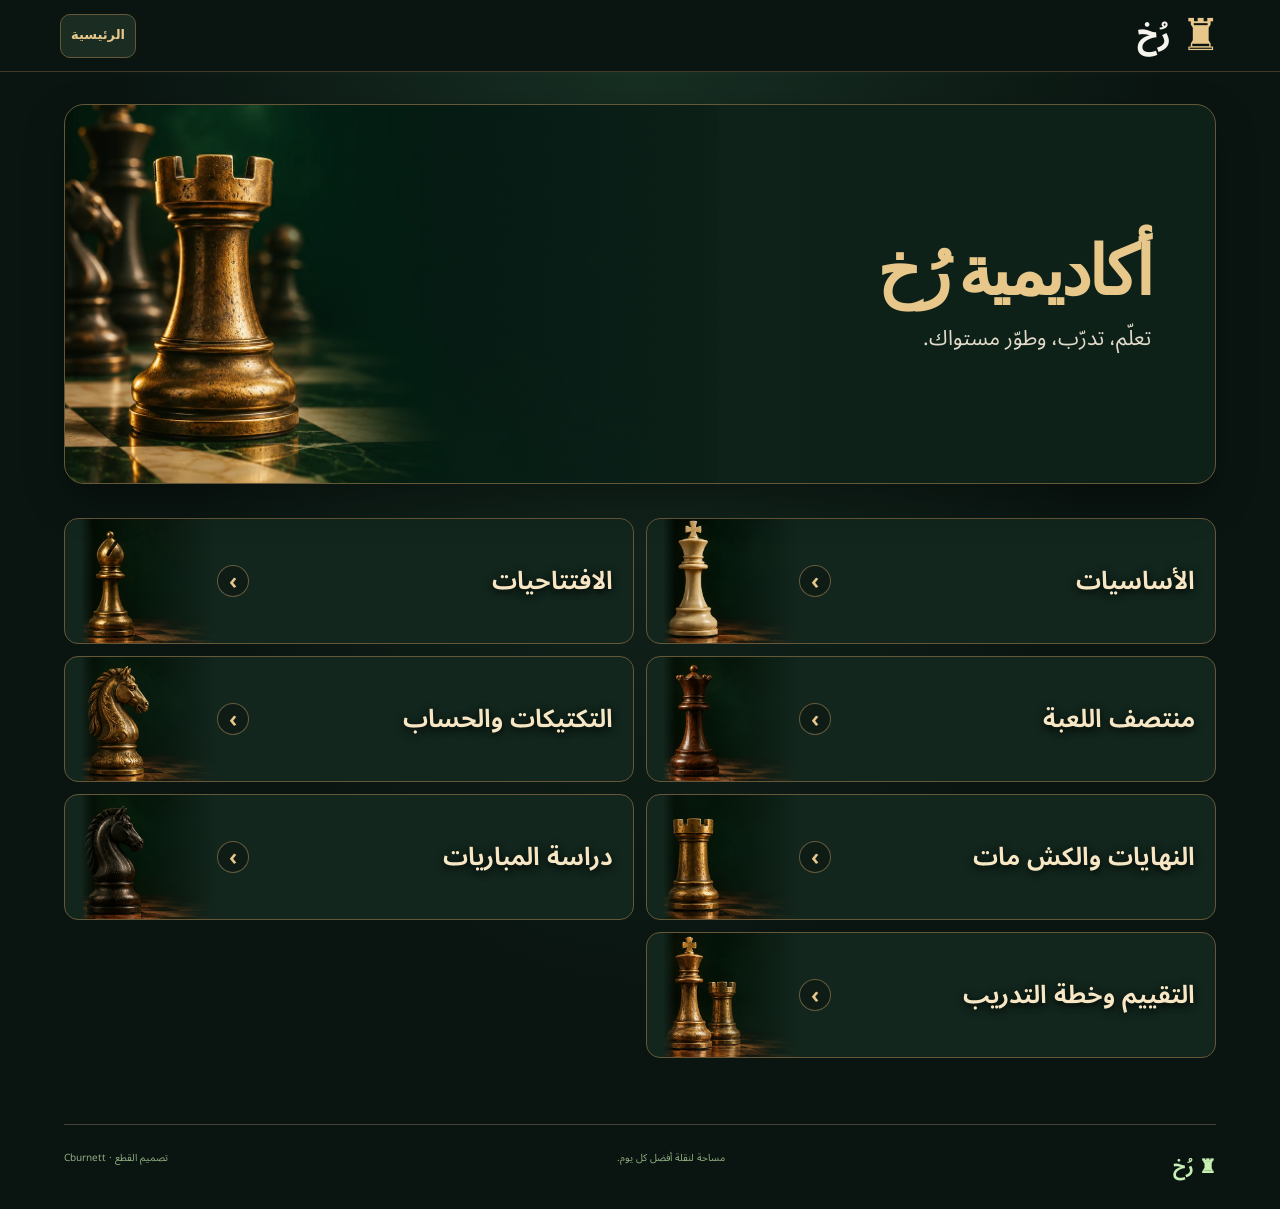
==== index.html @ 94047968 "Remove duplicate home controls and refine check tone" ====
<!DOCTYPE html><html lang="ar" dir="rtl"><head><meta charset="UTF-8"><meta name="viewport" content="width=device-width,initial-scale=1"><meta name="theme-color" content="#20211e"><title>رُخ | تعلّم فن الشطرنج</title><link rel="preconnect" href="https://fonts.googleapis.com"><link rel="preconnect" href="https://fonts.gstatic.com" crossorigin><link rel="stylesheet" href="style.css?v=329"><link rel="stylesheet" href="club.css?v=61"><style id="home-cleanup-guard">#homeDashboard #homeStats,#homeCards > [data-learning-card="openings"],#homeCards > [data-learning-card="opening-traps"]{display:none!important}</style><style>body:not(.training-view) .intro{min-height:0!important;padding-block:16px!important}body:not(.training-view) .hero-position{display:none!important}body:not(.training-view) .stage-jumps{display:none!important}#homeCards{display:grid!important;gap:10px!important;grid-template-columns:1fr!important}#homeCards details.learning-stage{margin:0!important;padding:0!important;border:1px solid #464a40;border-radius:12px;background:#292c25;overflow:hidden}#homeCards details>summary{display:flex;align-items:center;justify-content:space-between;cursor:pointer;padding:16px;margin:0!important;font-size:17px;list-style:none}#homeCards summary::-webkit-details-marker{display:none}#homeCards details[open] .group-chevron{transform:rotate(180deg)}#homeCards details .learning-grid{padding:0 10px 10px;display:grid!important;grid-template-columns:1fr!important;gap:6px!important}#homeCards .topic-preview{display:none!important}#homeCards .home-card{min-height:0!important}#homeCards .illustrated{display:flex!important;flex-direction:column!important;align-items:flex-start!important}#homeCards details:not([open])>.learning-grid{display:none!important}</style><style>#homeCards .unified-unit{border:1px solid #464a40;border-radius:9px;background:#242720}#homeCards .unified-unit>summary{display:flex;flex-direction:column;align-items:flex-start;gap:4px;padding:12px;font-size:15px}#homeCards .unified-unit>summary small{color:#b9c2af;font-weight:400;font-size:12px}#homeCards .unified-unit>summary strong::after{content:"  +";color:#b6ce91}#homeCards .unified-unit[open]>summary strong::after{content:"  −"}#homeCards .unified-unit-content{display:grid;gap:5px;padding:0 8px 8px}#homeCards .unified-unit:not([open])>.unified-unit-content{display:none}</style><style>
#homeCards details.learning-stage>summary{justify-content:flex-start;gap:12px;padding:14px 16px!important;font-weight:650}
#homeCards .group-chevron{margin-inline-start:auto;color:#aebba0}
#homeCards .stage-icon{display:grid;place-items:center;width:42px;height:42px;flex:none;border-radius:10px;background:#394432;color:#d1e3b7;font-size:28px}
#homeCards .home-card,#homeCards .illustrated{display:flex!important;flex-direction:row!important;align-items:center!important;flex-wrap:wrap;gap:6px 10px;padding:12px!important;border-radius:9px;text-align:start}
#homeCards .home-card h3{font-size:15px;margin:0!important;flex:1}
#homeCards .home-card small{font-size:12px;line-height:1.5;flex-basis:100%;color:#b9c2af}
#homeCards .home-card-top{margin:0!important;flex:none}
#homeCards .home-card-top b{width:28px;height:28px;display:grid;place-items:center}
#homeCards .home-card-top svg{width:22px;height:22px}
#homeCards .home-card:focus-visible,#homeCards summary:focus-visible{outline:2px solid #b6ce91;outline-offset:-3px}
@media(min-width:900px){#homeCards{grid-template-columns:repeat(2,minmax(0,1fr))!important;align-items:start}}
</style><style>#homeCards .learning-stage>summary::after{display:none!important}#homeCards .learning-grid .home-card{min-width:0;min-height:44px!important;position:relative;padding-inline-end:24px!important}#homeCards .home-card h3{min-width:0;overflow-wrap:anywhere}#homeCards .home-card small{white-space:normal}body:not(.training-view) header #nav{display:none!important}#homeDashboard[hidden]{display:none!important}#homeDashboard .club-cta,#homeDashboard [aria-labelledby=resumeTitle]{display:none!important}#homeCards details.learning-stage{min-width:0}#homeCards details:not([open])>.learning-grid{display:none!important}</style><style id="v240-responsive">
#homeCards .learning-stage>summary{min-height:60px;touch-action:manipulation}
#homeCards .learning-grid .home-card{transition:background-color .15s,border-color .15s}
#homeCards .learning-grid .home-card:focus-visible{outline:2px solid #b6ce91;outline-offset:-3px}
#homeDashboard .home-summary .training-links a{display:inline-flex;align-items:center;justify-content:center;min-height:44px;white-space:normal;text-align:center}
#homeDashboard .home-summary-content{min-width:0;overflow-wrap:anywhere}
@media(max-width:650px){body:not(.training-view) main{padding-inline:12px}body:not(.training-view) .intro .hero-copy h1{font-size:clamp(25px,7vw,34px);line-height:1.4}#homeCards .home-card small{flex-basis:100%;padding-inline-start:38px}#homeDashboard .home-summary{flex-wrap:wrap}#homeDashboard .home-summary .training-links{width:100%}#homeDashboard .home-summary .training-links a{width:100%}}
@media(min-width:1100px){#homeCards{gap:14px!important}#homeCards details.learning-stage>summary{padding:16px 18px!important}}
@media(prefers-reduced-motion:reduce){#homeCards *,#homeDashboard *{transition:none!important;animation:none!important;scroll-behavior:auto!important}}
</style><style id="v256-category">#homeCards.category-content{grid-template-columns:1fr!important}#homeCards.category-content .learning-stage{border:0;background:transparent}#homeCards.category-content .learning-grid{padding:0!important;gap:12px!important}#homeCards.category-content .unified-unit>summary strong::after{content:none!important}#homeCards.category-content .unified-unit>summary{cursor:default}#homeCards.category-content .home-card{min-height:72px!important}.category-heading{display:flex;align-items:center;gap:16px;margin:12px 0}.category-heading a{padding:10px;border:1px solid #65735a;border-radius:9px;color:inherit;text-decoration:none}.category-heading h2{margin:0;font-size:22px}body.training-view .category-heading{display:none}</style><style>#fundBoard button.legal{position:relative}#fundBoard button.legal::after{content:"";position:absolute;inset:50% auto auto 50%;transform:translate(-50%,-50%);width:24%;height:24%;border-radius:50%;background:#426b38b8;pointer-events:none;z-index:3}#fundBoard button.legal:has(img)::after{width:85%;height:85%;background:transparent;border:4px solid #426b38b8;box-sizing:border-box}</style><style id="v259-stability">html{scroll-behavior:auto!important}#homeCards .category-entry,#fundSkills button,#fundBoard button{touch-action:manipulation}#fundamentalsPanel[hidden],#homeDashboard[hidden]{display:none!important}#fundTask:empty{display:none}</style><style>body[data-section="fundamentals"] #fundamentalsPanel:not([hidden]){display:block!important}</style><style id="v261">html{background:#20241f}body{background:#20241f}html.rook-loading #homeCards{visibility:hidden;min-height:280px}html.rook-deep #homeDashboard{display:none!important}body.training-view :is(.premium-btn,.fund-skill-list button,.unit-card button){transition:none!important;touch-action:manipulation}body.training-view .premium-btn:active{transform:none!important}body.training-view :is(.coach,.unit-card,.board-area){background:#2c3528;border-color:#485640}body.training-view .premium-btn{background:#394832;border-color:#53654a;color:#e6eddf;box-shadow:none}body.training-view .premium-btn.primary,body.training-view .fund-skill-list .active{background:#526b40;color:#fff;border-color:#92aa75}body.training-view .frame{background:#343d30;border-color:#53654a}body.training-view .premium-btn:disabled{opacity:.55}body.training-view .board-tools .premium-btn svg{color:inherit}</style><script>document.documentElement.classList.add('rook-loading');if(location.hash&&location.hash!=='#home')document.documentElement.classList.add('rook-deep');window.addEventListener('hashchange',()=>document.documentElement.classList.remove('rook-deep'));window.addEventListener('load',()=>document.documentElement.classList.remove('rook-loading','rook-deep'));setTimeout(()=>document.documentElement.classList.remove('rook-loading','rook-deep'),1800)</script><style id="v262-green">body #fundamentalsPanel :is(.coach,.board-area,.fund-skill-list button,.premium-btn,.fund-glossary-link,.level),body #academyPanel :is(.unit-card,.premium-btn,button,.level){background:#30392b!important;border-color:#485640!important;color:#e6eddf!important;box-shadow:none!important}body #fundamentalsPanel :is(.premium-btn.primary,.fund-skill-list .active),body #academyPanel :is(.primary,.active){background:#526b40!important;color:#fff!important;border-color:#92aa75!important}body #fundamentalsPanel .frame{background:#343d30!important;border-color:#53654a!important}body #fundamentalsPanel :is(#fundStatus,#fundFeedback,#fundRule,.fund-note,.board-top){color:#c6d0be!important}#castleExamples:not([hidden]){display:grid;grid-template-columns:repeat(2,minmax(0,1fr));gap:8px;margin:12px 0}#castleExamples[hidden]{display:none!important}#fundamentalsPanel [hidden]{display:none!important}</style><style id="v266-premium">html,body{background:#1c1f21!important;color:#f0f2f3}body #academyPanel .unit-card,body #fundamentalsPanel :is(.coach,.board-area){background:#25292c!important;border:1px solid #373e42!important;border-radius:16px!important;color:#edf0f2!important}body #academyPanel :is(button,.premium-btn),body #fundamentalsPanel :is(.premium-btn,.fund-skill-list button,.fund-glossary-link){background:#30363a!important;border:1px solid #444c51!important;color:#e8edef!important;border-radius:10px!important;box-shadow:none!important}body #academyPanel :is(.primary,.active),body #fundamentalsPanel :is(.premium-btn.primary,.fund-skill-list .active){background:#387d53!important;border-color:#59a875!important;color:white!important}body #academyPanel :is(p,small,#academyProgress,.level),body #fundamentalsPanel :is(#fundStatus,#fundFeedback,#fundRule,.fund-note,.board-top){color:#aeb9bf!important}body #academyPanel .unit-title,body #academyPanel .preparation-card>span{color:#eef2f3!important}body #academyPanel .premium-btn{display:flex!important;align-items:center;justify-content:space-between;gap:12px;min-height:52px;padding:12px 15px!important;text-align:right}body #academyPanel .premium-btn.primary{justify-content:center} .academy-action-icon{width:19px;height:19px;flex:none;fill:none;stroke:currentColor;stroke-width:1.7;stroke-linecap:round;stroke-linejoin:round;opacity:.75}body #fundamentalsPanel .frame{background:#30363a!important;border-color:#444c51!important}body #academyPanel .academy-tabs button{min-height:48px}body #academyPanel .unit-card{padding:16px!important}body #academyPanel .premium-btn:focus-visible{outline:2px solid #77c894;outline-offset:2px}</style><style id="v283-categories">
body.rook-category:not(.training-view) main>.intro{display:none!important}
body.rook-category:not(.training-view) .category-heading{display:flex;align-items:center;gap:12px;margin:16px 0!important}
body.rook-category:not(.training-view) .category-heading h2{font-size:clamp(22px,5vw,30px);margin:0}
body.rook-category:not(.training-view) .category-heading a{min-height:44px;display:inline-flex;align-items:center;padding:8px 12px;box-sizing:border-box}
body.rook-category #homeCards .learning-grid,body.rook-category #homeCards .unified-unit-content{display:grid!important;grid-template-columns:minmax(0,1fr)!important;gap:12px!important}
body.rook-category #homeCards .home-card{min-height:84px!important;width:100%;box-sizing:border-box;margin:0!important}
body.rook-category #homeCards .unified-unit{min-width:0;padding:12px!important}
body.rook-category #homeCards .unified-unit>summary{padding:4px 4px 10px!important}
body.rook-category #homeCards .learning-stage{margin:0!important}
</style><style id="v284-category-heading">body.rook-category:not(.training-view) .category-heading{display:flex!important;direction:rtl;justify-content:space-between!important;align-items:center!important;gap:10px!important;width:100%;box-sizing:border-box}body.rook-category:not(.training-view) .category-heading h2{flex:1;min-width:0;text-align:right;margin:0!important;font-size:clamp(20px,5vw,28px)!important}body.rook-category:not(.training-view) .category-heading a{flex:none;margin:0!important;min-height:44px;padding:7px 12px!important;font-size:14px;white-space:nowrap}</style><style id="v286-training-controls">#middlegamePanel nav.mid-nav{display:none!important}body.training-view .focus-heading{display:flex;justify-content:flex-end;align-items:center;margin-bottom:12px}body.training-view :is(.focus-heading,.safety-actions,.training-links) :is(a,button):not([hidden]){min-height:44px;box-sizing:border-box;padding:9px 14px;font-size:14px;line-height:1.4;display:inline-flex;align-items:center;justify-content:center;gap:7px;border-radius:10px}body.training-view :is(.focus-heading,.safety-actions,.training-links) :is(a,button) svg{width:18px;height:18px;flex:none}#middlegamePanel .mid-picker{align-items:center;gap:10px}#middlegamePanel #midLesson{flex:1;min-width:0;min-height:44px;font-size:16px}body.training-view .lesson-head{gap:10px;align-items:center;flex-wrap:wrap}</style><style id="v287-guide-navigation">nav.mid-nav a:is([href="#middlegame"],[href="#position-evaluation"],[href="#plans"],[href="#tactics-guide"]){display:none!important}nav.mid-nav:has(>a[href="#home"]){justify-content:flex-end;gap:0!important}nav.mid-nav[aria-label="مراجع منتصف اللعب"]{display:none!important}</style><style id="v288-midgame">#middlegamePanel nav.mid-nav{display:none!important}nav.mid-nav>a[href="#middlegame"],nav.mid-nav>a[href="#position-evaluation"],nav.mid-nav>a[href="#plans"],nav.mid-nav>a[href="#tactics-guide"]{display:none!important}#middlegamePanel .focus-heading,#safetyPanel .focus-heading{display:flex;justify-content:flex-end;gap:8px}#middlegamePanel .focus-heading a,#safetyPanel .focus-heading button,nav.mid-nav>a[href="#home"]{min-height:44px;box-sizing:border-box;padding:9px 14px;font-size:14px;border-radius:10px}#middlegamePanel select,#safetyPanel select{min-height:44px;max-width:100%;font-size:16px}</style><style id="v289-lab">#tacticsLab .focus-heading{display:flex;justify-content:space-between;gap:8px}#tacticsLab .focus-heading button{min-height:44px;font-size:14px;padding:8px 14px}#tacticsLab .lesson-head{display:flex;justify-content:space-between;align-items:center;gap:8px;margin:12px 0}#tacticsLab .lesson-head h2{font-size:clamp(21px,5.5vw,28px);margin:0}#tacticsLab .lab-guide-link{display:none!important}#tacticsLab .lab-config{background:#25292c;border:1px solid #41494b;border-radius:12px;margin:10px 0 14px;padding:0 12px}#tacticsLab .lab-config>summary{cursor:pointer;padding:12px 0;min-height:44px;box-sizing:border-box;font-weight:600}#labConfigSummary{display:block;font-size:12px;font-weight:400;color:#aeb9bf;margin-top:4px}#tacticsLab .lab-config .lab-settings{display:grid!important;grid-template-columns:repeat(2,minmax(0,1fr))!important;gap:12px!important;padding:8px 0 12px}#tacticsLab .lab-config .lab-settings label{display:grid;gap:5px;min-width:0;grid-column:auto!important;font-size:13px}#tacticsLab .lab-config .lab-settings label[hidden]{display:none!important}#tacticsLab .lab-config select{width:100%;min-width:0;min-height:44px;font-size:16px;box-sizing:border-box}#tacticsLab #labStart{grid-column:1/-1;min-height:44px}#tacticsLab #labFoundations{padding:10px 12px!important;margin:8px 0}#tacticsLab .lab-layout{margin-top:8px}</style><style id="v290-design-system">
body.training-view :is(.premium-btn,.training-links>a,.focus-heading>a,.focus-heading>button):not([hidden]){box-sizing:border-box;min-height:44px;padding:10px 12px!important;border-radius:10px!important;font-size:14px!important;line-height:1.45;white-space:normal;overflow-wrap:anywhere;box-shadow:none!important}
body.training-view :is(.premium-btn,.training-links>a,.focus-heading>a,.focus-heading>button):not(.primary):not(.active):not([aria-pressed=true]){background:#292f32!important;border:1px solid #444d50!important;color:#e4e9e7!important}
body.training-view :is(.premium-btn,.training-links>a):is(.primary,.active,[aria-pressed=true]){background:#397650!important;border-color:#79a987!important;color:#fff!important}
body.training-view :is(.premium-btn,.training-links>a) svg{width:18px;height:18px;flex:none}
body.training-view :is(.lesson-head,.focus-heading){gap:10px;align-items:center}
body.training-view .lesson-head h2{font-size:clamp(20px,5vw,28px);line-height:1.3}
body.training-view .rook-mode-settings{border:1px solid #444d50;border-radius:12px;background:#252a2d;padding:0 12px;margin:12px 0}
body.training-view .rook-mode-settings>summary{padding:12px 0;cursor:pointer;font-weight:600}
body.training-view .rook-mode-grid{display:grid!important;grid-template-columns:repeat(2,minmax(0,1fr));gap:8px;padding:0 0 12px}
body.training-view .rook-mode-grid button{width:100%;min-width:0;min-height:48px}
body.training-view .rook-mode-grid select{grid-column:1/-1;width:100%;font-size:16px!important}
body.training-view .rook-mode-grid [hidden]{display:none!important}
body.training-view .unit-card{border-radius:12px}
body.rook-category #homeCards .home-card{border-radius:12px!important;background:#292f32!important;border-color:#444d50!important}
</style><style id="v294-lab-compact">
#tacticsLab .lab-settings label:has(#labMode){display:none!important}
#tacticsLab .lab-config .lab-settings{gap:8px!important;padding:0 0 8px!important;margin:0!important}
#tacticsLab .lab-config .lab-settings label{gap:3px!important;margin:0!important;padding:0!important}
#tacticsLab #labTopicLabel{grid-column:1/-1!important}
#tacticsLab .lab-config>summary{padding:8px 0!important}
#tacticsLab #labConfigSummary{margin:3px 0 0!important;padding:0!important;line-height:1.4!important}
#tacticsLab .focus-heading{margin:0 0 6px!important;padding:0!important}
#tacticsLab .lesson-head{margin:6px 0!important}
#tacticsLab #labFoundations{margin:5px 0!important}
#tacticsLab .lab-config{margin:6px 0 8px!important}
#tacticsLab .lab-layout{margin-top:4px!important}
#tacticsLab .lab-config select{padding-block:7px!important;margin:0!important}
</style><style id="v296-row-icons">#homeCards .lesson-row .home-card-top b{display:flex!important;align-items:center!important;justify-content:center!important;width:36px!important;height:36px!important;min-width:36px!important;padding:0!important;line-height:1!important;border-radius:10px!important;background:#343f36!important;color:#c6dfb8!important;box-sizing:border-box!important}#homeCards .lesson-row .home-card-top b svg{display:block;width:23px!important;height:23px!important;flex:none}</style><style id="v298-standalone-artwork">#homeCards a.standalone-artwork{position:relative!important;padding-inline-start:64px!important}#homeCards a.standalone-artwork>.home-card-top{display:flex!important;visibility:visible!important;opacity:1!important;position:absolute!important;inset-inline-start:14px!important;top:14px!important;width:36px!important;height:36px!important;transform:none!important}#homeCards a.standalone-artwork>.home-card-top b{display:grid!important;place-items:center!important;visibility:visible!important}#homeCards a.standalone-artwork>.home-card-top svg{display:block!important;visibility:visible!important}</style><style id="v301-study-groups">#homeCards .study-topic-group{border:1px solid #41494b;border-radius:14px;background:#252a2c;overflow:hidden}#homeCards .study-topic-group>summary{cursor:pointer;list-style:none;padding:16px;font-size:18px;font-weight:700;color:#edf0ed;display:flex;align-items:center;justify-content:space-between}#homeCards .study-topic-group>summary::-webkit-details-marker{display:none}#homeCards .study-topic-group>summary::after{content:'+';color:#bdd6b2}#homeCards .study-topic-group[open]>summary::after{content:'−'}#homeCards .study-topic-list{display:grid;gap:8px;padding:0 10px 10px}#homeCards .study-topic-group:not([open])>.study-topic-list{display:none}#homeCards .study-topic-list .lesson-row{min-height:76px!important}</style><style id="v302-category-consistency">#homeCards .study-topic-group>summary{min-height:56px;box-sizing:border-box}#homeCards .study-topic-list .home-card-top b svg{width:24px;height:24px;display:block}#homeCards .study-topic-list .home-card-top b{display:grid;place-items:center}#homeCards .study-topic-list .lesson-row{min-width:0;overflow-wrap:anywhere}#homeCards .study-topic-list .lesson-row h3{line-height:1.45}</style><style id="v311-academy-compact">body #academyPanel .academy-compact-head{display:flex;align-items:center;justify-content:space-between;gap:10px;margin:0 0 6px;padding:0;border:0}body #academyPanel .academy-compact-head h2{font-size:clamp(22px,5.5vw,30px);margin:0;line-height:1.3}body #academyPanel #academyProgress{font-size:12px;line-height:1.5;margin:0 0 8px}body #academyPanel .academy-intro{margin:0 0 10px;line-height:1.5;font-size:14px}body #academyPanel .curriculum-flow{gap:12px;margin-top:0}body #academyPanel .preparation-card{padding:12px!important}body #academyPanel .preparation-card p{margin:6px 0 10px}body #academyPanel .preparation-card .premium-btn{min-height:46px;padding:9px 12px!important}</style><style id="v312-academy">body #academyPanel{display:flex;flex-direction:column;gap:8px}body #academyPanel[hidden]{display:none!important}body #academyPanel .academy-compact-head{order:0;position:static!important}body #academyPanel #academyProgress{order:1}body #academyPanel #academyContent{order:2}body #academyPanel .preparation-card{display:flex;flex-direction:column;gap:8px}body #academyPanel .preparation-card p{margin:0!important}body #academyPanel .preparation-card .premium-btn{margin:0!important}</style><style id="v314-academy-icons">body #academyPanel .preparation-card .premium-btn{min-height:50px;gap:12px}body #academyPanel .preparation-card .academy-action-icon{width:36px;height:36px;box-sizing:border-box;padding:8px;flex:0 0 36px;background:#35443e;border:1px solid #4a6053;border-radius:10px;color:#c5dfca;opacity:1;stroke-width:1.65}body #academyPanel .prep-mark .academy-action-icon{background:#30383b;border-color:#465155;color:#b7c3c7}body #academyPanel .prep-mark[aria-pressed="true"] .academy-action-icon{background:#285a40;border-color:#57966b;color:#d4f2d9}body #academyPanel .preparation-card .premium-btn span{flex:1;min-width:0;text-align:right}</style><style id="v316-piece-values">#pieceGlossary .piece-glossary-table{width:100%;table-layout:auto;font-size:clamp(12px,3.5vw,16px)}#pieceGlossary .piece-glossary-table :is(th,td){padding:9px 3px;text-align:center}#pieceGlossary .piece-glossary-table tbody th{white-space:nowrap}#pieceGlossary .glossary-piece{display:inline-block;font-family:Arial,sans-serif;font-size:1.5em;line-height:1;vertical-align:middle;margin-inline-end:4px;color:#e7eadf}#pieceGlossary .glossary-value{font-weight:700;color:#c5dfca;font-variant-numeric:tabular-nums}</style><link rel="stylesheet" href="home-v325.css?v=3"><link rel="stylesheet" href="site-nav.css?v=327"><script type="module" src="site-nav.js?v=329"></script></head><body><header class="rook-site-header"><a class="brand" href="index.html?v=329#home">♜ <span>رُخ<small>ROOK CHESS ACADEMY</small></span></a><nav id="nav"></nav><nav class="rook-header-nav" aria-label="التنقل"><a class="rook-back" href="index.html?v=329#home" hidden>رجوع</a><a class="rook-home" href="index.html?v=329#home">الرئيسية</a></nav></header><main><section class="intro">
  <div class="hero-copy"><h1>أكاديمية رُخ</h1><p>تعلّم، تدرّب، وطوّر مستواك.</p></div>
  <div class="hero-position" aria-hidden="true"></div>
</section>
<section id="homeDashboard" aria-label="تدريب الشطرنج">
  
  <nav class="stage-jumps" aria-label="أقسام التعلّم"></nav><div id="homeCards"></div>
  <section class="home-summary" aria-labelledby="coachTitle"><div class="home-summary-content"><h2 id="coachTitle">Personal Chess Coach</h2><p>خطة تدريب حسب أدائك.</p></div><div class="training-links"><a href="personal-coach.html">مدربك الشخصي</a></div></section><section class="home-summary" aria-labelledby="masterGamesTitle"><div class="home-summary-content"><h2 id="masterGamesTitle">Master Games Academy</h2><p>تعلّم من مباريات الأساتذة وتوقع نقلاتهم.</p></div><div class="training-links"><a href="master-games.html">مباريات الأساتذة</a></div></section><section class="home-summary" aria-labelledby="assessmentTitle"><div class="home-summary-content"><h2 id="assessmentTitle">Chess Assessment</h2><p>قيّم معرفتك في 6 مهارات وحدد أولويات التدريب.</p></div><div class="training-links"><a href="assessment.html">ابدأ التقييم</a></div></section><section class="home-summary" aria-labelledby="trainingPlanTitle">
    <div class="home-summary-content"><h2 id="trainingPlanTitle">8-Week Plan</h2><p>كل أسبوع اختار مهارة، طبّقها، واختبر فهمك.</p></div>
    <div class="training-links"><a href="training.html#plan">خطة ٨ أسابيع</a></div>
  </section>

</section>
<section class="workspace"><aside><div class="section-label">اختر مسارك</div><div id="paths"></div><div class="daily"><span>جلسة صغيرة. فرق كبير.</span><p>ابدأ بتدريب واحد، وكرّره لحد ما تتمكن منه.</p><div id="stats"></div></div></aside><article><div class="focus-heading"><button id="changeLesson">تغيير الدرس</button></div><div class="lesson-head"><div><span class="eyebrow" id="category"></span><h2 id="title"></h2></div><span class="level">تعلّم بالتطبيق</span></div><div class="selectors" id="selectors"></div><div class="training"><div class="board-area"><div class="board-top"><span id="boardLabel">الأبيض يلعب</span><span>رقعة التدريب</span></div><div class="frame"><div class="board-surface"><div id="board" role="grid" aria-label="رقعة الشطرنج"></div><svg id="arrows" viewBox="0 0 800 800" aria-hidden="true"></svg></div></div><div id="moveCaption" aria-live="polite"></div><div id="playback"></div><div class="board-tools"><button id="flip">⟳ قلب الرقعة</button><button id="coords">إحداثيات الرقعة</button><button id="reset">↺ إعادة</button></div></div><div class="coach"><span class="eyebrow">مدرّبك على الرقعة</span><h3 id="task"></h3><p id="desc"></p><section id="pieceGlossary" hidden lang="ar" aria-labelledby="pieceGlossaryTitle">
<h4 id="pieceGlossaryTitle">أسماء القطع وقيمتها واختصاراتها</h4>
<table class="piece-glossary-table" aria-labelledby="pieceGlossaryTitle">
<thead><tr><th scope="col">القطعة</th><th scope="col">بالإنجليزي</th><th scope="col">الرمز</th><th scope="col">القيمة</th></tr></thead>
<tbody>
<tr><th scope="row"><span class="glossary-piece" aria-hidden="true">♔</span>الملك</th><td lang="en" dir="ltr">King</td><td><code dir="ltr">K</code></td><td class="glossary-value" dir="ltr">—</td></tr>
<tr><th scope="row"><span class="glossary-piece" aria-hidden="true">♕</span>الوزير</th><td lang="en" dir="ltr">Queen</td><td><code dir="ltr">Q</code></td><td class="glossary-value" dir="ltr">9</td></tr>
<tr><th scope="row"><span class="glossary-piece" aria-hidden="true">♖</span>الرخ</th><td lang="en" dir="ltr">Rook</td><td><code dir="ltr">R</code></td><td class="glossary-value" dir="ltr">5</td></tr>
<tr><th scope="row"><span class="glossary-piece" aria-hidden="true">♗</span>الفيل</th><td lang="en" dir="ltr">Bishop</td><td><code dir="ltr">B</code></td><td class="glossary-value" dir="ltr">3</td></tr>
<tr><th scope="row"><span class="glossary-piece" aria-hidden="true">♘</span>الحصان</th><td lang="en" dir="ltr">Knight</td><td><code dir="ltr">N</code></td><td class="glossary-value" dir="ltr">3</td></tr>
<tr><th scope="row"><span class="glossary-piece" aria-hidden="true">♙</span>البيدق</th><td lang="en" dir="ltr">Pawn</td><td>بلا حرف</td><td class="glossary-value" dir="ltr">1</td></tr>
</tbody></table>
<p><code dir="ltr">Bxc4+</code> يعني الفيل أخذ قطعة على <bdi>c4</bdi> وادّى كش.</p>
<p>البيدق من غير حرف. <code dir="ltr">e4</code> يعني بيدق اتحرّك إلى <bdi>e4</bdi>، و<code dir="ltr">exd5</code> يعني بيدق عمود <bdi>e</bdi> أخذ على <bdi>d5</bdi>.</p>
</section><div id="extra"></div><div class="feedback" id="feedback" aria-live="polite"></div><div id="actions"></div><div id="moves" dir="ltr"></div></div></div></article></section><section id="gameTips" hidden aria-labelledby="gameTipsTitle">
  <div class="lesson-head"><h2 id="gameTipsTitle">نصائح الشطرنج</h2></div>
  <section class="unit-card" aria-labelledby="openingTipsTitle">
    <h3 id="openingTipsTitle">الافتتاح</h3>
    <ul class="game-tips-list">
      <li><strong>نافس على المركز.</strong> استخدم البيادق والقطع عشان تسيطر على المربعات اللي بتسمح لك تطوّر باقي قطعك.</li>
      <li><strong>طوّر الحصان والفيل وجهّز التبييت.</strong> افحص أمان ملكك قبل ما تفتح خطوط في المركز. طلّع الوزير بدري لو عندك سبب واضح وحسبت رد الخصم.</li>
      <li><strong>لو الخصم خرج عن الخط اللي حافظه،</strong> افحص تهديده واختار نقلة تخدم المركز أو التطوير أو أمان الملك. ولو عرض بيدق، احسب أول رد بعد الأخذ.</li>
    </ul>
    <p><a href="opening-mastery.html">تدرّب على الافتتاحيات</a> · <a href="training.html#trainer">جرّب الردود غير المتوقعة</a></p>
  </section>
  <section class="unit-card" aria-labelledby="middlegameTitle">
    <h3 id="middlegameTitle">منتصف اللعبة</h3>
    <ol class="game-tips-list">
      <li><strong>افهم آخر نقلة للخصم.</strong> اسأل نفسك إيه اللي اتغيّر. لو لعبت نقلة هادية، هل عنده كش خطير، أو يقدر ياخد قطعة، أو يهدد بالمات؟</li>
      <li><strong>احسب الفرص المباشرة.</strong> افحص الكشّات والأخذ والتهديدات. اختار نقلتين أو تلاتة، واحسب أقوى رد للخصم على كل واحدة.</li>
      <li><strong>لو مفيش تكتيك، حسّن وضعك.</strong> أمّن ملكك لو مكشوف، أو نشّط أقل قطعة عندك نشاطًا. مثلًا، لو رخّك محبوس وفيه عمود مفتوح يقدر يوصله بأمان، جرّب تنقله هناك.</li>
      <li><strong>اعمل فحص أخير.</strong> هل القطعة اللي هتحرّكها آمنة؟ هل كانت بتحمي قطعة تانية؟ هل تحريكها هيفتح خط ناحية ملكك؟</li>
    </ol>
    <p>في تمرين «قطعة غير محمية»، الفيل من <bdi>e2</bdi> بياخد الحصان على <bdi>c4</bdi> بكش <code dir="ltr">Bxc4+</code>. قبل الأخذ، اسأل «هل الخصم يقدر ياخد الفيل وهو بيرد على الكش؟» في الموقف ده الفيل آمن، فالنقلة تكسب حصان.</p>
    <p><a href="#middlegame">تدرّب على قرارات منتصف اللعب</a> · <a href="#tactics-lab">تدرّب في مختبر التكتيكات</a></p>
  </section>
  <section class="unit-card" aria-labelledby="endgameTipsTitle">
    <h3 id="endgameTipsTitle">النهايات</h3>
    <ul class="game-tips-list">
      <li><strong>نشّط ملكك لما تقلّ القطع ويكون الطريق آمن.</strong> قرّبه عشان يدعم بيادقك أو يوقف بيدق الخصم.</li>
      <li><strong>احسب سباق البيادق قبل الدفع أو التبديل.</strong> مين يوصل للترقية الأول؟ هل الملك يقدر يلحق البيدق؟ شوف الوضع اللي هينتج قبل ما تبدّل آخر قطعة.</li>
      <li><strong>حوّل التفوّق لفوز.</strong> لو معاك رخ أو وزير ضد ملك لوحده، ضيّق عليه المساحة وقرّب ملكك. افحص إن عنده نقلة قانونية لو هو خارج الكش عشان تتفادى الخنق.</li>
    </ul>
    <p><a href="#train/endings/1/learn">تدرّب على النهايات</a> · <a href="#train/mates/0/learn">تدرّب على القفلات والكش مات</a></p>
  </section>
  <section class="unit-card" aria-labelledby="generalTipsTitle">
    <h3 id="generalTipsTitle">عادات لكل مباراة</h3>
    <ul class="game-tips-list">
      <li><strong>قبل أي نقلة، احسب للخصم كمان.</strong> «هو بيهدد إيه؟ ولو لعبت نقلتي، أقوى رد عنده إيه؟»</li>
      <li><strong>وزّع وقتك في الـRapid.</strong> خُد وقتك قبل التضحية أو التبديل اللي هيغيّر شكل الوضع، وسيب وقت كفاية للنهاية.</li>
      <li><strong>بعد المباراة، راجع قرار واحد.</strong> اختار موقف خسرت فيه قطعة أو ضيّعت فرصة، وارجع للنقلة اللي قبله وحدّد اللي فاتك.</li>
    </ul>
  </section>
</section><footer><b>♜ رُخ</b><span>مساحة لنقلة أفضل كل يوم.</span><span><a href="pieces/ATTRIBUTION.txt" target="_blank" rel="noopener">تصميم القطع · Cburnett</a></span></footer></main><dialog id="setupModal"><div class="setup-top"><h2>جهّز تدريبك</h2><button id="setupClose" aria-label="إغلاق">✕</button></div><p id="setupDesc"></p><label>الدرس<select id="setupLesson"></select></label><label id="setupSideLabel">اللون<select id="setupSide"><option value="w">الأبيض</option><option value="b">الأسود</option></select></label><button id="setupLearn" class="primary">ابدأ التعلّم</button><button id="setupPractice">اختبر نفسك</button></dialog><script type="module" src="learning-order.js?v=329"></script><script type="module" src="model-games.js?v=329"></script><script type="module" src="calculation.js?v=329"></script><script type="module" src="practical-endgames.js?v=329"></script><script type="module" src="checkmate-patterns.js?v=329"></script></body></html>
---- style.css ----
@import url('https://fonts.googleapis.com/css2?family=DM+Sans:wght@400;500;600;700&family=Noto+Sans+Arabic:wght@400;500;600;700;800&display=swap');
:root{--bg:#f5f2eb;--ink:#203a34;--muted:#79827a;--gold:#78906c;--line:#dfdfd3}*{box-sizing:border-box}body{margin:0;background:var(--bg);color:var(--ink);font:14px 'Noto Sans Arabic',sans-serif}button,a{font:inherit}button{cursor:pointer;color:inherit;border:1px solid var(--line);background:transparent;border-radius:7px;padding:9px 13px}button:hover{background:#e6e9df}button:focus-visible,a:focus-visible{outline:3px solid #829b75;outline-offset:3px}header{height:96px;display:flex;align-items:center;justify-content:space-between;border-bottom:1px solid var(--line);padding:0 5%}.brand{display:flex;align-items:center;gap:12px;text-decoration:none;color:var(--ink);font-size:44px}.brand span{font-size:30px;font-weight:800;line-height:1.2}.brand small{display:block;font:8px 'DM Sans';letter-spacing:2px;margin-top:6px}nav{display:flex;gap:27px}nav button{border:0;padding:6px 0;border-radius:0;color:var(--muted)}nav button.active{border-bottom:2px solid var(--gold);color:var(--ink)}main{max-width:1500px;margin:auto;padding:0 5%}.intro{display:flex;justify-content:space-between;align-items:center;padding:42px 0 36px}.eyebrow,.section-label{font-size:11px;color:var(--gold);font-weight:700;letter-spacing:.6px}h1{font-size:48px;line-height:1.35;margin:12px 0}h1 em{font-style:normal;color:#6c8675}.intro p{color:#737d73;line-height:1.9}.badges{display:flex;gap:22px;font-size:11px;margin-top:23px}.quote{border-right:1px solid #bfe5ac;padding:12px 35px;margin-left:10%;transform:rotate(-3deg)}.quote>span{font:10px 'DM Sans';letter-spacing:2px;color:var(--gold)}.quote p{font-size:25px;color:var(--ink);line-height:1.8}.quote small{color:var(--muted)}.workspace{display:grid;grid-template-columns:215px 1fr;gap:30px;border-top:1px solid var(--line);padding-top:28px}aside .section-label{margin:5px 12px 20px}#paths{display:flex;flex-direction:column;gap:7px}#paths button{border:0;text-align:right;display:flex;align-items:center;gap:14px;padding:13px 15px}#paths b{font-size:23px;font-weight:400;width:27px}#paths small{display:block;font-size:9px;color:var(--muted);margin-top:3px}#paths button.active{background:var(--ink);color:#fff}#paths button.active small{color:#b4c4b7}.daily{margin:30px 12px;padding-top:20px;border-top:1px solid var(--line);font-size:11px;color:var(--muted)}.daily>span{color:var(--ink);font-weight:700}.daily p{line-height:1.9}#stats{color:var(--gold)}article{min-width:0}.lesson-head{display:flex;align-items:center;justify-content:space-between}h2{font-size:26px;margin:6px 0 15px}.level{font-size:10px;border:1px solid var(--line);padding:5px 10px;border-radius:30px}.selectors{display:flex;gap:7px;overflow-x:auto;margin:5px 0 20px;padding-bottom:6px}.selectors button{font-size:11px;white-space:nowrap}.selectors .active{background:#e4e8dc;border-color:#829b84}.training{display:grid;grid-template-columns:minmax(260px,1.35fr) minmax(210px,.85fr);gap:26px;background:#ecece3;border:1px solid #dedfd0;padding:24px;border-radius:12px}.board-top{display:flex;justify-content:space-between;align-items:center;font-size:10px;margin-bottom:12px}.board-top span+span{font:8px 'DM Sans';letter-spacing:1px;color:#8d8f7e}.frame{background:linear-gradient(130deg,#384e41,#182d26);padding:14px;border-radius:5px;box-shadow:0 14px 25px #23362924,inset 0 0 0 1px #9a986a}#board{direction:ltr;display:grid;grid-template-columns:repeat(8,1fr);aspect-ratio:1;box-shadow:0 0 0 1px #a49e78}#board button{position:relative;aspect-ratio:1;border:0;border-radius:0;padding:0;display:flex;align-items:center;justify-content:center;background:#e8dfc6;touch-action:manipulation}#board button.dark{background:#668070}#board button.selected{background:#c9b36c}#board button.target{box-shadow:inset 0 0 0 4px #e4b559}#board button.legal:after{content:'';width:23%;height:23%;border-radius:50%;background:#213c4566;position:absolute}.piece{font-family:'DejaVu Sans','Segoe UI Symbol',serif;font-size:clamp(25px,3.5vw,57px);line-height:1;color:#172b24;filter:drop-shadow(1px 3px 1px #0003);pointer-events:none}.piece.white{color:#fffaf0;-webkit-text-stroke:1px #554c3b;text-shadow:0 2px 1px #5e5846}#board small{position:absolute;font:8px 'DM Sans';color:#263f31;bottom:2px;right:3px}#board .dark small{color:#e9e6cb}.board-tools{display:flex;gap:5px;justify-content:space-between;margin-top:16px}.board-tools button{font-size:9px;padding:7px;border-color:#d4d8c8}.coach{padding:12px 0;display:flex;flex-direction:column;align-items:stretch}.coach h3{font-size:25px;margin:14px 0 7px}.coach p{color:#677467;line-height:2;font-size:12px}.coach .feedback{font-size:12px;line-height:1.9;padding:12px 0;min-height:55px;color:#526e4c}.primary{background:var(--ink);color:white;border-color:var(--ink)}.primary:hover{background:#365448}#actions{display:flex;flex-wrap:wrap;gap:7px}#actions button{font-size:11px}#extra{display:flex;flex-wrap:wrap;gap:6px}#extra button,#extra select{font:11px 'Noto Sans Arabic';padding:7px;background:#f7f5ed;border:1px solid #d4d8c8;border-radius:5px;color:var(--ink)}#moves{font:12px 'DM Sans';line-height:2.3;margin-top:20px;color:#647b68}#moves strong{color:#293e33;background:#c2e9af;border-radius:3px;padding:3px}.bottom-note{font-size:10px;color:var(--muted);padding:17px 0}footer{display:flex;justify-content:space-between;border-top:1px solid var(--line);padding:24px 0;margin-top:34px;color:var(--muted);font-size:10px}footer b{font-size:19px;color:var(--ink)}dialog{border:1px solid #bbdfa8;border-radius:12px;padding:30px;background:var(--bg);color:var(--ink);max-width:90vw}dialog::backdrop{background:#172d2988}dialog #close{float:left}#report{line-height:2.3}select{max-width:100%}@media(min-width:1450px){.piece{font-size:58px}}@media(max-width:1000px){header{padding:0 4%}nav{gap:12px}.workspace{grid-template-columns:170px 1fr;gap:18px}.training{grid-template-columns:1fr;padding:18px}.board-area{max-width:540px;width:100%;margin:auto}.piece{font-size:clamp(29px,6vw,57px)}.coach{padding:5px 0}.coach h3{font-size:23px}.quote{margin-left:0}.intro{padding-top:30px}.intro h1{font-size:40px}}@media(max-width:650px){header{height:78px}.brand{font-size:33px}.brand span{font-size:24px}header nav{display:none}header>button{font-size:11px}.intro{padding:28px 0}.intro h1{font-size:35px;margin:9px 0}.intro p{font-size:12px}.badges{gap:12px;font-size:9px}.quote{display:none}.workspace{display:flex;flex-direction:column;padding-top:16px;gap:15px}aside .section-label,.daily{display:none}#paths{flex-direction:row;overflow-x:auto;gap:6px;padding-bottom:8px}#paths button{min-width:106px;padding:10px;gap:6px;font-size:11px}#paths b{font-size:22px;width:auto}#paths small{font-size:8px}h2{font-size:23px}.level{font-size:8px}.training{padding:14px;gap:20px}.frame{padding:10px}.piece{font-size:clamp(25px,8.5vw,48px)}.board-tools button{font-size:9px}.coach h3{margin-top:9px}.coach .feedback{min-height:40px}.bottom-note{font-size:9px}footer span:last-child{display:none}main{padding:0 4%}}
/* Warm walnut theme */
:root{color-scheme:dark;--bg:#17120f;--ink:#ccf5b8;--muted:#94b185;--gold:#96b387;--line:#323c2d}
body{background:radial-gradient(ellipse at 90% 0,#242c2155,transparent 55%),var(--bg)}
button{background:#1a2018;border-color:#374131;color:#c5ebb1}button:hover{background:#2d3628}button:focus-visible,a:focus-visible{outline-color:#a5c695}.intro p,.quote small,.daily,.bottom-note,footer{color:#94b185}h1 em{color:#98b689}.quote{border-color:#3d4937}.brand,footer b{color:#c7eeb3}nav button{background:transparent;color:#94b185}nav button:hover{color:#c6eeb3}nav button.active{color:#b0d29e}.badges{color:#a0c091}.level{background:#1f251c;color:#a7c796}.selectors .active{background:#43503c;border-color:#7f9872;color:#d7ffc2}#paths button{background:transparent}#paths button:hover{background:#23291f}#paths button.active{background:linear-gradient(110deg,#3e4b38,#293125);box-shadow:inset 0 0 0 1px #6c8161;color:#d0f9bb}#paths small{color:#89a47b}#paths button.active small{color:#a7c896}.training{background:linear-gradient(135deg,#21271e,#181d16);border-color:#3a4534;box-shadow:0 24px 55px #0003}.frame{padding:15px;background:repeating-linear-gradient(4deg,#5b3c26 0px,#5b3c26 2px,#60412b 3px,#63452e 6px,#573b29 9px);box-shadow:0 15px 25px #0007,inset 0 0 0 1px #bc8f55,inset 0 0 0 5px #39271b;border-radius:6px}#board{box-shadow:0 0 0 1px #c39c68,0 0 0 3px #302016}#board button{background:repeating-linear-gradient(1deg,#dab88b 0px,#dab88b 4px,#dfbf94 5px,#d9b78b 7px)}#board button.dark{background:repeating-linear-gradient(1deg,#9a6d48 0px,#9a6d48 3px,#a1744f 4px,#966944 7px)}#board button.selected{background:#d3a54f}#board button.target{box-shadow:inset 0 0 0 4px #ffdd79}#board button.legal:after{background:#20130e66;box-shadow:0 0 0 1px #f7e0ad66}#board small{color:#4f301a;font-weight:700}#board .dark small{color:#f9e2bb}.piece{display:block;width:86%;height:86%;object-fit:contain;font-size:initial;filter:drop-shadow(0 3px 1px #2b180c66);pointer-events:none;-webkit-text-stroke:0;text-shadow:none}.piece.white{color:initial;-webkit-text-stroke:0;text-shadow:none;filter:drop-shadow(0 3px 1px #2b180c66)}.board-top{color:#b6daa4}.board-top span+span{color:#8ba67d}.board-tools button{border-color:#414e3a;background:#1f251c;color:#b0d29e}.coach p{color:#a2c292}.coach .feedback{color:#a4c594}.primary{background:linear-gradient(110deg,#7b936f,#90ac82);border-color:#a2c292;color:#141812;font-weight:700}.primary:hover{background:#a1c191}#extra button,#extra select{background:#171c15;border-color:#485641;color:#c3e9af}#moves{color:#a1c191}#moves strong{color:#171b15;background:#89a47b}dialog{background:#191f17;color:#c6edb2;border-color:#687d5e}dialog::backdrop{background:#0f0b08c9}.daily{border-color:#374232}footer a{color:#90ac82;text-decoration:none}
@media(max-width:650px){.frame{padding:10px}.training{box-shadow:0 12px 30px #0003}}
/* Layout refinement: readable, compact, touch-friendly */
html{-webkit-text-size-adjust:100%;scroll-behavior:smooth}body{overflow-x:hidden}header{max-width:1560px;margin:auto;height:90px;gap:20px}.brand{gap:10px}.brand small{font-size:8px;letter-spacing:1.5px}header>button{font-size:12px;min-height:42px;padding-inline:18px}main{padding-bottom:env(safe-area-inset-bottom)}.intro{padding:34px 0 30px}.intro h1{font-size:42px;line-height:1.45;margin:8px 0 10px}.intro p{font-size:13px;margin:10px 0}.badges{gap:8px;margin-top:17px}.badges span{border:1px solid #323c2d;border-radius:30px;padding:5px 11px;font-size:10px}.quote{padding:6px 25px;margin-left:4%}.quote p{font-size:22px}.workspace{gap:28px;padding-top:24px;grid-template-columns:200px minmax(0,1fr)}#paths button{border-radius:10px;min-height:68px}#paths b{font-family:'DejaVu Sans',serif}#paths button.active{box-shadow:inset -3px 0 #92af83,inset 0 0 0 1px #5b6d52}.lesson-head{gap:12px;min-height:60px;margin-bottom:8px}.lesson-head>.level{flex-shrink:0}.lesson-head .eyebrow{display:none}.lesson-head h2{margin:0;font-size:26px}.selectors{gap:8px;margin:12px 0 20px}.selectors button{min-height:42px;padding:8px 16px;border-radius:8px}.training{padding:22px;gap:24px;align-items:start;border-radius:16px}.board-top{margin-bottom:12px;min-height:20px}.board-top span:first-child{display:flex;align-items:center;gap:7px;font-size:11px}.board-top span:first-child:before{content:'';width:7px;height:7px;border-radius:50%;background:#c0e6ad;box-shadow:0 0 0 3px #c0e6ad17}.board-top span+span{font:10px 'Noto Sans Arabic';letter-spacing:0}.board-tools{display:grid;grid-template-columns:repeat(3,minmax(0,1fr));gap:8px;margin-top:13px}.board-tools button{min-height:40px;line-height:1.5;padding:8px 4px;font-size:10px;border-radius:8px}#board small.rank{top:3px;left:3px;right:auto;bottom:auto}#board small.file{bottom:2px;right:4px;font-size:9px}.coach{background:#1b1510;border:1px solid #333d2e;border-radius:12px;padding:20px;gap:0;min-width:0}.coach>.eyebrow{font-size:10px}.coach h3{font-size:25px;line-height:1.5;margin:9px 0 8px}.coach p{font-size:13px;line-height:1.95;margin:0 0 16px;overflow-wrap:anywhere}.coach #extra{gap:8px}#extra select{min-height:44px;padding:9px 12px;min-width:0;flex:1;font-size:13px;border-radius:8px}#actions{display:grid;grid-template-columns:repeat(2,minmax(0,1fr));gap:8px}#actions button{min-height:44px;font-size:12px;padding:10px 8px;border-radius:8px}#actions button.primary{grid-column:1/-1}.feedback{border-top:1px solid #2e372a;margin-top:16px!important;min-height:0!important;padding:13px 0!important}.feedback:empty{display:none}#actions{margin-top:4px}#moves{font-size:13px;line-height:2.2;background:#1c2119;border:1px solid #333d2e;border-radius:8px;padding:10px 12px;margin-top:15px;word-spacing:4px}#moves:empty{display:none}.bottom-note{line-height:1.9;padding:13px 3px}.daily{margin-top:22px}footer{margin-top:22px;padding:22px 0;gap:15px}button,select{-webkit-tap-highlight-color:transparent}dialog{width:440px;padding:25px}dialog h2{font-size:22px}#report{font-size:13px}dialog>p{font-size:11px;color:var(--muted)}
@media(min-width:1100px){.board-area{width:100%}.training{grid-template-columns:minmax(0,1.3fr) minmax(230px,.9fr)}}
@media(min-width:651px) and (max-width:1099px){.workspace{grid-template-columns:165px minmax(0,1fr);gap:18px}.training{grid-template-columns:1fr}.board-area{max-width:560px}.coach{max-width:560px;width:100%;margin:auto}#paths button{padding:11px 10px;gap:8px}.selectors{flex-wrap:wrap;overflow:visible}.selectors button{flex:1 0 28%;padding:8px}.intro h1{font-size:36px}}
@media(max-width:650px){header{height:76px;padding:0 5%;gap:12px}.brand{font-size:32px;gap:8px}.brand span{font-size:25px}.brand small{font-size:6px;letter-spacing:1px;margin-top:4px}header>button{font-size:11px;min-height:38px;padding:7px 14px;border-radius:9px}main{padding:0 4%}.intro{padding:22px 2px 20px}.intro>div:first-child{width:100%}.intro .eyebrow{font-size:10px}.intro h1{font-size:29px;line-height:1.45;margin:6px 0 8px}.intro h1 br{display:none}.intro h1 em{display:inline-block;margin-right:5px}.intro p{font-size:11px;margin:5px 0;line-height:1.8}.badges{margin-top:13px;gap:6px;flex-wrap:wrap}.badges span{font-size:9px;padding:4px 9px}.workspace{padding-top:16px;gap:20px}#paths{display:grid;grid-template-columns:repeat(3,minmax(0,1fr));gap:8px;overflow:visible;padding:0}#paths button{min-width:0;width:100%;min-height:64px;padding:9px 6px;justify-content:center;gap:7px;text-align:right;border:1px solid #2e3729;background:#181d16;border-radius:10px}#paths b{font-size:21px;width:21px;text-align:center}#paths span{font-size:11px;white-space:nowrap}#paths small{font:7px 'DM Sans',sans-serif;letter-spacing:.25px;margin-top:4px}#paths button.active{background:linear-gradient(120deg,#3e4b38,#262d22)}.lesson-head{min-height:38px;margin:0}.lesson-head h2{font-size:22px;line-height:1.5}.lesson-head .level{font-size:9px;padding:4px 10px}.selectors{display:grid;grid-template-columns:repeat(3,minmax(0,1fr));gap:7px;overflow:visible;margin:12px 0 15px;padding:0}.selectors button{min-width:0;min-height:42px;font-size:10px;padding:7px 3px;white-space:normal;line-height:1.6}.training{background:none;border:0;box-shadow:none;padding:0;gap:16px;display:flex;flex-direction:column}.board-area{max-width:none;background:linear-gradient(135deg,#21271e,#181d16);border:1px solid #3b4735;border-radius:13px;padding:12px;width:100%}.board-top{margin-bottom:10px}.board-top span:first-child{font-size:10px}.board-top span+span{font-size:9px}.frame{padding:9px;border-radius:5px}.piece{width:86%;height:86%}#board small.rank{top:2px;left:2px;font-size:8px}#board small.file{right:2px;bottom:1px;font-size:8px}.board-tools{gap:6px;margin-top:12px}.board-tools button{font-size:9px;min-height:39px;padding:7px 3px}.coach{width:100%;max-width:none;padding:17px;border-radius:12px;background:linear-gradient(125deg,#1e241b,#161b14)}.coach>.eyebrow{font-size:9px}.coach h3{font-size:22px;margin:7px 0 8px}.coach p{font-size:12px;line-height:1.9;margin-bottom:13px}#extra{display:grid;grid-template-columns:1fr;width:100%}#extra select{width:100%;font-size:16px;min-height:44px;line-height:1.4}#extraAnswers{display:grid!important;grid-template-columns:repeat(3,1fr)}#extraAnswers button{min-height:42px}.coach .feedback{font-size:11px;line-height:1.9;padding:11px 0!important;margin-top:13px!important}#actions{gap:8px}#actions button{font-size:12px;min-height:44px}#moves{font-size:12px;word-spacing:3px;margin-top:13px;padding:9px 11px;line-height:2.1}.bottom-note{font-size:9px;padding:11px 4px;line-height:1.8}footer{margin-top:10px;padding:18px 2px;align-items:center}footer b{font-size:20px}footer span{font-size:9px}.level{white-space:nowrap}}
@media(max-width:360px){.intro h1{font-size:25px}#paths span{font-size:10px}#paths b{font-size:18px}.board-area{padding:9px}.selectors button{font-size:9px}.brand small{font-size:5px}.board-tools button{font-size:8px}}
[hidden]{display:none!important}.board-surface{position:relative}#arrows{position:absolute;inset:0;width:100%;height:100%;pointer-events:none;z-index:3}#board .last-from{box-shadow:inset 0 0 0 3px #f6d06a99}#board .last-to{box-shadow:inset 0 0 0 3px #f7d46ce6}#homeDashboard{padding:18px 0 35px}.home-heading{display:flex;justify-content:space-between;align-items:center;margin-bottom:20px}.home-heading h2{margin:6px 0}.home-heading>span{font-size:12px;color:var(--muted)}#homeCards{display:grid;grid-template-columns:repeat(3,minmax(0,1fr));gap:18px}.home-card{text-align:right;border-radius:14px;padding:22px;background:linear-gradient(135deg,#20261d,#171c15);transition:transform .15s,border-color .15s}.home-card:hover{transform:translateY(-3px);border-color:#7e9772}.home-card-top{display:flex;justify-content:space-between;align-items:center}.home-card-top b{font:35px 'DejaVu Sans',serif;color:#bce2aa}.home-card-top span{font-size:10px;border:1px solid #3d4937;padding:3px 9px;border-radius:20px}.home-card h3{font-size:22px;margin:13px 0 0}.home-card small{font:9px 'DM Sans';letter-spacing:1px;color:#89a47b}.home-card p{font-size:12px;line-height:1.9;color:var(--muted);margin-bottom:20px}.card-enter{font-size:11px;color:#9fbe8f}.home-summary{display:flex;justify-content:space-between;gap:20px;align-items:center;padding:24px;margin-top:22px;border:1px solid #424e3b;border-radius:13px;background:#1c2219}.home-summary h3{font-size:20px;margin:5px 0}.home-summary p{font-size:12px;color:var(--muted);margin:7px 0}.home-summary button{min-height:45px}.focus-heading{display:flex;justify-content:space-between;gap:12px;margin-bottom:16px}.focus-heading button{font-size:11px;min-height:38px}.training-view .intro,.training-view nav,.training-view aside{display:none}.training-view header{height:66px}.training-view .workspace{display:block;border:0;padding-top:20px;max-width:1100px;margin:auto}.training-view .selectors{display:none}.training-view .lesson-head{margin-bottom:14px}.training-view .training{grid-template-columns:minmax(0,1.35fr) minmax(240px,.85fr)}#moveCaption{font-size:13px;line-height:1.85;background:#161a14;border:1px solid #404d3a;border-radius:9px;padding:11px 14px;margin-top:12px;min-height:54px;color:#bee3ab}#moveCaption:empty{display:none}#playback{display:grid;grid-template-columns:1fr auto 1fr;gap:10px;align-items:center;margin-top:10px}#playback:empty{display:none}#playback button{min-height:40px;font-size:11px}#playback span{font-size:11px;color:#98b689}button:disabled{opacity:.35;cursor:default}#focusMode{font-size:9px;color:#acce9b}body[data-section="openings"] .coach>.eyebrow,body[data-section="openings"] .coach h3,body[data-section="openings"] .coach #desc,body[data-section="openings"] .coach #extra,body[data-section="openings"] .coach #feedback{display:none}#moves{display:flex;gap:5px;flex-wrap:wrap;word-spacing:normal;padding:9px}#moves button{direction:ltr;font:12px 'DM Sans',sans-serif;min-height:32px;padding:5px 7px;border:0;background:none;color:#a1c191}#moves button.current{background:#89a47b;color:#141812}body[data-mode="practice"] #moves button:not(.current){color:#7e9671}#setupModal label{display:block;font-size:12px;margin:16px 0;color:#9ab98b}#setupModal select{display:block;width:100%;font:16px 'Noto Sans Arabic';padding:11px;border:1px solid #506048;background:#131711;color:#c5edb2;border-radius:8px;margin-top:7px}#setupModal>button{width:100%;min-height:46px;margin-top:10px}#setupDesc{font-size:12px;line-height:1.9;color:var(--muted)}.setup-top{display:flex;align-items:center;justify-content:space-between;gap:20px}.setup-top h2{margin:0}.setup-top button{min-width:38px;min-height:38px}.training-view footer{margin-top:12px}
@media(max-width:900px){.training-view .training{grid-template-columns:1fr}.training-view .board-area,.training-view .coach{max-width:560px;margin-inline:auto}.training-view .coach{width:100%}}
@media(max-width:650px){#homeDashboard{padding-top:12px}.home-heading{margin-bottom:14px}.home-heading h2{font-size:20px}.home-heading>span{display:none}#homeCards{grid-template-columns:repeat(2,minmax(0,1fr));gap:10px}.home-card{padding:14px;border-radius:12px}.home-card-top b{font-size:28px}.home-card-top span{font-size:8px;padding:2px 6px}.home-card h3{font-size:17px;margin-top:10px}.home-card small{font-size:7px;letter-spacing:.6px}.home-card p{font-size:10px;line-height:1.85;margin:9px 0 12px}.card-enter{font-size:9px}.home-summary{padding:16px;flex-direction:column;align-items:stretch;gap:10px;margin-top:15px}.home-summary h3{font-size:18px}.home-summary p{font-size:11px}.home-summary button{width:100%;font-size:12px}.training-view header{height:59px}.training-view header .brand small{display:none}.training-view header .brand span{font-size:23px}.training-view header .brand{font-size:28px}.training-view .workspace{padding-top:12px}.focus-heading{margin-bottom:12px}.focus-heading button{font-size:10px;min-height:35px;padding:6px 12px}.training-view .lesson-head{min-height:30px;margin-bottom:12px}.training-view .lesson-head h2{font-size:20px}.training-view .training{gap:12px}.training-view .board-area{padding:9px}.training-view .board-top{margin-bottom:8px;gap:5px}.training-view .board-tools{margin-top:9px;gap:5px}.training-view .board-tools button{min-height:33px;font-size:8px}#moveCaption{font-size:11px;line-height:1.8;padding:9px 11px;margin-top:10px;min-height:48px}#playback{gap:7px;margin-top:8px}#playback button{min-height:36px;font-size:10px;padding:6px}#playback span{font-size:10px}.training-view .coach{padding:14px}body[data-section="openings"] .coach{background:transparent;border:0;padding:0}body[data-section="openings"] #actions{margin-top:0}#moves button{font-size:11px;min-height:31px;padding:5px 7px}#moves{margin-top:10px}.training-view .bottom-note{padding:10px 2px}#setupModal{padding:22px;width:92vw;max-width:420px}#setupModal h2{font-size:23px}}
/* Machined brass controls, with distinct primary and secondary finishes. */
.premium-btn, #setupLearn, #setupPractice, #resume{position:relative;isolation:isolate;display:inline-flex;align-items:center;justify-content:center;gap:9px;min-height:46px;border:1px solid #58694f;border-radius:12px;background:linear-gradient(165deg,#313a2c 0%,#20271d 48%,#191d16 100%);box-shadow:inset 0 1px 0 #b0d29e26,inset 0 -1px 0 #08050280,0 4px 9px #09060340;color:#c7efb4;font-weight:600;line-height:1.45;transition:background .18s,border-color .18s,box-shadow .18s,transform .12s;overflow:hidden;text-decoration:none;-webkit-tap-highlight-color:transparent}.premium-btn:before,#setupLearn:before,#setupPractice:before,#resume:before{content:'';position:absolute;inset:0;border-radius:inherit;box-shadow:inset 0 0 0 1px #adcf9c08;pointer-events:none;z-index:-1}.premium-btn svg{width:18px;height:18px;flex:0 0 18px;fill:none;stroke:currentColor;stroke-width:1.6;stroke-linecap:round;stroke-linejoin:round;opacity:.9}.premium-btn span{white-space:nowrap}.premium-btn:hover:not(:disabled),#setupLearn:hover,#setupPractice:hover,#resume:hover{border-color:#87a179;background:linear-gradient(165deg,#3b4635,#252c21);box-shadow:inset 0 1px 0 #b0d29e35,0 5px 13px #09060355}.premium-btn:active:not(:disabled),#setupLearn:active,#setupPractice:active,#resume:active{transform:translateY(1px) scale(.985);box-shadow:inset 0 2px 5px #0005}.premium-btn:focus-visible,#setupLearn:focus-visible,#setupPractice:focus-visible,#resume:focus-visible{outline:2px solid #b9dda6;outline-offset:4px}.premium-btn:disabled{opacity:1;color:#708665;border-color:#3d4937;background:linear-gradient(#1f251c,#191e17);box-shadow:inset 0 1px 0 #6b816110;cursor:default}.premium-btn:disabled svg{opacity:.45}.premium-btn.primary,#setupLearn,#resume{border-color:#b1d4a0;color:#161b14;background:linear-gradient(160deg,#badfa8 0%,#9dbc8e 43%,#819a74 100%);text-shadow:0 1px #fff3;box-shadow:inset 0 1px 0 #fff7, inset 0 -2px 0 #49584255,0 5px 15px #0004;font-weight:800}.premium-btn.primary:hover,#setupLearn:hover,#resume:hover{background:linear-gradient(160deg,#c6edb2,#a3c493 55%,#8eaa80);color:#131711;border-color:#c9f1b5}.premium-btn.primary svg{stroke-width:1.9}.focus-heading .premium-btn{padding:10px 14px;font-size:12px;min-height:44px;background:linear-gradient(160deg,#242b20,#191e17);border-color:#45523e}header #progress{padding:10px 15px;min-height:42px;border-radius:11px;font-size:12px}.board-tools{border-top:1px solid #3e4b3888;padding-top:11px;gap:8px}.board-tools .premium-btn{padding:9px 5px;font-size:11px;min-height:42px;border-radius:10px;background:linear-gradient(160deg,#283024,#1d231a);border-color:#4b5a44;gap:6px}.board-tools .premium-btn svg{width:15px;height:15px;flex-basis:15px;color:#99b78a}#playback{gap:9px}#playback .premium-btn{min-height:46px;font-size:13px;border-radius:11px;padding:9px 10px}#playback .next-step:not(:disabled){background:linear-gradient(150deg,#4c5b44,#313a2c);border-color:#7a926e;box-shadow:inset 0 1px 0 #bce2aa3b,0 3px 10px #0003;color:#ccf5b8}#playback>span{font-size:11px;white-space:nowrap;color:#9ebd8e;font-variant-numeric:tabular-nums}#actions .premium-btn{min-height:48px;font-size:14px;border-radius:12px}#actions .primary{min-height:51px}#actions{gap:10px}.setup-top .premium-btn,#modal #close{min-width:38px;min-height:38px;width:38px;height:38px;padding:0;border-radius:50%}.setup-top .premium-btn span,#modal #close span{position:absolute;width:1px;height:1px;overflow:hidden;clip-path:inset(50%)}#moves{border-color:#414e3a;background:linear-gradient(135deg,#1f251c,#181d16)}#moves button{border:1px solid transparent;border-radius:7px;min-height:34px;transition:background .15s,border-color .15s}#moves button:hover{background:#313a2c;border-color:#4f5e47}#moves button.current{background:linear-gradient(135deg,#a7c796,#7d9671);box-shadow:inset 0 1px #fff4;border-color:#a1c191;color:#181c15;font-weight:700}#setupModal select{appearance:none;-webkit-appearance:none;padding-left:38px;background-color:#181d16;background-image:url("data:image/svg+xml,%3Csvg xmlns='http://www.w3.org/2000/svg' width='18' height='18' fill='none' stroke='%23d7b07c' stroke-width='1.7' stroke-linecap='round' stroke-linejoin='round'%3E%3Cpath d='m5 7 4 4 4-4'/%3E%3C/svg%3E");background-repeat:no-repeat;background-position:12px center;border-color:#52624a;box-shadow:inset 0 1px 0 #a7c89620}#setupModal>button{display:flex}.home-card{border-radius:14px}
@media(max-width:650px){header #progress{min-height:40px;font-size:11px;padding:8px 11px;gap:7px}.focus-heading .premium-btn{min-height:42px;font-size:12px;padding:9px 12px}.focus-heading .premium-btn svg{width:16px;height:16px;flex-basis:16px}.training-view .board-tools{gap:7px;margin-top:10px}.training-view .board-tools .premium-btn{min-height:43px;font-size:11px;padding:8px 4px;gap:5px}.board-tools .premium-btn svg{width:14px;height:14px;flex-basis:14px}#playback .premium-btn{min-height:45px;font-size:13px;gap:7px;padding:9px 6px}#playback>span{font-size:11px}#actions .premium-btn{min-height:48px;font-size:14px}#actions .primary{min-height:52px}#setupLearn,#setupPractice,#resume{font-size:14px;min-height:48px}}
@media(max-width:360px){.training-view .board-tools .premium-btn{font-size:10px;gap:4px}.board-tools .premium-btn svg{width:13px;height:13px;flex-basis:13px}#playback .premium-btn{font-size:12px}#playback>span{font-size:10px}}
@media(prefers-reduced-motion:reduce){.premium-btn,#setupLearn,#setupPractice,#resume{transition:none}}
/* Compact home: go straight to the training paths. */
body:not(.training-view) header{height:72px}body:not(.training-view) .brand small{display:none}.intro{padding:22px 0 16px;border-bottom:1px solid #333d2e;margin-bottom:0}.intro h1{font-size:28px;line-height:1.6;margin:0;font-weight:700}.intro h1 em{margin-right:5px}.intro>div{width:100%}#homeDashboard{padding-top:17px}.home-heading{margin:0 0 13px;min-height:0}.home-heading h2{font-size:18px;line-height:1.5;margin:0;color:#9cba8c;font-weight:500}.home-card{padding:19px;min-height:150px}.home-card h3{font-size:22px;margin:10px 0 4px}.home-card small{font-size:11px;letter-spacing:1px}.home-card-top span{font-size:12px}.home-summary{margin-top:17px}.home-card-top b{font-size:31px}
@media(max-width:650px){body:not(.training-view) header{height:60px}.intro{padding:16px 0 13px}.intro h1{font-size:23px;line-height:1.5;letter-spacing:-.35px}.intro h1 em{margin-right:2px}#homeDashboard{padding:13px 0 20px}.home-heading{margin-bottom:11px}.home-heading h2{font-size:14px}.home-card{padding:15px 13px;min-height:132px;border-radius:13px}.home-card h3{font-size:18px;line-height:1.6;margin:10px 0 3px}.home-card small{font-size:10px;letter-spacing:.5px}.home-card-top b{font-size:27px}.home-card-top span{font-size:11px;padding:2px 7px}#homeCards{gap:10px}.home-summary{padding:15px;margin-top:13px}.home-summary h3{font-size:17px}.home-summary .eyebrow{display:none}.home-summary p{font-size:12px;line-height:1.7}}
@media(max-width:360px){.intro h1{font-size:20px}.home-card{min-height:124px;padding:13px 11px}.home-card h3{font-size:17px}.home-card-top span{font-size:10px}}
.safety-entry{border-color:#7f9873;background:linear-gradient(140deg,#3c4836,#1e241b)}.safety-entry small{font-family:'Noto Sans Arabic';letter-spacing:0;font-size:12px;color:#abcd9a}:is(#safetyPanel,#middlegamePanel){max-width:1000px;margin:auto;padding-top:18px}.safety-layout{display:grid;grid-template-columns:1.2fr 1fr;gap:20px}.safety-layout .board-area{padding:16px;background:#1e241b;border:1px solid #404d3a;border-radius:14px}.safety-layout .board-tools{grid-template-columns:1fr 1fr}:is(#safeBoard,#middleBoard,#modelBoard,#calcBoard,#endgameBoard,#matePatternBoard){direction:ltr;display:grid;grid-template-columns:repeat(8,1fr);aspect-ratio:1}:is(#safeBoard,#middleBoard,#modelBoard,#calcBoard,#endgameBoard,#matePatternBoard) button{position:relative;aspect-ratio:1;display:flex;align-items:center;justify-content:center;border:0;border-radius:0;padding:0;background:#dfbe92;touch-action:manipulation}:is(#safeBoard,#middleBoard,#modelBoard,#calcBoard,#endgameBoard,#matePatternBoard) button.dark{background:#9d704b}:is(#safeBoard,#middleBoard,#modelBoard,#calcBoard,#endgameBoard,#matePatternBoard) .piece{filter:drop-shadow(0 3px 1px #24140b55)}:is(#safeBoard,#middleBoard,#modelBoard,#calcBoard,#endgameBoard,#matePatternBoard) small{position:absolute;font:10px 'DM Sans';font-weight:700;color:#4c2c17}:is(#safeBoard,#middleBoard,#modelBoard,#calcBoard,#endgameBoard,#matePatternBoard) .dark small{color:#ffe4bb}:is(#safeBoard,#middleBoard,#modelBoard,#calcBoard,#endgameBoard,#matePatternBoard) .rank{top:2px;left:2px}:is(#safeBoard,#middleBoard,#modelBoard,#calcBoard,#endgameBoard,#matePatternBoard) .file{bottom:2px;right:3px}:is(#safeBoard,#middleBoard,#modelBoard,#calcBoard,#endgameBoard,#matePatternBoard) .selected{box-shadow:inset 0 0 0 3px #f2c76a}:is(#safeBoard,#middleBoard,#modelBoard,#calcBoard,#endgameBoard,#matePatternBoard) .safe-last{box-shadow:inset 0 0 0 3px #dcbd69}:is(#safeBoard,#middleBoard,#modelBoard,#calcBoard,#endgameBoard,#matePatternBoard) .legal:after{content:'';position:absolute;width:18%;height:18%;border-radius:50%;background:#3c260e66;pointer-events:none}.safety-actions{display:flex;gap:10px;flex-wrap:wrap}.safety-actions button{min-height:46px;flex:1;font-size:14px}#safeMessage{font-size:14px;line-height:1.8;color:#abcd9a;margin:0 0 15px}.safe-habit{border-top:1px solid #3b4735;margin-top:20px;padding-top:15px;font-size:14px;color:#9fbe8f}.safe-habit p{font-size:13px;margin-top:7px}#safetyStats{font-size:13px;color:#9ab98b;line-height:1.8;padding:12px 0}.safety-layout .coach p{font-size:14px}.safety-layout .coach h3{font-size:23px}@media(max-width:800px){.safety-layout{grid-template-columns:1fr;max-width:530px;margin:auto}}@media(max-width:650px){:is(#safetyPanel,#middlegamePanel){padding-top:12px}.safety-layout{gap:13px}.safety-layout .board-area{padding:10px}:is(#safeBoard,#middleBoard,#modelBoard,#calcBoard,#endgameBoard,#matePatternBoard) small{font-size:9px}#safeMessage{font-size:13px}.safety-layout .board-tools button{font-size:12px;min-height:42px}.safety-entry small{font-size:11px}.safety-layout .coach p{font-size:14px}}
#tacticsLab{max-width:1100px;padding-top:16px;margin:auto}.lab-settings{display:flex;gap:12px;align-items:end;flex-wrap:wrap;margin:10px 0 20px}.lab-settings label{font-size:12px;color:#9ab98b;flex:1}.lab-settings select{width:100%;display:block;margin-top:6px;border:1px solid #4d5c45;border-radius:9px;background:#1b2119;color:#c0e6ad;padding:10px;font:16px 'Noto Sans Arabic';min-height:46px}.lab-layout{display:grid;grid-template-columns:1.2fr 1fr;gap:22px}.lab-layout .board-area{padding:14px;background:#1e241b;border:1px solid #414e3a;border-radius:13px}.lab-layout .board-tools{grid-template-columns:1fr 1fr}.lab-actions{display:grid;grid-template-columns:1fr 1fr;gap:9px}.lab-actions button{font-size:14px;min-height:46px}#labNext{width:100%;margin-top:8px;min-height:46px;font-size:14px}#labFeedback{font-size:14px;line-height:1.8;color:#a7c897;margin:8px 0}#labSteps{font:14px 'DM Sans';line-height:1.8;margin:6px 0 10px;word-spacing:5px}#labSteps:empty,#labMethod:empty{display:none}#labExplanation{border-top:1px solid #3b4635;margin-top:12px;padding-top:10px;color:#a4c494;font-size:14px}#labExplanation p{font-size:14px;margin:5px 0 0}#labStats{font-size:13px;color:#96b487;line-height:1.9;padding-top:12px}#labBoard{display:grid;grid-template-columns:repeat(8,1fr);direction:ltr;aspect-ratio:1}#labBoard button{position:relative;aspect-ratio:1;display:flex;align-items:center;justify-content:center;background:#dcbb90;border:0;border-radius:0;padding:0;touch-action:manipulation}#labBoard button.dark{background:#9a6e49}#labBoard small{position:absolute;font:10px 'DM Sans';font-weight:700;color:#56341b}#labBoard .dark small{color:#f6ddba}#labBoard .rank{top:2px;left:2px}#labBoard .file{bottom:2px;right:3px}#labBoard .selected,#labBoard .last{box-shadow:inset 0 0 0 3px #efc46a}#labBoard .legal:after{content:'';width:18%;height:18%;background:#39251266;border-radius:50%;position:absolute;pointer-events:none}@media(max-width:850px){.lab-layout{grid-template-columns:1fr;max-width:550px;margin:auto}}@media(max-width:650px){.lab-settings{gap:9px;margin-bottom:14px}.lab-settings label{flex-basis:45%}.lab-settings>button{width:100%;font-size:13px;min-height:42px}.lab-layout .board-area{padding:10px}.lab-layout .coach p{font-size:14px}.lab-layout .board-tools button{font-size:12px;min-height:42px}.lab-layout{gap:14px}#labTheme{font-size:12px}#labFeedback{font-size:14px}#labBoard small{font-size:9px}}
.lab-settings select{appearance:none;-webkit-appearance:none;padding-left:36px;background-image:url("data:image/svg+xml,%3Csvg xmlns='http://www.w3.org/2000/svg' width='18' height='18' fill='none' stroke='%23d7b07c' stroke-width='1.7' stroke-linecap='round' stroke-linejoin='round'%3E%3Cpath d='m5 7 4 4 4-4'/%3E%3C/svg%3E");background-repeat:no-repeat;background-position:12px center}#labCount{direction:ltr}
.academy-entry{grid-column:1/-1;background:linear-gradient(125deg,#3f4c39,#1c2219);min-height:0;padding:17px 20px;display:grid;grid-template-columns:1fr auto;column-gap:20px;align-items:center}.academy-entry .home-card-top{grid-column:2;grid-row:1/3;gap:17px}.academy-entry h3{margin:0;font-size:22px}.academy-entry small{font:13px 'Noto Sans Arabic';letter-spacing:0;color:#a6c796}#academyPanel{max-width:1150px;margin:auto;padding-top:16px}#academyProgress{font-size:13px;color:#9ab98b;align-self:center}.academy-tabs{display:flex;gap:8px;margin:14px 0 20px;border-bottom:1px solid #404c39;padding-bottom:12px}.academy-tabs button{font-size:14px;padding:10px 18px}.academy-tabs .active{background:#4c5a44;border-color:#859f78;color:#d7ffc2}.academy-intro{font-size:15px;color:#a0c091;line-height:1.9;margin:12px 0 18px}.unit-grid{display:grid;grid-template-columns:repeat(3,minmax(0,1fr));gap:14px;margin-top:17px}.unit-card{background:linear-gradient(130deg,#20271d,#161b14);border:1px solid #3f4c39;border-radius:13px;padding:19px}.unit-card>span:first-child{font-size:18px;font-weight:700;color:#b9dea7}.unit-card p{font-size:14px;color:#98b689;line-height:1.9}.unit-card>.premium-btn{display:flex;width:100%;font-size:14px;text-align:right;justify-content:start;margin-top:9px;padding:11px;white-space:normal}.unit-card .passed{border-color:#9d9e6b;color:#d8dfac}.unit-card h4{font-size:18px;margin:7px 0 10px}.unit-card small{font:13px 'DM Sans';color:#91ae83}.unit-card a,.academy-teaching a,.academy-ref a{color:#a4c594;text-underline-offset:4px;font-size:14px}.academy-lesson-title h3{font-size:26px;margin:8px 0 17px}.academy-lesson-layout,.academy-game-layout{display:grid;grid-template-columns:minmax(0,1fr) minmax(0,1fr);gap:22px;margin-top:16px}.academy-teaching{background:#1b2018;border:1px solid #3e4a38;border-radius:13px;padding:20px;min-width:0}.academy-teaching ul{padding-right:21px;margin:0;font-size:16px;line-height:2}.academy-teaching li+li{margin-top:10px}.academy-ref{font-size:12px;color:#93b085;border-top:1px solid #3a4634;padding-top:14px;line-height:1.9}.academy-quiz{margin-top:17px;border-top:1px solid #3a4634;padding-top:13px}.academy-quiz h4{font-size:17px;line-height:1.8;margin:0 0 12px}#academyChoices{display:flex;flex-direction:column;gap:9px}#academyChoices button{justify-content:start;text-align:right;white-space:normal;font-size:14px;padding:12px;min-height:46px}#academyChoices .correct{border-color:#a3b77e;background:#3b462c;color:#e6efcc}#academyChoices .incorrect{border-color:#728867;background:#313a2c}#academyQuizResult{font-size:14px;line-height:1.9;color:#aacc99}#academyLessonActions{display:flex;gap:9px;flex-wrap:wrap}#academyLessonActions button{font-size:14px;flex:1;padding:11px;min-width:130px}.academy-board-area{background:#2c2017;border:1px solid #61442c;border-radius:13px;padding:13px}.academy-board-area>p{font-size:14px;line-height:1.9;color:#dbc09e;min-height:54px}.academy-playback{display:grid;grid-template-columns:1fr auto 1fr;align-items:center;gap:10px}.academy-playback button,.academy-board-tools button{font-size:14px;min-height:44px}.academy-playback span{font-size:13px;color:#99b88a}.academy-board-tools{display:flex;gap:8px;margin-top:9px}.academy-board-tools button{flex:1}#academyNotation{font:13px 'DM Sans';line-height:2.1;word-spacing:4px;margin-top:12px;color:#94b185}#academyBoard{display:grid;grid-template-columns:repeat(8,1fr);direction:ltr;aspect-ratio:1}#academyBoard>div{position:relative;aspect-ratio:1;display:flex;align-items:center;justify-content:center;background:#debc90}#academyBoard>div.dark{background:#9d704b}#academyBoard .last{box-shadow:inset 0 0 0 3px #e7be64}#academyBoard small{font:10px 'DM Sans';font-weight:700;position:absolute;color:#52331d}#academyBoard .dark small{color:#ffdfac}#academyBoard .rank{left:2px;top:2px}#academyBoard .file{right:2px;bottom:2px}#gameChapters{display:flex;flex-wrap:wrap;gap:8px;margin-top:20px}#gameChapters button{font-size:13px}.game-entry{min-height:60px;font-size:16px}.academy-source-note{font-size:14px;line-height:1.9;border:1px solid #414d3a;border-radius:11px;padding:16px;background:#1c2219;color:#9bb98b}.book-card h4{line-height:1.5}.book-card .level{font-size:11px!important;font-weight:400!important}.academy-game-layout .academy-teaching>p{font-size:16px;line-height:1.9;color:#a1c191}
@media(max-width:1000px){.unit-grid{grid-template-columns:repeat(2,minmax(0,1fr))}}@media(max-width:750px){.academy-lesson-layout,.academy-game-layout{grid-template-columns:1fr;max-width:550px;margin:15px auto}.academy-lesson-title h3{font-size:23px}.academy-teaching{padding:17px}}
@media(max-width:650px){.academy-entry{padding:15px;column-gap:10px}.academy-entry h3{font-size:19px}.academy-entry small{font-size:12px}.academy-entry .home-card-top{gap:9px}.academy-entry .home-card-top span{font-size:10px}.academy-entry .home-card-top b{font-size:26px}#academyPanel .lesson-head{flex-wrap:wrap}#academyPanel .lesson-head h2{font-size:23px}.academy-tabs{gap:6px;margin:12px 0 15px}.academy-tabs button{font-size:14px;padding:9px 12px;flex:1}#academyProgress{font-size:11px}.unit-grid{grid-template-columns:1fr;gap:12px}.unit-card{padding:16px}.academy-intro{font-size:14px}.academy-teaching ul{font-size:16px;line-height:1.95}.academy-board-area{padding:10px}#academyBoard small{font-size:9px}.academy-source-note{font-size:14px}}
.home-section-title{grid-column:1/-1;font-size:15px;color:#9ebe8f;font-weight:500;margin:10px 2px 0}.curriculum-flow{grid-template-columns:repeat(2,minmax(0,1fr))}.unit-title{display:flex;justify-content:space-between;gap:12px;align-items:center}.unit-title>span{font-size:19px;font-weight:700;color:#b9dea7}.unit-title small{font-size:12px;direction:ltr}.unit-card .unit-application{margin-top:16px;background:#313a2c;color:#b9dea7;border-color:#64785a;justify-content:center}.unit-card .prep-mark{margin-top:15px;color:#aacb99;justify-content:center;background:#272f23}.preparation-card{border-color:#596a50}.curriculum-flow .unit-card:last-child{grid-column:1/-1}.curriculum-flow .unit-card{scroll-margin-top:15px}@media(max-width:650px){.curriculum-flow{grid-template-columns:1fr}.home-section-title{font-size:14px;margin-top:6px}.unit-title>span{font-size:18px}.curriculum-flow .unit-card:last-child{grid-column:auto}}
/* The curriculum reads top-to-bottom on every screen size. */
.curriculum-flow{display:flex;flex-direction:column}.curriculum-flow>.unit-card{display:grid;grid-template-columns:repeat(2,minmax(0,1fr));gap:9px 12px}.curriculum-flow>.unit-card>span,.curriculum-flow>.unit-card>p,.curriculum-flow>.unit-card>.unit-title{grid-column:1/-1}.curriculum-flow>.unit-card>p{margin:0 0 5px}.curriculum-flow>.unit-card>.premium-btn{margin:0}.curriculum-flow .unit-application,.curriculum-flow .prep-mark{grid-column:1/-1}@media(max-width:650px){.curriculum-flow>.unit-card{grid-template-columns:1fr}}
#fundamentalsPanel{max-width:1100px;margin:auto;padding-top:16px}.fund-skill-list{display:flex;flex-wrap:wrap;gap:8px;margin:15px 0}.fund-skill-list button{min-height:42px;font-size:14px}.fund-skill-list .active{background:#4c5b44;color:#cff9bb;border-color:#89a47b}.fund-mode{display:flex;gap:10px;align-items:center;flex-wrap:wrap;margin-bottom:18px}.fund-mode button{font-size:14px;padding:11px}.fund-mode .active{border-color:#b0d39f}#fundStatus{font-size:12px;color:#9ebd8e}.fund-layout{display:grid;grid-template-columns:1.15fr 1fr;gap:20px}.fund-layout .board-area{padding:13px;background:#1c2219;border:1px solid #3e4a38;border-radius:13px}.fund-layout .board-tools{grid-template-columns:44px repeat(2,minmax(0,1fr))}#fundRule p{font-size:16px;line-height:1.9;color:#a6c695}#fundTask{font-size:17px;line-height:1.9;margin:13px 0}#fundFeedback{font-size:14px;color:#a7c796;line-height:1.9;margin:14px 0}#fundClassify{display:grid;grid-template-columns:1fr 1fr;gap:9px}#fundClassify button{font-size:14px;min-height:46px;padding:10px}.fund-actions{display:flex;gap:9px;flex-wrap:wrap}.fund-actions button{flex:1;font-size:14px;min-height:45px}#fundResults{border-top:1px solid #3e4a38;margin-top:18px;padding-top:15px}#fundResults p{font-size:14px;line-height:1.9}.fund-note{font-size:12px;color:#8da97f;line-height:1.9;margin:15px 0}#fundBoard{display:grid;grid-template-columns:repeat(8,1fr);aspect-ratio:1;direction:ltr}#fundBoard button{position:relative;aspect-ratio:1;display:flex;align-items:center;justify-content:center;background:#ddbc91;border:0;border-radius:0;padding:0;touch-action:manipulation}#fundBoard button.dark{background:#9c704b}#fundBoard small{position:absolute;font:10px 'DM Sans';color:#4d2c15;font-weight:700}#fundBoard .dark small{color:#ffdeb1}#fundBoard .rank{top:2px;left:2px}#fundBoard .file{bottom:2px;right:2px}#fundBoard .selected,#fundBoard .last{box-shadow:inset 0 0 0 3px #ebc369}#fundBoard .legal:after{content:'';position:absolute;width:19%;height:19%;background:#35240c88;border-radius:50%;pointer-events:none}#fundPromotionChoices{display:grid;grid-template-columns:1fr 1fr;gap:10px}#fundPromotionChoices button{min-height:48px;font-size:16px;padding:11px}#fundPromotion h3{font-size:23px}#fundPromotion p{font-size:14px;color:#9dbc8d}
@media(max-width:850px){.fund-layout{grid-template-columns:1fr;max-width:550px;margin:auto}}@media(max-width:650px){.fund-skill-list{display:grid;grid-template-columns:repeat(3,minmax(0,1fr));gap:7px}.fund-skill-list button{font-size:12px;padding:8px 4px;line-height:1.6}.fund-mode button{flex:1;font-size:13px}.fund-mode>span{flex-basis:100%}.fund-layout .board-area{padding:10px}#fundRule p{font-size:16px}#fundTask{font-size:16px}.fund-layout .board-tools button{font-size:13px;min-height:44px}#fundBoard small{font-size:9px}.fund-actions button{font-size:13px}}

/* Immediate board response, preserving the wood grain and coordinate labels. */
:is(#board,#labBoard) button.answer-correct{box-shadow:inset 0 0 0 4px #91bd85!important;background-image:linear-gradient(#386b439c,#386b439c)!important;z-index:2;animation:square-confirm .45s ease-out}
:is(#board,#labBoard) button.answer-wrong{box-shadow:inset 0 0 0 4px #e4a095!important;background-image:linear-gradient(#923e3b9c,#923e3b9c)!important;z-index:2;animation:square-reject .28s ease-in-out}
#board .square-verdict{position:absolute;inset:0;display:grid;place-items:center;font-family:Arial,sans-serif;font-size:clamp(1.3rem,5vw,2.6rem);font-weight:700;color:#fff8e9;text-shadow:0 2px 5px #24150db3;pointer-events:none;line-height:1}
@keyframes square-confirm{0%{filter:brightness(1.3)}100%{filter:brightness(1)}}
@keyframes square-reject{25%{transform:translateX(-2px)}75%{transform:translateX(2px)}100%{transform:translateX(0)}}
@media(prefers-reduced-motion:reduce){:is(#board,#labBoard) button.answer-correct,:is(#board,#labBoard) button.answer-wrong{animation:none}}

#labBoard .square-verdict {
  position: absolute;
  top: 4px;
  right: 4px;
  z-index: 1;
  display: grid;
  place-items: center;
  width: clamp(16px, 4.4vw, 24px);
  aspect-ratio: 1;
  border: 1px solid #fff8e9bb;
  border-radius: 50%;
  background: #234d32;
  color: #fff8e9;
  font: 700 clamp(12px, 3.4vw, 17px)/1 Arial, sans-serif;
  pointer-events: none;
}
#labBoard .answer-wrong .square-verdict { background: #772f2d; }

.fund-glossary-link {
  display: inline-flex;
  align-items: center;
  min-height: 44px;
  padding: 6px 12px;
  border: 1px solid #56674d;
  border-radius: 10px;
  color: #b0d39f;
  font-size: .9rem;
}
#pieceGlossary { margin: 14px 0; }
#pieceGlossary h4 { margin: 0 0 8px; }
#pieceGlossary p { margin: 8px 0; }
.piece-glossary-table {
  width: 100%;
  border-collapse: collapse;
  font-size: .9rem;
}
.piece-glossary-table th, .piece-glossary-table td {
  padding: 6px clamp(5px, 2vw, 10px);
  border-bottom: 1px solid #765538;
  text-align: center;
}
.piece-glossary-table thead { color: #f0cb89; }
#pieceGlossary code {
  display: inline-block;
  color: #b0d39f;
  white-space: nowrap;
}

#gameTips {
  max-width: 760px;
  margin: auto;
  padding-top: 16px;
}
#gameTips .unit-card { margin-bottom: 12px; }
#gameTips .unit-card h3 {
  margin: 0 0 8px;
  color: #b9dea7;
  font-size: 1.1rem;
}
#gameTips .unit-card p,
.game-tips-list {
  font-size: 1rem;
  line-height: 1.85;
}
.game-tips-list {
  margin: 0;
  padding-inline-start: 25px;
  color: #b2d6a1;
}
.game-tips-list li + li { margin-top: 10px; }
.game-tips-list strong { color: #b9dea7; }
#gameTips code { display: inline-block; color: #b0d39f; }

.lab-settings label { min-width: 0; }
.lab-settings select { text-overflow: ellipsis; }
#labTheme {
  display: flex;
  flex-wrap: wrap;
  align-items: baseline;
  gap: 4px 8px;
  font-size: .875rem;
  letter-spacing: normal;
  color: #a7c897;
}
#labTheme span:empty { display: none; }

/* Homepage */
body:not(.training-view) main > .intro {
  position: relative;
  isolation: isolate;
  gap: 16px;
  min-height: 126px;
  margin: 16px 0 0;
  padding: 14px 20px;
  overflow: hidden;
  border: 1px solid #3b4736;
  border-radius: 18px;
  background: radial-gradient(ellipse at 10% 90%, #323c2d, transparent 58%), #1a2018;
}
.intro h1 {
  font-size: clamp(1.4rem, 3vw, 2.35rem);
  line-height: 1.45;
  letter-spacing: 0;
}
.intro h1 em { margin: 0; color: #aed19d; }
.home-hero-board {
  flex: 0 0 clamp(76px, 13vw, 108px);
  display: grid;
  place-items: center;
  aspect-ratio: 1;
  transform: rotate(-9deg);
  border: 1px solid #a67b4d;
  border-radius: 12px;
  background: conic-gradient(#734c2f 25%, #977047 0 50%, #734c2f 0 75%, #977047 0) 0 0 / 50% 50%;
  box-shadow: 0 8px 20px #120b08a8, inset 0 0 18px #1b0f0899;
}
.home-hero-board img {
  width: 69%;
  height: auto;
  transform: rotate(9deg);
  filter: drop-shadow(0 4px 5px #20130d99);
}
#homeDashboard { padding: 14px 0 20px; }
#homeCards { gap: 12px; }
#homeCards .home-section-title {
  display: flex;
  align-items: center;
  gap: 12px;
  margin: 9px 0 0;
  color: #b1d4a0;
  font-size: 1rem;
  line-height: 1.5;
  font-weight: 700;
}
.home-section-title::after {
  content: '';
  flex: 1;
  height: 1px;
  background: #3c4836;
}
#homeCards .home-card {
  display: grid;
  align-content: start;
  gap: 3px;
  min-width: 0;
  min-height: 120px;
  padding: 13px 15px;
  border: 1px solid #43513d;
  border-radius: 15px;
  background: linear-gradient(145deg, #232a1f, #171c15 85%);
  box-shadow: inset 0 1px #ffffff0a, 0 4px 12px #090b0838;
  color: #d3fdbf;
  text-align: start;
}
#homeCards .home-card:focus-visible { outline-offset: 3px; }
#homeCards .home-card h3 { margin: 4px 0 0; font-size: clamp(1.05rem, 2vw, 1.32rem); line-height: 1.45; }
#homeCards .home-card small {
  color: #a1c191;
  font: 500 .775rem/1.45 'Noto Sans Arabic', sans-serif;
  letter-spacing: normal;
}
#homeCards .home-card-top { min-width: 0; gap: 7px; }
#homeCards .home-card-top b {
  flex: 0 0 auto;
  display: grid;
  place-items: center;
  width: 30px;
  height: 30px;
  border: 1px solid #4f5f47;
  border-radius: 8px;
  background: #8ca77e17;
  color: #b6daa4;
  font-size: 20px;
}
#homeCards .home-card-top span {
  padding: 0;
  border: 0;
  color: #abcd9a;
  font-size: .75rem;
  line-height: 1.4;
  text-align: end;
}
#homeCards .academy-entry {
  grid-template-columns: minmax(0, 1fr) auto;
  align-items: center;
  column-gap: 16px;
  min-height: 82px;
  border-color: #677b5c;
  background: linear-gradient(125deg, #262d22, #3f4b39);
}
#homeCards .academy-entry h3 { margin: 0; font-size: 1.35rem; }
#homeCards .academy-entry .home-card-top b { width: 36px; height: 36px; font-size: 24px; }
#homeCards .safety-entry { border-color: #596a50; background: linear-gradient(128deg, #242c21, #1c2119); }
#homeDashboard .home-summary {
  gap: 18px;
  margin-top: 16px;
  padding: 16px;
  border: 1px solid #89613b;
  border-radius: 15px;
  background: linear-gradient(130deg, #3a2719, #271d15);
}
.home-summary-content { min-width: 0; }
#homeDashboard .home-summary h2 { margin: 0 0 11px; font-size: clamp(1.06rem, 2vw, 1.3rem); line-height: 1.55; }
#homeStats { display: grid; grid-template-columns: repeat(3, minmax(0, 1fr)); gap: 8px; margin: 0; }
#homeStats > div {
  display: flex;
  flex-direction: column-reverse;
  gap: 2px;
  min-width: 0;
  padding: 5px 8px;
  border: 1px solid #45533e;
  border-radius: 8px;
  background: #161a13;
}
#homeStats dt { color: #a8ca98; font-size: .72rem; line-height: 1.45; }
#homeStats dd { margin: 0; color: #c9f1b5; font-size: 1.15rem; font-weight: 750; line-height: 1.35; }
#homeDashboard #resume { min-height: 46px; padding-inline: 20px; font-size: .95rem; }
@media (hover: hover) {
  #homeCards .home-card:hover { transform: translateY(-2px); border-color: #94b185; }
}
@media (max-width: 650px) {
  body:not(.training-view) main > .intro { min-height: 106px; padding: 12px 14px; margin-top: 10px; }
  .intro h1 em { display: block; }
  #homeCards { gap: 9px; }
  #homeCards .home-card { padding: 11px 10px; border-radius: 12px; min-height: 109px; }
  #homeCards .academy-entry, #homeCards .safety-entry {
    grid-column: 1 / -1;
    grid-template-columns: minmax(0, 1fr) auto;
    align-items: center;
    column-gap: 13px;
    min-height: 73px;
    padding: 11px 12px;
  }
  #homeCards .safety-entry .home-card-top { grid-column: 2; grid-row: 1 / 3; }
  #homeCards .safety-entry h3 { margin: 0; }
  #homeCards .academy-entry h3 { font-size: 1.2rem; }
  #homeDashboard .home-summary { gap: 12px; padding: 13px; }
}
@media (max-width: 360px) {
  #homeCards .academy-entry .home-card-top { flex-direction: column; gap: 4px; }
}
@media (prefers-reduced-motion: reduce) {
  #homeCards .home-card { transition: none; }
  #homeCards .home-card:hover { transform: none; }
}

.training-links { display: flex; flex-wrap: wrap; gap: .5rem; }
.training-links a { display: inline-flex; align-items: center; min-height: 44px; padding: .45rem .75rem; border: 1px solid #697e5f; border-radius: .6rem; color: #c4eab0; text-decoration: none; }
.training-links a:hover, .training-links a:focus-visible { background: #374232; }

#middlegamePanel .mid-picker { display: flex; align-items: center; gap: .65rem; margin: 1rem 0; }
#midLesson { max-width: 100%; min-width: 0; min-height: 44px; font-size: 1rem; }
#midTitle { text-align: start; }
#midPlans { display: grid; gap: .5rem; }
#midPlans button { text-align: start; }
#midPlans button[aria-pressed="true"] { border-color: #a9c891; opacity: 1; }
#midFeedback { min-height: 3rem; margin: .85rem 0; color: #c4eab0; }
#middlegamePanel .safety-actions { flex-wrap: wrap; }
#middlegamePanel a { text-decoration: none; }

#chessGuide { max-width: 1000px; margin: auto; padding-top: 18px; }
.mid-nav { margin: .85rem 0 1rem; }
.training-view nav.mid-nav { display: flex; }
.guide-decision { margin-bottom: 1rem; }
.guide-decision ol { padding-inline-start: 1.4rem; }
.guide-decision li { margin-block: .6rem; }
.guide-cards { display: grid; grid-template-columns: repeat(auto-fit, minmax(min(100%, 250px), 1fr)); gap: .8rem; }
.guide-card h3 { margin: 0 0 .3rem; text-align: right; }
.guide-card span { color: #abcd9a; }
.guide-card p { margin: .45rem 0; }
.lab-guide-link { text-decoration: none; }

.mid-checklist { margin: .75rem 0; padding: .8rem 1rem; }
.mid-checklist summary { cursor: pointer; min-height: 24px; }
.mid-checklist li { margin-block: .45rem; }
.mid-level { color: #abcd9a; margin: .25rem 0; }
.mid-review { margin-top: 1rem; padding: .9rem; }
.mid-review h4 { margin: 0; }
.mid-review [aria-pressed="true"] { border-color: #a9c891; }
#midReviewMoves { text-align: left; overflow-wrap: anywhere; }
#midReviewSource { display: inline-block; margin-top: .65rem; }
#midReviewSource[hidden] { display: none; }

#homeCards > .learning-stage { grid-column: 1 / -1; min-width: 0; }
#homeCards .learning-stage .home-section-title { margin: .25rem 0 .65rem; font-size: 1.05rem; }
.learning-stage + .learning-stage { margin-top: .45rem; }
.learning-grid { display: grid; grid-template-columns: repeat(3, minmax(0, 1fr)); gap: 12px; }
.learning-stage-finish .learning-grid { grid-template-columns: repeat(2, minmax(0, 1fr)); }
#homeCards .learning-link { color: inherit; text-decoration: none; }
@media (max-width: 650px) {
  .learning-grid { grid-template-columns: repeat(2, minmax(0, 1fr)); gap: 9px; }
}

@media (max-width: 650px) {
  #homeCards .learning-stage-middlegame .safety-entry {
    grid-column: auto;
    grid-template-columns: minmax(0, 1fr);
    align-content: start;
    min-height: 109px;
  }
  #homeCards .learning-stage-middlegame .safety-entry .home-card-top { grid-column: auto; grid-row: auto; }
}

.opening-branches { margin: .8rem 0 1rem; }
.opening-branches > label { display: block; margin: 0 0 .4rem; color: #b8dca6; font-weight: 700; }
#openingBranchSelect { display: block; width: 100%; min-height: 44px; padding: .55rem .7rem; border: 1px solid #596a50; border-radius: .6rem; background: #191d16; color: #d5ffc0; font-size: 1rem; }
.opening-branches p { margin: .55rem 0; line-height: 1.65; }
.opening-branches .opening-plan { margin-top: .8rem; padding: .85rem; }
body[data-section="openings"] .coach #openingPlanTitle { display: block; margin: 0 0 .55rem; }
.opening-plan strong { display: inline-block; margin-inline-end: .25rem; color: #b8dca6; }
.opening-plan summary { cursor: pointer; color: #c0e6ad; }
.opening-plan .training-links { margin-top: .65rem; }
.opening-branches .opening-decision { margin: .65rem 0; padding: .85rem; }
body[data-section="openings"] .coach #openingDecisionTitle { display: block; margin: 0 0 .4rem; }
.opening-decision [aria-pressed="true"] { border-color: #a9c891; }
#openingDecisionFeedback:empty { display: none; }
.opening-video { overflow-wrap: anywhere; }

#modelGamesPanel { max-width: 1050px; margin: auto; padding-top: 18px; }
#modelGamesPanel a { text-decoration: none; }
#modelGamesPanel .model-playback { margin-top: .7rem; }
#modelGamesPanel .training-links button { max-width: 100%; }
#modelGamesPanel [aria-pressed="true"] { border-color: #a9c891; }
#modelNotation { text-align: left; overflow-wrap: anywhere; }
#modelAnswer { margin-block: .7rem; }
#modelStatus:not(:empty) { color: #c4eab0; }

#calcPicker { margin: .45rem .4rem 1rem; }
#calcChoices button { white-space: normal; text-align: start; }
#calcBoard button:disabled { opacity: 1; cursor: default; }

#endgamePicker { margin: .45rem .4rem 1rem; max-width: 100%; }
#endgameBoard button:disabled { opacity: 1; cursor: default; }

#matePatternBoard button:disabled { opacity: 1; cursor: default; }
#matePatternsPanel [aria-pressed="true"] { border-color: var(--gold, #99b789); }

/* V280: narrow-screen sizing without changing board colors or zoom accessibility. */
@media (max-width: 650px) {
  main, .workspace, .board-area, .coach, .unit-card, .academy-game-layout, .learning-grid, .unified-unit-content { min-width: 0; max-width: 100%; box-sizing: border-box; }
  .academy-game-layout { grid-template-columns: minmax(0, 1fr); }
  .training-view :is(select, textarea, input:not([type=checkbox]):not([type=radio]):not([type=range])) { font-size: 16px; max-width: 100%; box-sizing: border-box; }
  .training-view :is(.premium-btn, .training-links a, .training-links button, .safety-actions button) { min-height: 44px; max-width: 100%; white-space: normal; overflow-wrap: anywhere; touch-action: manipulation; box-sizing: border-box; }
  .training-view :is(.board, #academyBoard, #fundBoard, #calcBoard, #endgameBoard, #matePatternBoard) { max-width: 100%; min-width: 0; box-sizing: border-box; }
  .training-view :is(.board, #academyBoard, #fundBoard, #calcBoard, #endgameBoard, #matePatternBoard) button { min-width: 0; min-height: 0; touch-action: manipulation; }
  .training-view :is(.coach, .unit-card) p { overflow-wrap: anywhere; }
}
@media (prefers-reduced-motion: reduce) { .training-view :is(button,a) { transition: none !important; } }

/* V318 readable Arabic prose */
:where(main,article,section) :where(p,li){text-wrap:pretty;overflow-wrap:break-word;word-break:normal;line-height:1.7} :where(h1,h2,h3,h4){text-wrap:balance} #fundRule p{margin:0 0 10px;line-height:1.7;font-size:clamp(14px,4vw,18px);text-wrap:pretty} #fundRule p:last-child{margin-bottom:0} #fundLabel:empty,#fundFeedback:empty,#fundTask:empty{display:none!important} @media(max-width:600px){:where(.coach,.unit-card) p{font-size:clamp(14px,3.8vw,17px);line-height:1.7;text-wrap:pretty} #fundRule p{text-wrap:balance;text-align:start}}
.fund-layout .board-tools > button {
  display: flex;
  align-items: center;
  justify-content: center;
}

#fundSound[aria-pressed="true"] .fund-sound-off,
#fundSound[aria-pressed="false"] .fund-sound-on {
  display: none;
}
---- club.css ----
:root{--board-ivory:#f0e4ce;--board-walnut:#a27754;color-scheme:dark;--club-bg:#20211e;--club-panel:#30312c;--club-edge:#44463e;--club-ink:#f5f5ed;--club-muted:#c4c7b8;--club-green:#a8cd72;--bg:var(--club-bg);--ink:var(--club-ink);--muted:var(--club-muted);--gold:var(--club-green);--line:var(--club-edge)}
body{background:var(--club-bg);color:var(--club-ink)}
body>header{background:#242521;border-color:var(--club-edge);color:var(--club-ink)}
body>header .brand,body>header .brand span{color:var(--club-ink)}
body>header .brand small{color:var(--club-green)}
body main{max-width:1350px}
body:not(.training-view) main>.intro{min-height:210px;padding:24px clamp(20px,5vw,70px);border:1px solid #505b44;border-radius:16px;background:radial-gradient(ellipse at 18% 40%,#445240,transparent 53%),#2d342c;display:flex;justify-content:space-between;align-items:center}
.hero-copy{text-align:start;z-index:1}.hero-copy h1{font:750 clamp(2rem,4.4vw,3.8rem)/1.12 'DM Sans',sans-serif;letter-spacing:-.045em;text-align:right;color:var(--club-ink);margin:0}.intro .hero-copy p{font-size:1rem;color:#d5dccb;margin:8px 0 18px}
.club-cta,button.primary,#resume{display:inline-block;border:1px solid #93b560;border-radius:8px;background:#9dc566;color:#192510;font-weight:800;padding:9px 20px;text-decoration:none;box-shadow:0 3px 0 #56733a}
.hero-position,.study-board{direction:ltr;display:grid;grid-template-columns:repeat(8,1fr);aspect-ratio:1;background:var(--board-walnut);overflow:hidden}
.hero-position{width:clamp(140px,22vw,240px);flex:none;transform:rotate(-8deg);border:6px solid #66503c;border-radius:8px;box-shadow:0 12px 24px #0005;margin-block:-47px;pointer-events:none}
.tile{aspect-ratio:1;display:grid;place-items:center;background:var(--board-ivory)}.tile.shaded{background:var(--board-walnut)}.tile.recent{box-shadow:inset 0 0 0 100px #e8d95165}.tile img{width:96%;height:96%;display:block}
.stage-jumps{display:flex;justify-content:flex-start;gap:8px;flex-wrap:wrap;padding-block:4px 15px}
.stage-jumps button,.study-links a{border:1px solid var(--club-edge);border-radius:7px;background:#30322a;color:#e4e9d9;padding:8px 13px;font:650 .9rem 'DM Sans',sans-serif}
.stage-jumps button:hover,.study-links a:hover{background:#424b37}
#homeCards .learning-stage .home-section-title{color:var(--club-ink);font:750 clamp(1.15rem,2.3vw,1.5rem) 'DM Sans',sans-serif;scroll-margin-top:90px}.home-section-title:after{background:var(--club-edge)}
#homeCards .learning-stage{margin-bottom:16px}
#homeCards .learning-grid .home-card{background:#30312c;border:1px solid var(--club-edge);color:var(--club-ink);border-radius:11px;box-shadow:0 2px 0 #151612;transition:background .15s,border-color .15s}
#homeCards .learning-grid .home-card:hover{background:#363a31;border-color:#7c9561}
#homeCards .home-card-top b{color:#cae1a6;background:#404836;border:0;border-radius:9px}#homeCards .home-card small,#homeCards .home-card-top span{color:var(--club-muted)}
#homeDashboard .home-summary,.training .coach,.safety-layout .coach,.study-panel,body .hero,body .card{background:var(--club-panel);border-color:var(--club-edge);color:var(--club-ink)}
body .frame{background:#44382d;border-color:#66503c}
:is(#board,#safeBoard,#middleBoard,#modelBoard,#calcBoard,#endgameBoard,#matePatternBoard,#labBoard,#fundBoard) button:not(.selected):not(.answer-correct):not(.answer-wrong),#academyBoard>div,.square.light{background:var(--board-ivory)}
:is(#board,#safeBoard,#middleBoard,#modelBoard,#calcBoard,#endgameBoard,#matePatternBoard,#labBoard,#fundBoard) button.dark:not(.selected):not(.answer-correct):not(.answer-wrong),#academyBoard>div.dark,.square.dark{background:var(--board-walnut)}
button:focus-visible,a:focus-visible,select:focus-visible{outline:3px solid #c5e29a;outline-offset:3px}
@media(max-width:650px){body:not(.training-view) main>.intro{min-height:157px;padding:20px 15px;gap:10px}.hero-position{width:clamp(92px,28vw,160px);margin-block:0;border-width:3px}.intro .hero-copy p{font-size:.88rem;margin:5px 0 12px}.stage-jumps{gap:5px}.stage-jumps button{font-size:.8rem;padding:8px}.hero-copy h1{font-size:1.85rem}}
.study-page header a,.study-links a{color:var(--club-ink);text-decoration:none}
.study-page main{padding-bottom:48px}.study-page h1,.study-page h2{font-family:'DM Sans',sans-serif}
.study-layout{display:grid;grid-template-columns:230px 1fr;gap:18px;align-items:start}
.study-picker,.study-panel{padding:16px;border:1px solid var(--club-edge);border-radius:12px;background:var(--club-panel)}
.study-picker summary,.study-panel summary{cursor:pointer;padding:10px 0;font-weight:700}.study-picker a{display:block;color:var(--club-muted);text-decoration:none;padding:8px;border-radius:5px;text-align:left;font:500 .98rem 'DM Sans',sans-serif}.study-picker a[aria-current]{background:#465336;color:#ecf6dc}
.study-panel p{line-height:1.85;font-size:1rem;color:var(--club-ink)}.study-exercise{display:grid;grid-template-columns:minmax(0,1.4fr) minmax(0,1fr);align-items:center;gap:20px}.study-board{border-radius:6px}.study-board .picked{box-shadow:inset 0 0 0 4px #e9ce42}.study-board [role=button]{cursor:pointer}.study-board [role=button]:focus-visible{outline:3px solid #ffbb48;outline-offset:-3px}
.study-links{display:flex;gap:8px;flex-wrap:wrap}.study-links button{color:var(--club-ink);background:#424839;border-color:#606b51}.study-links button:disabled{opacity:.5}.study-panel details{margin-top:20px;border-top:1px solid var(--club-edge)}
@media(max-width:770px){.study-layout{grid-template-columns:1fr}.study-picker{max-height:170px;overflow:auto}.study-exercise{grid-template-columns:1fr;gap:6px}.study-panel{padding:12px}}
.topic-preview{display:grid;grid-template-columns:repeat(8,1fr);direction:ltr;aspect-ratio:1;overflow:hidden;border-radius:4px;transform:rotate(-7deg);box-shadow:0 5px 12px #10131066}
#homeCards .learning-grid .illustrated{position:relative;overflow:hidden;display:flex;flex-direction:column;justify-content:center;align-items:flex-start;padding-inline-end:34%;background:linear-gradient(110deg,#414c37,#30352d 72%)}
.illustrated .topic-preview{position:absolute;left:-8px;top:50%;translate:0 -50%;width:33%;pointer-events:none}.illustrated .home-card-top{display:none}
@media(max-width:650px){#homeCards .learning-grid .illustrated{grid-column:1/-1;min-height:105px}.illustrated .topic-preview{max-width:115px}}

button, a, summary, .study-board [role=button] { touch-action: manipulation; }
.stage-jumps button[aria-current], .stage-jumps button:active { background: #465336; color: #fff; }
.study-board [aria-pressed=true] { box-shadow: inset 0 0 0 4px #e9ce42; }
.study-board [aria-disabled=true] { cursor: default; }
@media (pointer: coarse) {
  .stage-jumps button, .study-picker a, .study-links button { box-sizing: border-box; min-height: 44px; }
}

@media(max-width:650px){
  body:not(.training-view) main>.intro .hero-position{width:clamp(85px,26vw,130px);min-width:0;height:auto}
  body:not(.training-view) main>.intro .hero-copy{flex:1;min-width:0}
  #homeDashboard .stage-jumps{display:grid;grid-template-columns:repeat(2,minmax(0,1fr));gap:6px}
  #homeCards .learning-grid .home-card:last-child:nth-child(even){grid-column:1/-1}
}

body main select:not([multiple]), body select.premium-btn:not([multiple]){
  appearance:none; -webkit-appearance:none; min-height:44px; max-width:100%;
  padding:8px 12px 8px 38px; border:1px solid #62654f; border-radius:9px;
  background:#30332c url("data:image/svg+xml,%3Csvg xmlns='http://www.w3.org/2000/svg' width='16' height='16' viewBox='0 0 16 16'%3E%3Cpath d='m3 6 5 5 5-5' fill='none' stroke='%23dce6be' stroke-width='2' stroke-linecap='round' stroke-linejoin='round'/%3E%3C/svg%3E") no-repeat left 12px center;
  color:#f2f0e6; font-size:1rem; cursor:pointer;
}
#endgameBoard button.legal::after{content:'';position:absolute;inset:37%;border-radius:50%;background:#34462599;pointer-events:none}
#homeDashboard .home-summary:first-child{margin-top:0;margin-bottom:16px}
#homeDashboard #homeStats>div{background:#262921;border-color:#4a5041}
#homeDashboard #homeStats dd{color:#e6edda}
@media(max-width:650px){
  #homeCards .learning-grid{grid-template-columns:minmax(0,1fr);gap:7px}
  #homeCards .learning-grid .lesson-row{
    position:relative;display:grid;grid-template-columns:32px minmax(0,1fr);
    grid-template-areas:'icon title' 'icon description';
    align-items:center;align-content:center;column-gap:10px;row-gap:3px;
    min-height:74px;padding:12px 12px 12px 25px;text-align:right;border-radius:12px;
    background:linear-gradient(115deg,#292b25,#32352d);box-shadow:none
  }
  #homeCards .lesson-row .home-card-top{display:contents}
  #homeCards .lesson-row .home-card-top b{grid-area:icon;width:32px;height:32px;display:grid;place-items:center;font-size:18px}
  #homeCards .lesson-row .home-card-top span{grid-area:count;font-size:.71rem;max-width:62px;line-height:1.4;color:#bbc3ad}
  #homeCards .lesson-row h3{grid-area:title;direction:ltr;text-align:right;font-size:1rem;line-height:1.28;margin:0;overflow-wrap:anywhere}
  #homeCards .lesson-row small{grid-area:description;font-size:.81rem;line-height:1.5;margin:0}
  #homeCards .lesson-row::after{content:'‹';position:absolute;inset-inline-end:9px;top:50%;transform:translateY(-50%);color:#bdcba7;font-size:18px}
  #homeCards .lesson-row:active{border-color:#9fb97e;background:#394033}
}

#homeCards .lesson-row .home-card-top b{display:grid;place-items:center;color:#d8e5bd;background:#3d4436;border:1px solid #505943;border-radius:9px}
#homeCards .lesson-row .home-card-top svg{display:block;width:21px;height:21px}

/* Homepage: compact start/resume panel; only grouped curriculum cards. */
#homeDashboard .home-summary[aria-labelledby="resumeTitle"]{gap:12px;align-items:center}
#homeDashboard .home-summary[aria-labelledby="resumeTitle"] .home-summary-content{min-width:0}
#homeDashboard .home-summary[aria-labelledby="resumeTitle"] h2{margin:0;line-height:1.4}
#homeDashboard .learning-grid .lesson-row h3,#homeDashboard .learning-grid .lesson-row small{min-width:0;overflow-wrap:anywhere}
@media(max-width:650px){
 #homeDashboard .home-summary[aria-labelledby="resumeTitle"]{align-items:stretch;gap:9px;padding:12px 13px}
 #homeDashboard .home-summary[aria-labelledby="resumeTitle"] #resume{width:100%}
 #homeDashboard .stage-jumps button{min-width:0;white-space:normal;line-height:1.35}
}
---- home-v325.css ----
body:not(.training-view):not(.rook-category) {
  --rook-night: #0a1511;
  --rook-green: #11241c;
  --rook-gold: #e7c78a;
  --rook-border: #665738;
  background: radial-gradient(ellipse at top, #183024, var(--rook-night) 58%) !important;
  color: #f4ecda;
}

body:not(.training-view):not(.rook-category) > header {
  background: var(--rook-night);
  border-color: #453b28;
  padding-inline: max(4%, calc((100% - 1160px) / 2));
}

body:not(.training-view):not(.rook-category) > header .brand,
body:not(.training-view):not(.rook-category) > header .brand small {
  color: var(--rook-gold);
}

body:not(.training-view):not(.rook-category) .rook-home {
  min-height: 44px;
  background: #1b2c23;
  border: 1px solid var(--rook-border);
  color: var(--rook-gold);
}

body:not(.training-view):not(.rook-category) main {
  box-sizing: content-box;
  max-width: 1160px;
}

body:not(.training-view):not(.rook-category) main > .intro {
  box-sizing: border-box;
  min-height: clamp(230px, 33vw, 380px) !important;
  margin: clamp(16px, 3vw, 32px) 0 20px;
  padding: clamp(20px, 5vw, 64px) !important;
  border: 1px solid var(--rook-border);
  border-radius: 20px;
  background:
    linear-gradient(270deg, #0e2119 2%, #0e2119 35%, #0e21198c 57%, transparent 82%),
    url('assets/v325/hero.webp') left center / auto 115% no-repeat,
    var(--rook-green);
  box-shadow: 0 16px 40px #0005;
}

body:not(.training-view):not(.rook-category) .intro .hero-copy {
  flex: 0 1 58%;
  min-width: 0;
  text-align: start;
}

body:not(.training-view):not(.rook-category) .intro .hero-copy h1 {
  margin: 0 0 8px;
  color: var(--rook-gold);
  font-size: clamp(29px, 6vw, 68px);
  line-height: 1.2;
}

body:not(.training-view):not(.rook-category) .intro .hero-copy p {
  margin: 0;
  color: #e3dbca;
  font-size: clamp(14px, 2vw, 21px);
  line-height: 1.65;
}

#homeCards:not(.category-content) {
  grid-template-columns: repeat(2, minmax(0, 1fr)) !important;
  gap: 12px !important;
  margin-bottom: 24px;
}

#homeCards .category-entry {
  --card-art: none;
  --card-art-width: 136px;
  --card-art-inset: 16px;
  box-sizing: border-box;
  display: grid;
  grid-template-columns: minmax(0, 1fr) 32px;
  align-items: center;
  gap: 10px;
  min-width: 0;
  min-height: 126px;
  padding: 18px 20px;
  padding-inline-end: calc(var(--card-art-width) + var(--card-art-inset));
  border: 1px solid var(--rook-border, #665738);
  border-radius: 14px;
  background:
    linear-gradient(90deg, #12261d, transparent 9%, transparent 40%, #12261d) left var(--card-art-inset) center / var(--card-art-width) 100% no-repeat,
    var(--card-art) left var(--card-art-inset) center / var(--card-art-width) auto no-repeat,
    #12261d;
  color: #f6e6c4;
  font-size: clamp(17px, 2vw, 25px);
  font-weight: 650;
  text-decoration: none;
  line-height: 1.45;
  transition: border-color .18s, box-shadow .18s;
}

#homeCards .category-entry[data-stage="resources"] { --card-art: url('assets/v325/resources.webp'); }
#homeCards .category-entry[data-stage="opening"] { --card-art: url('assets/v325/opening.webp'); }
#homeCards .category-entry[data-stage="middlegame"] { --card-art: url('assets/v325/middlegame.webp'); }
#homeCards .category-entry[data-stage="tactical"] { --card-art: url('assets/v325/tactical.webp'); }
#homeCards .category-entry[data-stage="finish"] { --card-art: url('assets/v325/finish.webp'); }
#homeCards .category-entry[data-stage="games"] { --card-art: url('assets/v325/games.webp'); }
#homeCards .category-entry[data-stage="progress"] { --card-art: url('assets/v325/progress.webp'); }

#homeCards .category-title {
  overflow-wrap: anywhere;
  text-shadow: 0 2px 8px #000;
}

#homeCards .category-entry .group-chevron {
  direction: ltr;
  display: grid;
  place-items: center;
  margin-inline-start: 0;
  height: 32px;
  border: 1px solid #b99a6180;
  border-radius: 50%;
  background: #101c16e8;
  color: #e7c78a;
  font-size: 23px;
  line-height: 1;
}

#homeCards .category-entry:focus-visible,
body:not(.training-view):not(.rook-category) .rook-home:focus-visible {
  outline: 2px solid #f4d896;
  outline-offset: 3px;
}

@media (hover: hover) {
  #homeCards .category-entry:hover {
    border-color: #d4b678;
    box-shadow: 0 5px 18px #0006;
  }
}

body:not(.training-view):not(.rook-category) #homeDashboard .home-summary {
  background: #13241c;
  border-color: #4d4933;
  color: #f4ecda;
}

body:not(.training-view):not(.rook-category) #homeDashboard .training-links a {
  border-color: var(--rook-border);
  color: var(--rook-gold);
  background: #1b2c23;
}

@media (max-width: 650px) {
  body:not(.training-view):not(.rook-category) main > .intro {
    min-height: 205px !important;
    background-size: auto, auto 100%, auto;
  }

  #homeCards:not(.category-content) {
    grid-template-columns: minmax(0, 1fr) !important;
  }

  #homeCards .category-entry {
    --card-art-width: 113px;
    --card-art-inset: 14px;
    min-height: 105px;
    padding-inline-start: 15px;
  }
}

@media (prefers-reduced-motion: reduce) {
  #homeCards .category-entry {
    transition: none;
  }
}
---- site-nav.css ----
body > .rook-site-header {
  position: sticky;
  top: 0;
  z-index: 4;
  box-sizing: border-box;
  min-height: 58px;
  overflow: visible;
}

.rook-site-header:has(> .rook-header-nav) {
  display: flex;
  align-items: center;
  justify-content: space-between;
  gap: 8px;
  padding-inline: 4%;
  background: #242521;
  border-bottom: 1px solid #42443d;
}

.rook-site-header .brand {
  text-decoration: none;
}

.rook-site-header > .brand {
  color: #f0f2ed;
}

.rook-site-header .rook-header-nav {
  display: flex;
  align-items: center;
  gap: 6px;
  flex: none;
}

.rook-header-nav a {
  display: inline-flex;
  align-items: center;
  min-height: 44px;
  box-sizing: border-box;
  padding: 6px 10px;
  border: 1px solid #525b50;
  border-radius: 10px;
  background: #303932;
  color: #f0f2ed;
  font: 650 13px/1.4 system-ui, sans-serif;
  text-decoration: none;
}

.rook-header-nav a[hidden] {
  display: none;
}

.rook-header-nav a:focus-visible,
.rook-site-header .brand:focus-visible {
  outline: 2px solid #e7c78a;
  outline-offset: 2px;
}
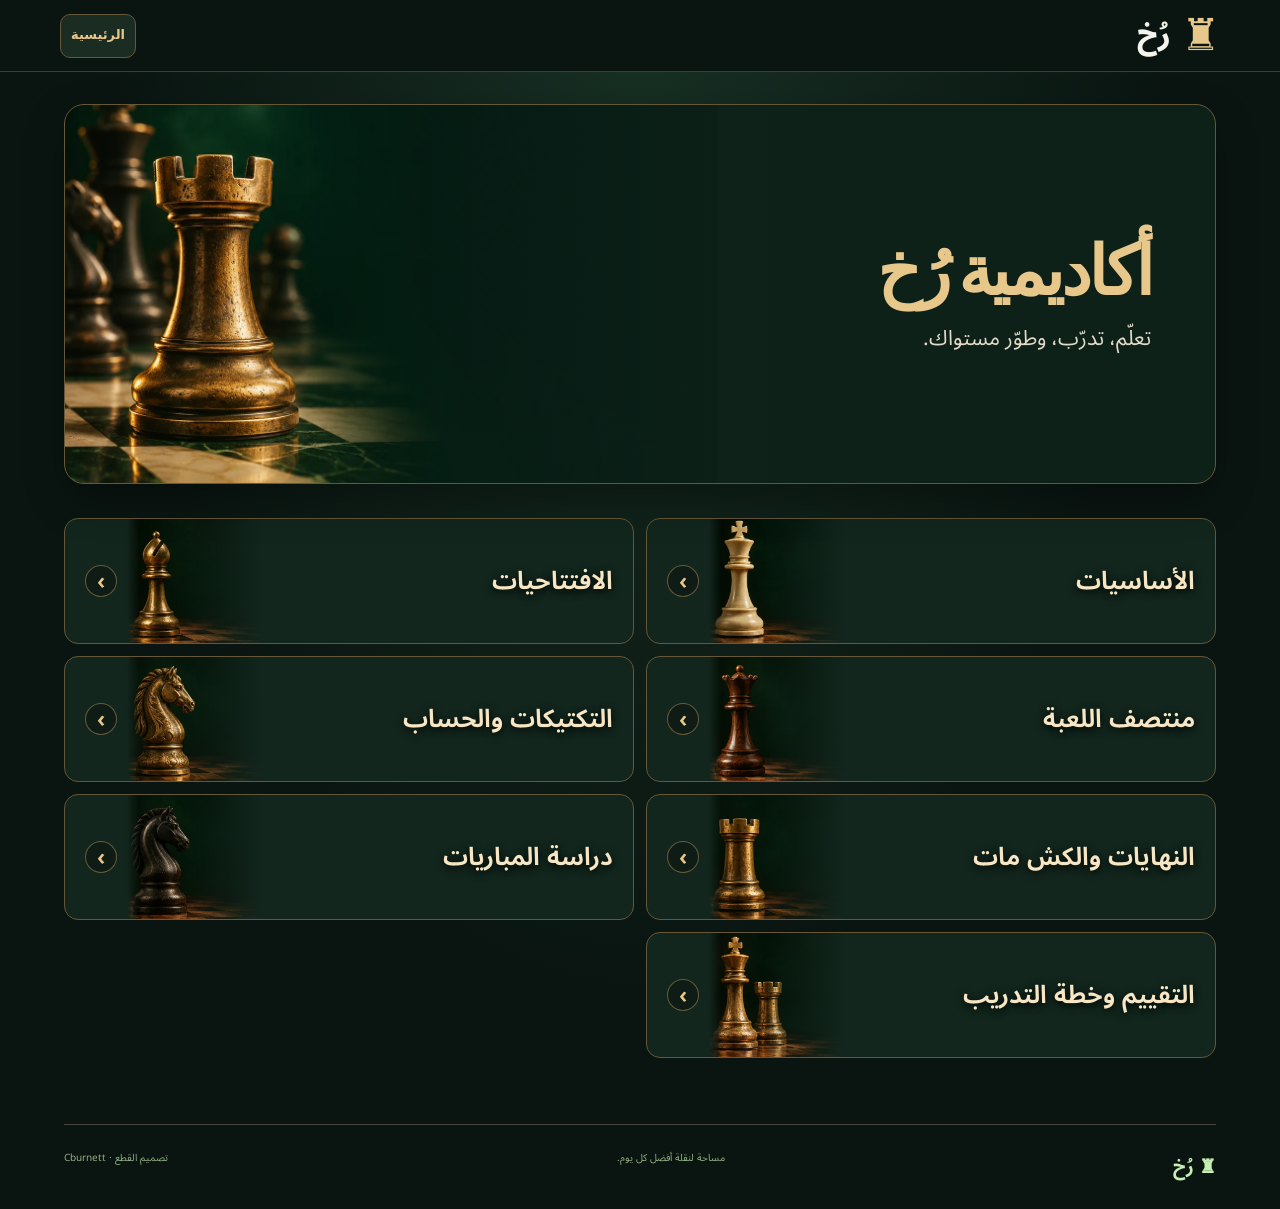
==== commit b0437327: "Move category arrows to the outer edge" ====
--- a/index.html
+++ b/index.html
@@ -57,7 +57,7 @@
 #tacticsLab .lab-config{margin:6px 0 8px!important}
 #tacticsLab .lab-layout{margin-top:4px!important}
 #tacticsLab .lab-config select{padding-block:7px!important;margin:0!important}
-</style><style id="v296-row-icons">#homeCards .lesson-row .home-card-top b{display:flex!important;align-items:center!important;justify-content:center!important;width:36px!important;height:36px!important;min-width:36px!important;padding:0!important;line-height:1!important;border-radius:10px!important;background:#343f36!important;color:#c6dfb8!important;box-sizing:border-box!important}#homeCards .lesson-row .home-card-top b svg{display:block;width:23px!important;height:23px!important;flex:none}</style><style id="v298-standalone-artwork">#homeCards a.standalone-artwork{position:relative!important;padding-inline-start:64px!important}#homeCards a.standalone-artwork>.home-card-top{display:flex!important;visibility:visible!important;opacity:1!important;position:absolute!important;inset-inline-start:14px!important;top:14px!important;width:36px!important;height:36px!important;transform:none!important}#homeCards a.standalone-artwork>.home-card-top b{display:grid!important;place-items:center!important;visibility:visible!important}#homeCards a.standalone-artwork>.home-card-top svg{display:block!important;visibility:visible!important}</style><style id="v301-study-groups">#homeCards .study-topic-group{border:1px solid #41494b;border-radius:14px;background:#252a2c;overflow:hidden}#homeCards .study-topic-group>summary{cursor:pointer;list-style:none;padding:16px;font-size:18px;font-weight:700;color:#edf0ed;display:flex;align-items:center;justify-content:space-between}#homeCards .study-topic-group>summary::-webkit-details-marker{display:none}#homeCards .study-topic-group>summary::after{content:'+';color:#bdd6b2}#homeCards .study-topic-group[open]>summary::after{content:'−'}#homeCards .study-topic-list{display:grid;gap:8px;padding:0 10px 10px}#homeCards .study-topic-group:not([open])>.study-topic-list{display:none}#homeCards .study-topic-list .lesson-row{min-height:76px!important}</style><style id="v302-category-consistency">#homeCards .study-topic-group>summary{min-height:56px;box-sizing:border-box}#homeCards .study-topic-list .home-card-top b svg{width:24px;height:24px;display:block}#homeCards .study-topic-list .home-card-top b{display:grid;place-items:center}#homeCards .study-topic-list .lesson-row{min-width:0;overflow-wrap:anywhere}#homeCards .study-topic-list .lesson-row h3{line-height:1.45}</style><style id="v311-academy-compact">body #academyPanel .academy-compact-head{display:flex;align-items:center;justify-content:space-between;gap:10px;margin:0 0 6px;padding:0;border:0}body #academyPanel .academy-compact-head h2{font-size:clamp(22px,5.5vw,30px);margin:0;line-height:1.3}body #academyPanel #academyProgress{font-size:12px;line-height:1.5;margin:0 0 8px}body #academyPanel .academy-intro{margin:0 0 10px;line-height:1.5;font-size:14px}body #academyPanel .curriculum-flow{gap:12px;margin-top:0}body #academyPanel .preparation-card{padding:12px!important}body #academyPanel .preparation-card p{margin:6px 0 10px}body #academyPanel .preparation-card .premium-btn{min-height:46px;padding:9px 12px!important}</style><style id="v312-academy">body #academyPanel{display:flex;flex-direction:column;gap:8px}body #academyPanel[hidden]{display:none!important}body #academyPanel .academy-compact-head{order:0;position:static!important}body #academyPanel #academyProgress{order:1}body #academyPanel #academyContent{order:2}body #academyPanel .preparation-card{display:flex;flex-direction:column;gap:8px}body #academyPanel .preparation-card p{margin:0!important}body #academyPanel .preparation-card .premium-btn{margin:0!important}</style><style id="v314-academy-icons">body #academyPanel .preparation-card .premium-btn{min-height:50px;gap:12px}body #academyPanel .preparation-card .academy-action-icon{width:36px;height:36px;box-sizing:border-box;padding:8px;flex:0 0 36px;background:#35443e;border:1px solid #4a6053;border-radius:10px;color:#c5dfca;opacity:1;stroke-width:1.65}body #academyPanel .prep-mark .academy-action-icon{background:#30383b;border-color:#465155;color:#b7c3c7}body #academyPanel .prep-mark[aria-pressed="true"] .academy-action-icon{background:#285a40;border-color:#57966b;color:#d4f2d9}body #academyPanel .preparation-card .premium-btn span{flex:1;min-width:0;text-align:right}</style><style id="v316-piece-values">#pieceGlossary .piece-glossary-table{width:100%;table-layout:auto;font-size:clamp(12px,3.5vw,16px)}#pieceGlossary .piece-glossary-table :is(th,td){padding:9px 3px;text-align:center}#pieceGlossary .piece-glossary-table tbody th{white-space:nowrap}#pieceGlossary .glossary-piece{display:inline-block;font-family:Arial,sans-serif;font-size:1.5em;line-height:1;vertical-align:middle;margin-inline-end:4px;color:#e7eadf}#pieceGlossary .glossary-value{font-weight:700;color:#c5dfca;font-variant-numeric:tabular-nums}</style><link rel="stylesheet" href="home-v325.css?v=3"><link rel="stylesheet" href="site-nav.css?v=327"><script type="module" src="site-nav.js?v=329"></script></head><body><header class="rook-site-header"><a class="brand" href="index.html?v=329#home">♜ <span>رُخ<small>ROOK CHESS ACADEMY</small></span></a><nav id="nav"></nav><nav class="rook-header-nav" aria-label="التنقل"><a class="rook-back" href="index.html?v=329#home" hidden>رجوع</a><a class="rook-home" href="index.html?v=329#home">الرئيسية</a></nav></header><main><section class="intro">
+</style><style id="v296-row-icons">#homeCards .lesson-row .home-card-top b{display:flex!important;align-items:center!important;justify-content:center!important;width:36px!important;height:36px!important;min-width:36px!important;padding:0!important;line-height:1!important;border-radius:10px!important;background:#343f36!important;color:#c6dfb8!important;box-sizing:border-box!important}#homeCards .lesson-row .home-card-top b svg{display:block;width:23px!important;height:23px!important;flex:none}</style><style id="v298-standalone-artwork">#homeCards a.standalone-artwork{position:relative!important;padding-inline-start:64px!important}#homeCards a.standalone-artwork>.home-card-top{display:flex!important;visibility:visible!important;opacity:1!important;position:absolute!important;inset-inline-start:14px!important;top:14px!important;width:36px!important;height:36px!important;transform:none!important}#homeCards a.standalone-artwork>.home-card-top b{display:grid!important;place-items:center!important;visibility:visible!important}#homeCards a.standalone-artwork>.home-card-top svg{display:block!important;visibility:visible!important}</style><style id="v301-study-groups">#homeCards .study-topic-group{border:1px solid #41494b;border-radius:14px;background:#252a2c;overflow:hidden}#homeCards .study-topic-group>summary{cursor:pointer;list-style:none;padding:16px;font-size:18px;font-weight:700;color:#edf0ed;display:flex;align-items:center;justify-content:space-between}#homeCards .study-topic-group>summary::-webkit-details-marker{display:none}#homeCards .study-topic-group>summary::after{content:'+';color:#bdd6b2}#homeCards .study-topic-group[open]>summary::after{content:'−'}#homeCards .study-topic-list{display:grid;gap:8px;padding:0 10px 10px}#homeCards .study-topic-group:not([open])>.study-topic-list{display:none}#homeCards .study-topic-list .lesson-row{min-height:76px!important}</style><style id="v302-category-consistency">#homeCards .study-topic-group>summary{min-height:56px;box-sizing:border-box}#homeCards .study-topic-list .home-card-top b svg{width:24px;height:24px;display:block}#homeCards .study-topic-list .home-card-top b{display:grid;place-items:center}#homeCards .study-topic-list .lesson-row{min-width:0;overflow-wrap:anywhere}#homeCards .study-topic-list .lesson-row h3{line-height:1.45}</style><style id="v311-academy-compact">body #academyPanel .academy-compact-head{display:flex;align-items:center;justify-content:space-between;gap:10px;margin:0 0 6px;padding:0;border:0}body #academyPanel .academy-compact-head h2{font-size:clamp(22px,5.5vw,30px);margin:0;line-height:1.3}body #academyPanel #academyProgress{font-size:12px;line-height:1.5;margin:0 0 8px}body #academyPanel .academy-intro{margin:0 0 10px;line-height:1.5;font-size:14px}body #academyPanel .curriculum-flow{gap:12px;margin-top:0}body #academyPanel .preparation-card{padding:12px!important}body #academyPanel .preparation-card p{margin:6px 0 10px}body #academyPanel .preparation-card .premium-btn{min-height:46px;padding:9px 12px!important}</style><style id="v312-academy">body #academyPanel{display:flex;flex-direction:column;gap:8px}body #academyPanel[hidden]{display:none!important}body #academyPanel .academy-compact-head{order:0;position:static!important}body #academyPanel #academyProgress{order:1}body #academyPanel #academyContent{order:2}body #academyPanel .preparation-card{display:flex;flex-direction:column;gap:8px}body #academyPanel .preparation-card p{margin:0!important}body #academyPanel .preparation-card .premium-btn{margin:0!important}</style><style id="v314-academy-icons">body #academyPanel .preparation-card .premium-btn{min-height:50px;gap:12px}body #academyPanel .preparation-card .academy-action-icon{width:36px;height:36px;box-sizing:border-box;padding:8px;flex:0 0 36px;background:#35443e;border:1px solid #4a6053;border-radius:10px;color:#c5dfca;opacity:1;stroke-width:1.65}body #academyPanel .prep-mark .academy-action-icon{background:#30383b;border-color:#465155;color:#b7c3c7}body #academyPanel .prep-mark[aria-pressed="true"] .academy-action-icon{background:#285a40;border-color:#57966b;color:#d4f2d9}body #academyPanel .preparation-card .premium-btn span{flex:1;min-width:0;text-align:right}</style><style id="v316-piece-values">#pieceGlossary .piece-glossary-table{width:100%;table-layout:auto;font-size:clamp(12px,3.5vw,16px)}#pieceGlossary .piece-glossary-table :is(th,td){padding:9px 3px;text-align:center}#pieceGlossary .piece-glossary-table tbody th{white-space:nowrap}#pieceGlossary .glossary-piece{display:inline-block;font-family:Arial,sans-serif;font-size:1.5em;line-height:1;vertical-align:middle;margin-inline-end:4px;color:#e7eadf}#pieceGlossary .glossary-value{font-weight:700;color:#c5dfca;font-variant-numeric:tabular-nums}</style><link rel="stylesheet" href="home-v325.css?v=4"><link rel="stylesheet" href="site-nav.css?v=327"><script type="module" src="site-nav.js?v=329"></script></head><body><header class="rook-site-header"><a class="brand" href="index.html?v=329#home">♜ <span>رُخ<small>ROOK CHESS ACADEMY</small></span></a><nav id="nav"></nav><nav class="rook-header-nav" aria-label="التنقل"><a class="rook-back" href="index.html?v=329#home" hidden>رجوع</a><a class="rook-home" href="index.html?v=329#home">الرئيسية</a></nav></header><main><section class="intro">
   <div class="hero-copy"><h1>أكاديمية رُخ</h1><p>تعلّم، تدرّب، وطوّر مستواك.</p></div>
   <div class="hero-position" aria-hidden="true"></div>
 </section>
--- a/home-v325.css
+++ b/home-v325.css
@@ -73,16 +73,17 @@
 #homeCards .category-entry {
   --card-art: none;
   --card-art-width: 136px;
-  --card-art-inset: 16px;
+  --card-art-column: 112px;
+  --card-edge: 20px;
+  --card-art-inset: calc(var(--card-edge) + 42px);
   box-sizing: border-box;
   display: grid;
-  grid-template-columns: minmax(0, 1fr) 32px;
+  grid-template-columns: minmax(0, 1fr) var(--card-art-column) 32px;
   align-items: center;
   gap: 10px;
   min-width: 0;
   min-height: 126px;
-  padding: 18px 20px;
-  padding-inline-end: calc(var(--card-art-width) + var(--card-art-inset));
+  padding: 18px var(--card-edge);
   border: 1px solid var(--rook-border, #665738);
   border-radius: 14px;
   background:
@@ -111,6 +112,7 @@
 }
 
 #homeCards .category-entry .group-chevron {
+  grid-column: 3;
   direction: ltr;
   display: grid;
   place-items: center;
@@ -161,9 +163,9 @@
 
   #homeCards .category-entry {
     --card-art-width: 113px;
-    --card-art-inset: 14px;
+    --card-art-column: 88px;
+    --card-edge: 15px;
     min-height: 105px;
-    padding-inline-start: 15px;
   }
 }
 
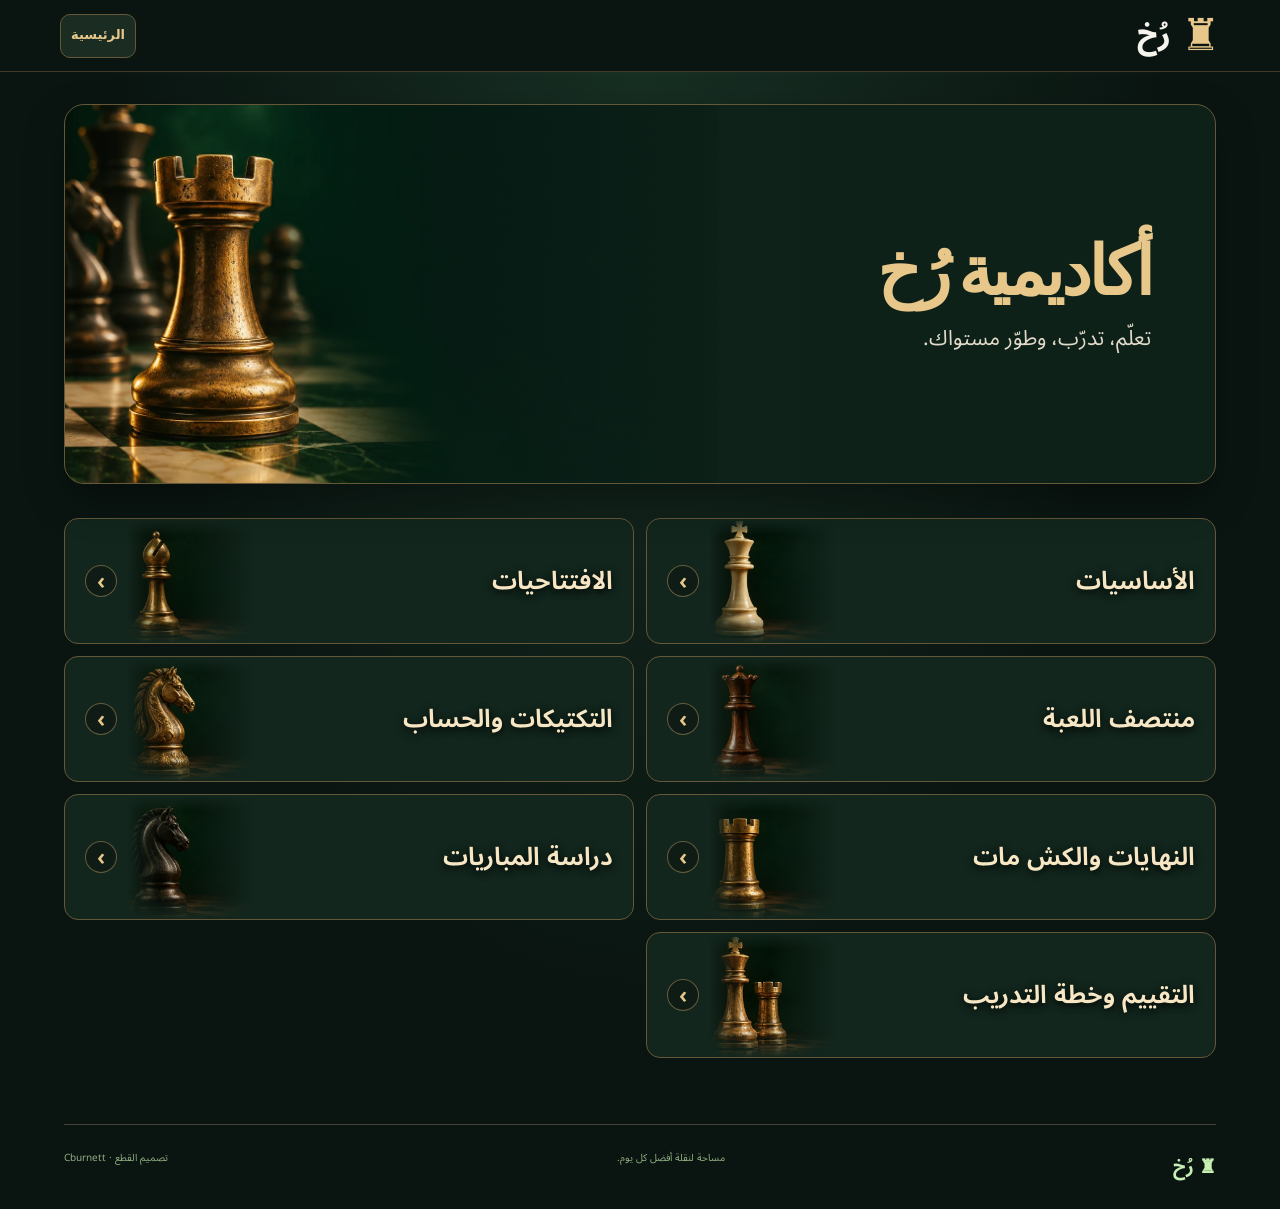
==== commit aa58a8ef: "Blend chess piece artwork into category cards" ====
--- a/index.html
+++ b/index.html
@@ -57,7 +57,7 @@
 #tacticsLab .lab-config{margin:6px 0 8px!important}
 #tacticsLab .lab-layout{margin-top:4px!important}
 #tacticsLab .lab-config select{padding-block:7px!important;margin:0!important}
-</style><style id="v296-row-icons">#homeCards .lesson-row .home-card-top b{display:flex!important;align-items:center!important;justify-content:center!important;width:36px!important;height:36px!important;min-width:36px!important;padding:0!important;line-height:1!important;border-radius:10px!important;background:#343f36!important;color:#c6dfb8!important;box-sizing:border-box!important}#homeCards .lesson-row .home-card-top b svg{display:block;width:23px!important;height:23px!important;flex:none}</style><style id="v298-standalone-artwork">#homeCards a.standalone-artwork{position:relative!important;padding-inline-start:64px!important}#homeCards a.standalone-artwork>.home-card-top{display:flex!important;visibility:visible!important;opacity:1!important;position:absolute!important;inset-inline-start:14px!important;top:14px!important;width:36px!important;height:36px!important;transform:none!important}#homeCards a.standalone-artwork>.home-card-top b{display:grid!important;place-items:center!important;visibility:visible!important}#homeCards a.standalone-artwork>.home-card-top svg{display:block!important;visibility:visible!important}</style><style id="v301-study-groups">#homeCards .study-topic-group{border:1px solid #41494b;border-radius:14px;background:#252a2c;overflow:hidden}#homeCards .study-topic-group>summary{cursor:pointer;list-style:none;padding:16px;font-size:18px;font-weight:700;color:#edf0ed;display:flex;align-items:center;justify-content:space-between}#homeCards .study-topic-group>summary::-webkit-details-marker{display:none}#homeCards .study-topic-group>summary::after{content:'+';color:#bdd6b2}#homeCards .study-topic-group[open]>summary::after{content:'−'}#homeCards .study-topic-list{display:grid;gap:8px;padding:0 10px 10px}#homeCards .study-topic-group:not([open])>.study-topic-list{display:none}#homeCards .study-topic-list .lesson-row{min-height:76px!important}</style><style id="v302-category-consistency">#homeCards .study-topic-group>summary{min-height:56px;box-sizing:border-box}#homeCards .study-topic-list .home-card-top b svg{width:24px;height:24px;display:block}#homeCards .study-topic-list .home-card-top b{display:grid;place-items:center}#homeCards .study-topic-list .lesson-row{min-width:0;overflow-wrap:anywhere}#homeCards .study-topic-list .lesson-row h3{line-height:1.45}</style><style id="v311-academy-compact">body #academyPanel .academy-compact-head{display:flex;align-items:center;justify-content:space-between;gap:10px;margin:0 0 6px;padding:0;border:0}body #academyPanel .academy-compact-head h2{font-size:clamp(22px,5.5vw,30px);margin:0;line-height:1.3}body #academyPanel #academyProgress{font-size:12px;line-height:1.5;margin:0 0 8px}body #academyPanel .academy-intro{margin:0 0 10px;line-height:1.5;font-size:14px}body #academyPanel .curriculum-flow{gap:12px;margin-top:0}body #academyPanel .preparation-card{padding:12px!important}body #academyPanel .preparation-card p{margin:6px 0 10px}body #academyPanel .preparation-card .premium-btn{min-height:46px;padding:9px 12px!important}</style><style id="v312-academy">body #academyPanel{display:flex;flex-direction:column;gap:8px}body #academyPanel[hidden]{display:none!important}body #academyPanel .academy-compact-head{order:0;position:static!important}body #academyPanel #academyProgress{order:1}body #academyPanel #academyContent{order:2}body #academyPanel .preparation-card{display:flex;flex-direction:column;gap:8px}body #academyPanel .preparation-card p{margin:0!important}body #academyPanel .preparation-card .premium-btn{margin:0!important}</style><style id="v314-academy-icons">body #academyPanel .preparation-card .premium-btn{min-height:50px;gap:12px}body #academyPanel .preparation-card .academy-action-icon{width:36px;height:36px;box-sizing:border-box;padding:8px;flex:0 0 36px;background:#35443e;border:1px solid #4a6053;border-radius:10px;color:#c5dfca;opacity:1;stroke-width:1.65}body #academyPanel .prep-mark .academy-action-icon{background:#30383b;border-color:#465155;color:#b7c3c7}body #academyPanel .prep-mark[aria-pressed="true"] .academy-action-icon{background:#285a40;border-color:#57966b;color:#d4f2d9}body #academyPanel .preparation-card .premium-btn span{flex:1;min-width:0;text-align:right}</style><style id="v316-piece-values">#pieceGlossary .piece-glossary-table{width:100%;table-layout:auto;font-size:clamp(12px,3.5vw,16px)}#pieceGlossary .piece-glossary-table :is(th,td){padding:9px 3px;text-align:center}#pieceGlossary .piece-glossary-table tbody th{white-space:nowrap}#pieceGlossary .glossary-piece{display:inline-block;font-family:Arial,sans-serif;font-size:1.5em;line-height:1;vertical-align:middle;margin-inline-end:4px;color:#e7eadf}#pieceGlossary .glossary-value{font-weight:700;color:#c5dfca;font-variant-numeric:tabular-nums}</style><link rel="stylesheet" href="home-v325.css?v=4"><link rel="stylesheet" href="site-nav.css?v=327"><script type="module" src="site-nav.js?v=329"></script></head><body><header class="rook-site-header"><a class="brand" href="index.html?v=329#home">♜ <span>رُخ<small>ROOK CHESS ACADEMY</small></span></a><nav id="nav"></nav><nav class="rook-header-nav" aria-label="التنقل"><a class="rook-back" href="index.html?v=329#home" hidden>رجوع</a><a class="rook-home" href="index.html?v=329#home">الرئيسية</a></nav></header><main><section class="intro">
+</style><style id="v296-row-icons">#homeCards .lesson-row .home-card-top b{display:flex!important;align-items:center!important;justify-content:center!important;width:36px!important;height:36px!important;min-width:36px!important;padding:0!important;line-height:1!important;border-radius:10px!important;background:#343f36!important;color:#c6dfb8!important;box-sizing:border-box!important}#homeCards .lesson-row .home-card-top b svg{display:block;width:23px!important;height:23px!important;flex:none}</style><style id="v298-standalone-artwork">#homeCards a.standalone-artwork{position:relative!important;padding-inline-start:64px!important}#homeCards a.standalone-artwork>.home-card-top{display:flex!important;visibility:visible!important;opacity:1!important;position:absolute!important;inset-inline-start:14px!important;top:14px!important;width:36px!important;height:36px!important;transform:none!important}#homeCards a.standalone-artwork>.home-card-top b{display:grid!important;place-items:center!important;visibility:visible!important}#homeCards a.standalone-artwork>.home-card-top svg{display:block!important;visibility:visible!important}</style><style id="v301-study-groups">#homeCards .study-topic-group{border:1px solid #41494b;border-radius:14px;background:#252a2c;overflow:hidden}#homeCards .study-topic-group>summary{cursor:pointer;list-style:none;padding:16px;font-size:18px;font-weight:700;color:#edf0ed;display:flex;align-items:center;justify-content:space-between}#homeCards .study-topic-group>summary::-webkit-details-marker{display:none}#homeCards .study-topic-group>summary::after{content:'+';color:#bdd6b2}#homeCards .study-topic-group[open]>summary::after{content:'−'}#homeCards .study-topic-list{display:grid;gap:8px;padding:0 10px 10px}#homeCards .study-topic-group:not([open])>.study-topic-list{display:none}#homeCards .study-topic-list .lesson-row{min-height:76px!important}</style><style id="v302-category-consistency">#homeCards .study-topic-group>summary{min-height:56px;box-sizing:border-box}#homeCards .study-topic-list .home-card-top b svg{width:24px;height:24px;display:block}#homeCards .study-topic-list .home-card-top b{display:grid;place-items:center}#homeCards .study-topic-list .lesson-row{min-width:0;overflow-wrap:anywhere}#homeCards .study-topic-list .lesson-row h3{line-height:1.45}</style><style id="v311-academy-compact">body #academyPanel .academy-compact-head{display:flex;align-items:center;justify-content:space-between;gap:10px;margin:0 0 6px;padding:0;border:0}body #academyPanel .academy-compact-head h2{font-size:clamp(22px,5.5vw,30px);margin:0;line-height:1.3}body #academyPanel #academyProgress{font-size:12px;line-height:1.5;margin:0 0 8px}body #academyPanel .academy-intro{margin:0 0 10px;line-height:1.5;font-size:14px}body #academyPanel .curriculum-flow{gap:12px;margin-top:0}body #academyPanel .preparation-card{padding:12px!important}body #academyPanel .preparation-card p{margin:6px 0 10px}body #academyPanel .preparation-card .premium-btn{min-height:46px;padding:9px 12px!important}</style><style id="v312-academy">body #academyPanel{display:flex;flex-direction:column;gap:8px}body #academyPanel[hidden]{display:none!important}body #academyPanel .academy-compact-head{order:0;position:static!important}body #academyPanel #academyProgress{order:1}body #academyPanel #academyContent{order:2}body #academyPanel .preparation-card{display:flex;flex-direction:column;gap:8px}body #academyPanel .preparation-card p{margin:0!important}body #academyPanel .preparation-card .premium-btn{margin:0!important}</style><style id="v314-academy-icons">body #academyPanel .preparation-card .premium-btn{min-height:50px;gap:12px}body #academyPanel .preparation-card .academy-action-icon{width:36px;height:36px;box-sizing:border-box;padding:8px;flex:0 0 36px;background:#35443e;border:1px solid #4a6053;border-radius:10px;color:#c5dfca;opacity:1;stroke-width:1.65}body #academyPanel .prep-mark .academy-action-icon{background:#30383b;border-color:#465155;color:#b7c3c7}body #academyPanel .prep-mark[aria-pressed="true"] .academy-action-icon{background:#285a40;border-color:#57966b;color:#d4f2d9}body #academyPanel .preparation-card .premium-btn span{flex:1;min-width:0;text-align:right}</style><style id="v316-piece-values">#pieceGlossary .piece-glossary-table{width:100%;table-layout:auto;font-size:clamp(12px,3.5vw,16px)}#pieceGlossary .piece-glossary-table :is(th,td){padding:9px 3px;text-align:center}#pieceGlossary .piece-glossary-table tbody th{white-space:nowrap}#pieceGlossary .glossary-piece{display:inline-block;font-family:Arial,sans-serif;font-size:1.5em;line-height:1;vertical-align:middle;margin-inline-end:4px;color:#e7eadf}#pieceGlossary .glossary-value{font-weight:700;color:#c5dfca;font-variant-numeric:tabular-nums}</style><link rel="stylesheet" href="home-v325.css?v=5"><link rel="stylesheet" href="site-nav.css?v=327"><script type="module" src="site-nav.js?v=329"></script></head><body><header class="rook-site-header"><a class="brand" href="index.html?v=329#home">♜ <span>رُخ<small>ROOK CHESS ACADEMY</small></span></a><nav id="nav"></nav><nav class="rook-header-nav" aria-label="التنقل"><a class="rook-back" href="index.html?v=329#home" hidden>رجوع</a><a class="rook-home" href="index.html?v=329#home">الرئيسية</a></nav></header><main><section class="intro">
   <div class="hero-copy"><h1>أكاديمية رُخ</h1><p>تعلّم، تدرّب، وطوّر مستواك.</p></div>
   <div class="hero-position" aria-hidden="true"></div>
 </section>
--- a/home-v325.css
+++ b/home-v325.css
@@ -71,6 +71,7 @@
 }
 
 #homeCards .category-entry {
+  --card-surface: #12261d;
   --card-art: none;
   --card-art-width: 136px;
   --card-art-column: 112px;
@@ -87,9 +88,12 @@
   border: 1px solid var(--rook-border, #665738);
   border-radius: 14px;
   background:
-    linear-gradient(90deg, #12261d, transparent 9%, transparent 40%, #12261d) left var(--card-art-inset) center / var(--card-art-width) 100% no-repeat,
+    linear-gradient(var(--card-surface), transparent 13%, transparent 79%, var(--card-surface))
+      left var(--card-art-inset) center / var(--card-art-width) 100% no-repeat,
+    linear-gradient(90deg, var(--card-surface), #12261d66 12%, transparent 26%, transparent 45%, var(--card-surface) 94%)
+      left var(--card-art-inset) center / var(--card-art-width) 100% no-repeat,
     var(--card-art) left var(--card-art-inset) center / var(--card-art-width) auto no-repeat,
-    #12261d;
+    var(--card-surface);
   color: #f6e6c4;
   font-size: clamp(17px, 2vw, 25px);
   font-weight: 650;
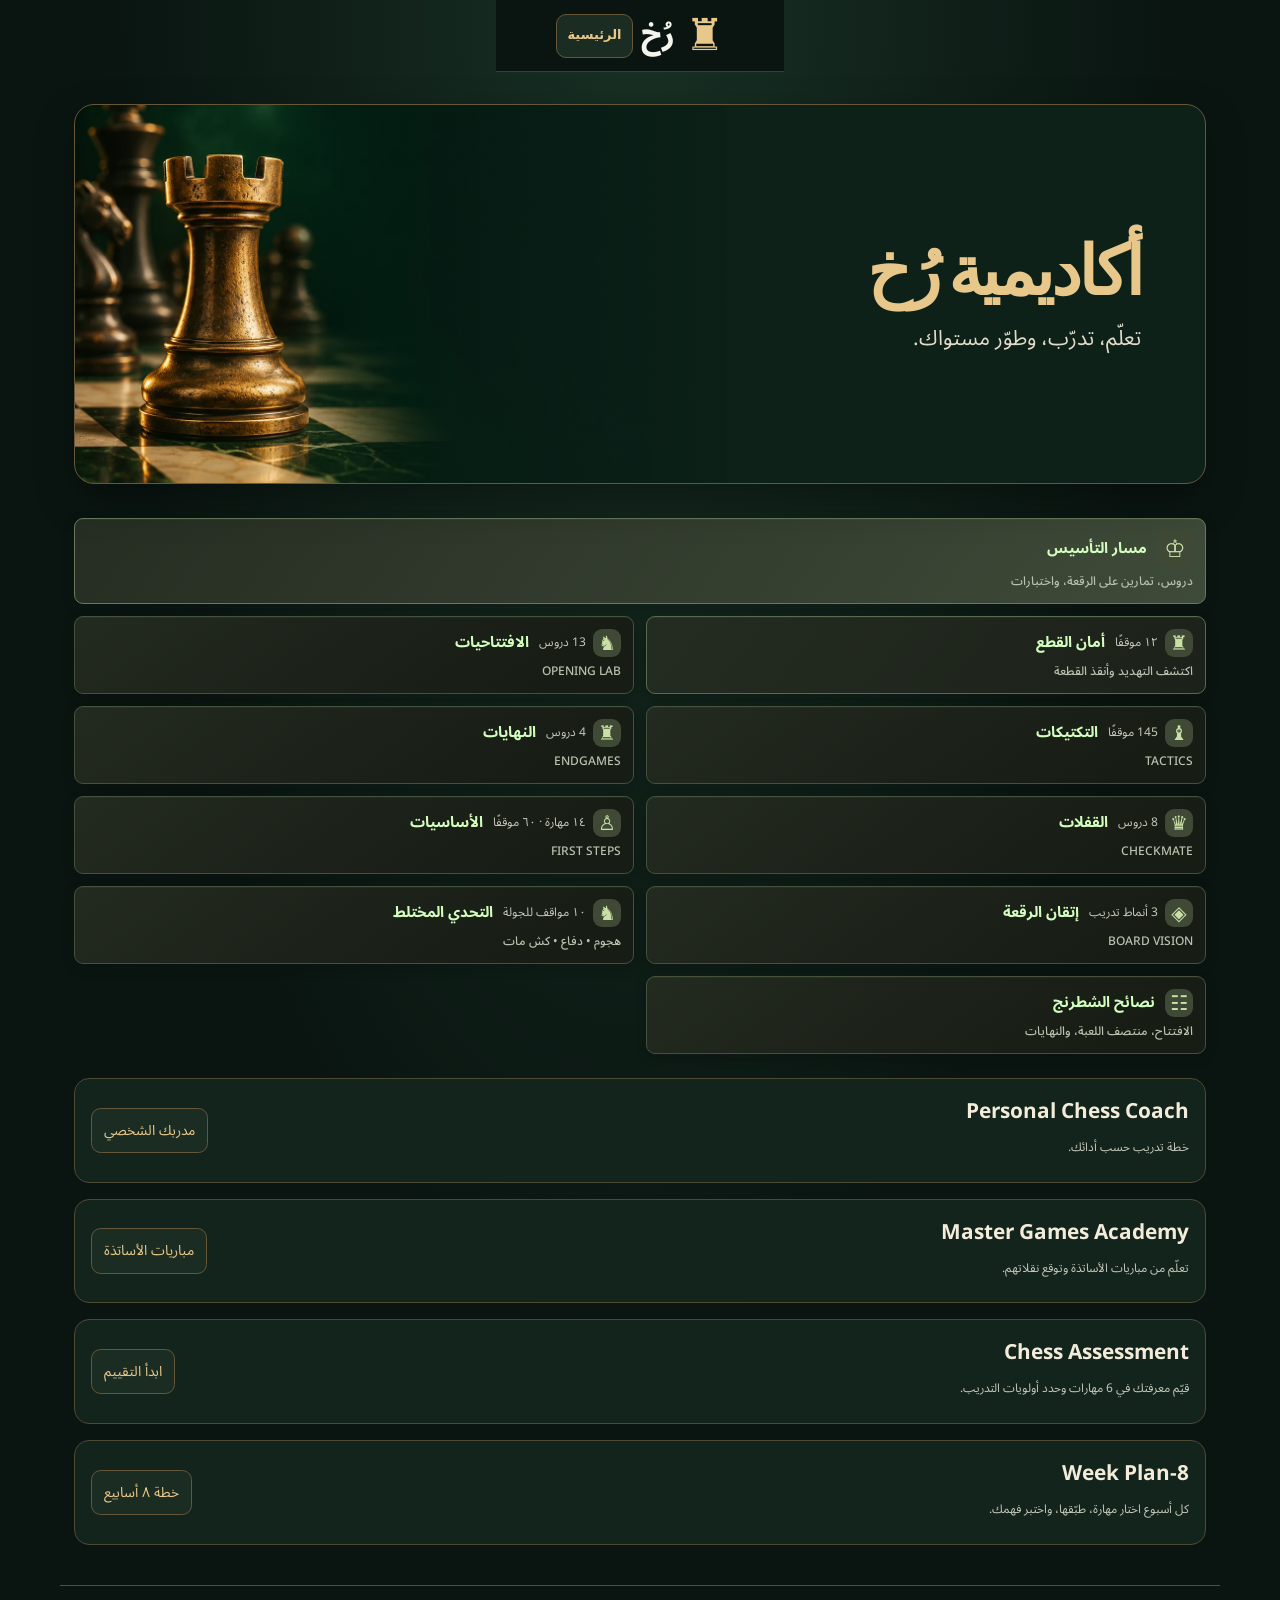
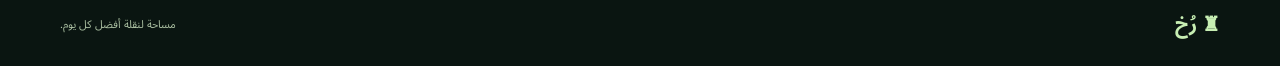
==== commit e82b743a: "Unify the footer across Rook pages" ====
--- a/index.html
+++ b/index.html
@@ -1,4 +1,4 @@
-<!DOCTYPE html><html lang="ar" dir="rtl"><head><meta charset="UTF-8"><meta name="viewport" content="width=device-width,initial-scale=1"><meta name="theme-color" content="#20211e"><title>رُخ | تعلّم فن الشطرنج</title><link rel="preconnect" href="https://fonts.googleapis.com"><link rel="preconnect" href="https://fonts.gstatic.com" crossorigin><link rel="stylesheet" href="style.css?v=329"><link rel="stylesheet" href="club.css?v=61"><style id="home-cleanup-guard">#homeDashboard #homeStats,#homeCards > [data-learning-card="openings"],#homeCards > [data-learning-card="opening-traps"]{display:none!important}</style><style>body:not(.training-view) .intro{min-height:0!important;padding-block:16px!important}body:not(.training-view) .hero-position{display:none!important}body:not(.training-view) .stage-jumps{display:none!important}#homeCards{display:grid!important;gap:10px!important;grid-template-columns:1fr!important}#homeCards details.learning-stage{margin:0!important;padding:0!important;border:1px solid #464a40;border-radius:12px;background:#292c25;overflow:hidden}#homeCards details>summary{display:flex;align-items:center;justify-content:space-between;cursor:pointer;padding:16px;margin:0!important;font-size:17px;list-style:none}#homeCards summary::-webkit-details-marker{display:none}#homeCards details[open] .group-chevron{transform:rotate(180deg)}#homeCards details .learning-grid{padding:0 10px 10px;display:grid!important;grid-template-columns:1fr!important;gap:6px!important}#homeCards .topic-preview{display:none!important}#homeCards .home-card{min-height:0!important}#homeCards .illustrated{display:flex!important;flex-direction:column!important;align-items:flex-start!important}#homeCards details:not([open])>.learning-grid{display:none!important}</style><style>#homeCards .unified-unit{border:1px solid #464a40;border-radius:9px;background:#242720}#homeCards .unified-unit>summary{display:flex;flex-direction:column;align-items:flex-start;gap:4px;padding:12px;font-size:15px}#homeCards .unified-unit>summary small{color:#b9c2af;font-weight:400;font-size:12px}#homeCards .unified-unit>summary strong::after{content:"  +";color:#b6ce91}#homeCards .unified-unit[open]>summary strong::after{content:"  −"}#homeCards .unified-unit-content{display:grid;gap:5px;padding:0 8px 8px}#homeCards .unified-unit:not([open])>.unified-unit-content{display:none}</style><style>
+<!DOCTYPE html><html lang="ar" dir="rtl"><head><meta charset="UTF-8"><meta name="viewport" content="width=device-width,initial-scale=1"><meta name="theme-color" content="#20211e"><title>رُخ | تعلّم فن الشطرنج</title><link rel="preconnect" href="https://fonts.googleapis.com"><link rel="preconnect" href="https://fonts.gstatic.com" crossorigin><link rel="stylesheet" href="style.css?v=334"><link rel="stylesheet" href="club.css?v=61"><style id="home-cleanup-guard">#homeDashboard #homeStats,#homeCards > [data-learning-card="openings"],#homeCards > [data-learning-card="opening-traps"]{display:none!important}</style><style>body:not(.training-view) .intro{min-height:0!important;padding-block:16px!important}body:not(.training-view) .hero-position{display:none!important}body:not(.training-view) .stage-jumps{display:none!important}#homeCards{display:grid!important;gap:10px!important;grid-template-columns:1fr!important}#homeCards details.learning-stage{margin:0!important;padding:0!important;border:1px solid #464a40;border-radius:12px;background:#292c25;overflow:hidden}#homeCards details>summary{display:flex;align-items:center;justify-content:space-between;cursor:pointer;padding:16px;margin:0!important;font-size:17px;list-style:none}#homeCards summary::-webkit-details-marker{display:none}#homeCards details[open] .group-chevron{transform:rotate(180deg)}#homeCards details .learning-grid{padding:0 10px 10px;display:grid!important;grid-template-columns:1fr!important;gap:6px!important}#homeCards .topic-preview{display:none!important}#homeCards .home-card{min-height:0!important}#homeCards .illustrated{display:flex!important;flex-direction:column!important;align-items:flex-start!important}#homeCards details:not([open])>.learning-grid{display:none!important}</style><style>#homeCards .unified-unit{border:1px solid #464a40;border-radius:9px;background:#242720}#homeCards .unified-unit>summary{display:flex;flex-direction:column;align-items:flex-start;gap:4px;padding:12px;font-size:15px}#homeCards .unified-unit>summary small{color:#b9c2af;font-weight:400;font-size:12px}#homeCards .unified-unit>summary strong::after{content:"  +";color:#b6ce91}#homeCards .unified-unit[open]>summary strong::after{content:"  −"}#homeCards .unified-unit-content{display:grid;gap:5px;padding:0 8px 8px}#homeCards .unified-unit:not([open])>.unified-unit-content{display:none}</style><style>
 #homeCards details.learning-stage>summary{justify-content:flex-start;gap:12px;padding:14px 16px!important;font-weight:650}
 #homeCards .group-chevron{margin-inline-start:auto;color:#aebba0}
 #homeCards .stage-icon{display:grid;place-items:center;width:42px;height:42px;flex:none;border-radius:10px;background:#394432;color:#d1e3b7;font-size:28px}
@@ -19,7 +19,7 @@
 @media(max-width:650px){body:not(.training-view) main{padding-inline:12px}body:not(.training-view) .intro .hero-copy h1{font-size:clamp(25px,7vw,34px);line-height:1.4}#homeCards .home-card small{flex-basis:100%;padding-inline-start:38px}#homeDashboard .home-summary{flex-wrap:wrap}#homeDashboard .home-summary .training-links{width:100%}#homeDashboard .home-summary .training-links a{width:100%}}
 @media(min-width:1100px){#homeCards{gap:14px!important}#homeCards details.learning-stage>summary{padding:16px 18px!important}}
 @media(prefers-reduced-motion:reduce){#homeCards *,#homeDashboard *{transition:none!important;animation:none!important;scroll-behavior:auto!important}}
-</style><style id="v256-category">#homeCards.category-content{grid-template-columns:1fr!important}#homeCards.category-content .learning-stage{border:0;background:transparent}#homeCards.category-content .learning-grid{padding:0!important;gap:12px!important}#homeCards.category-content .unified-unit>summary strong::after{content:none!important}#homeCards.category-content .unified-unit>summary{cursor:default}#homeCards.category-content .home-card{min-height:72px!important}.category-heading{display:flex;align-items:center;gap:16px;margin:12px 0}.category-heading a{padding:10px;border:1px solid #65735a;border-radius:9px;color:inherit;text-decoration:none}.category-heading h2{margin:0;font-size:22px}body.training-view .category-heading{display:none}</style><style>#fundBoard button.legal{position:relative}#fundBoard button.legal::after{content:"";position:absolute;inset:50% auto auto 50%;transform:translate(-50%,-50%);width:24%;height:24%;border-radius:50%;background:#426b38b8;pointer-events:none;z-index:3}#fundBoard button.legal:has(img)::after{width:85%;height:85%;background:transparent;border:4px solid #426b38b8;box-sizing:border-box}</style><style id="v259-stability">html{scroll-behavior:auto!important}#homeCards .category-entry,#fundSkills button,#fundBoard button{touch-action:manipulation}#fundamentalsPanel[hidden],#homeDashboard[hidden]{display:none!important}#fundTask:empty{display:none}</style><style>body[data-section="fundamentals"] #fundamentalsPanel:not([hidden]){display:block!important}</style><style id="v261">html{background:#20241f}body{background:#20241f}html.rook-loading #homeCards{visibility:hidden;min-height:280px}html.rook-deep #homeDashboard{display:none!important}body.training-view :is(.premium-btn,.fund-skill-list button,.unit-card button){transition:none!important;touch-action:manipulation}body.training-view .premium-btn:active{transform:none!important}body.training-view :is(.coach,.unit-card,.board-area){background:#2c3528;border-color:#485640}body.training-view .premium-btn{background:#394832;border-color:#53654a;color:#e6eddf;box-shadow:none}body.training-view .premium-btn.primary,body.training-view .fund-skill-list .active{background:#526b40;color:#fff;border-color:#92aa75}body.training-view .frame{background:#343d30;border-color:#53654a}body.training-view .premium-btn:disabled{opacity:.55}body.training-view .board-tools .premium-btn svg{color:inherit}</style><script>document.documentElement.classList.add('rook-loading');if(location.hash&&location.hash!=='#home')document.documentElement.classList.add('rook-deep');window.addEventListener('hashchange',()=>document.documentElement.classList.remove('rook-deep'));window.addEventListener('load',()=>document.documentElement.classList.remove('rook-loading','rook-deep'));setTimeout(()=>document.documentElement.classList.remove('rook-loading','rook-deep'),1800)</script><style id="v262-green">body #fundamentalsPanel :is(.coach,.board-area,.fund-skill-list button,.premium-btn,.fund-glossary-link,.level),body #academyPanel :is(.unit-card,.premium-btn,button,.level){background:#30392b!important;border-color:#485640!important;color:#e6eddf!important;box-shadow:none!important}body #fundamentalsPanel :is(.premium-btn.primary,.fund-skill-list .active),body #academyPanel :is(.primary,.active){background:#526b40!important;color:#fff!important;border-color:#92aa75!important}body #fundamentalsPanel .frame{background:#343d30!important;border-color:#53654a!important}body #fundamentalsPanel :is(#fundStatus,#fundFeedback,#fundRule,.fund-note,.board-top){color:#c6d0be!important}#castleExamples:not([hidden]){display:grid;grid-template-columns:repeat(2,minmax(0,1fr));gap:8px;margin:12px 0}#castleExamples[hidden]{display:none!important}#fundamentalsPanel [hidden]{display:none!important}</style><style id="v266-premium">html,body{background:#1c1f21!important;color:#f0f2f3}body #academyPanel .unit-card,body #fundamentalsPanel :is(.coach,.board-area){background:#25292c!important;border:1px solid #373e42!important;border-radius:16px!important;color:#edf0f2!important}body #academyPanel :is(button,.premium-btn),body #fundamentalsPanel :is(.premium-btn,.fund-skill-list button,.fund-glossary-link){background:#30363a!important;border:1px solid #444c51!important;color:#e8edef!important;border-radius:10px!important;box-shadow:none!important}body #academyPanel :is(.primary,.active),body #fundamentalsPanel :is(.premium-btn.primary,.fund-skill-list .active){background:#387d53!important;border-color:#59a875!important;color:white!important}body #academyPanel :is(p,small,#academyProgress,.level),body #fundamentalsPanel :is(#fundStatus,#fundFeedback,#fundRule,.fund-note,.board-top){color:#aeb9bf!important}body #academyPanel .unit-title,body #academyPanel .preparation-card>span{color:#eef2f3!important}body #academyPanel .premium-btn{display:flex!important;align-items:center;justify-content:space-between;gap:12px;min-height:52px;padding:12px 15px!important;text-align:right}body #academyPanel .premium-btn.primary{justify-content:center} .academy-action-icon{width:19px;height:19px;flex:none;fill:none;stroke:currentColor;stroke-width:1.7;stroke-linecap:round;stroke-linejoin:round;opacity:.75}body #fundamentalsPanel .frame{background:#30363a!important;border-color:#444c51!important}body #academyPanel .academy-tabs button{min-height:48px}body #academyPanel .unit-card{padding:16px!important}body #academyPanel .premium-btn:focus-visible{outline:2px solid #77c894;outline-offset:2px}</style><style id="v283-categories">
+</style><style id="v256-category">#homeCards.category-content{grid-template-columns:1fr!important}#homeCards.category-content .learning-stage{border:0;background:transparent}#homeCards.category-content .learning-grid{padding:0!important;gap:12px!important}#homeCards.category-content .unified-unit>summary strong::after{content:none!important}#homeCards.category-content .unified-unit>summary{cursor:default}#homeCards.category-content .home-card{min-height:72px!important}.category-heading{display:flex;align-items:center;gap:16px;margin:12px 0}.category-heading a{padding:10px;border:1px solid #65735a;border-radius:9px;color:inherit;text-decoration:none}.category-heading h2{margin:0;font-size:22px}body.training-view .category-heading{display:none}</style><style>#fundBoard button.legal{position:relative}#fundBoard button.legal::after{content:"";position:absolute;inset:50% auto auto 50%;transform:translate(-50%,-50%);width:24%;height:24%;border-radius:50%;background:#426b38b8;pointer-events:none;z-index:3}#fundBoard button.legal:has(img)::after{width:85%;height:85%;background:transparent;border:4px solid #426b38b8;box-sizing:border-box}</style><style id="v259-stability">html{scroll-behavior:auto!important}#homeCards .category-entry,#fundSkills button,#fundBoard button{touch-action:manipulation}#fundamentalsPanel[hidden],#homeDashboard[hidden]{display:none!important}#fundTask:empty{display:none}</style><style>body[data-section="fundamentals"] #fundamentalsPanel:not([hidden]){display:block!important}</style><style id="v261">html{background:#20241f}body{background:#20241f}html.rook-loading #homeCards{visibility:hidden;min-height:280px}html.rook-deep #homeDashboard{display:none!important}body.training-view :is(.premium-btn,.fund-skill-list button,.unit-card button){transition:none!important;touch-action:manipulation}body.training-view .premium-btn:active{transform:none!important}body.training-view :is(.coach,.unit-card,.board-area){background:#2c3528;border-color:#485640}body.training-view .premium-btn{background:#394832;border-color:#53654a;color:#e6eddf;box-shadow:none}body.training-view .premium-btn.primary,body.training-view .fund-skill-list .active{background:#526b40;color:#fff;border-color:#92aa75}body.training-view .frame{background:#343d30;border-color:#53654a}body.training-view .premium-btn:disabled{opacity:.55}body.training-view .board-tools .premium-btn svg{color:inherit}</style><script>document.documentElement.classList.add('rook-loading');if(location.hash&&location.hash!=='#home')document.documentElement.classList.add('rook-deep');window.addEventListener('hashchange',()=>document.documentElement.classList.remove('rook-deep'));window.addEventListener('load',()=>document.documentElement.classList.remove('rook-loading','rook-deep'));setTimeout(()=>document.documentElement.classList.remove('rook-loading','rook-deep'),1800)</script><style id="v262-green">body #fundamentalsPanel :is(.coach,.board-area,.fund-skill-list button,.premium-btn,.level),body #academyPanel :is(.unit-card,.premium-btn,button,.level){background:#30392b!important;border-color:#485640!important;color:#e6eddf!important;box-shadow:none!important}body #fundamentalsPanel :is(.premium-btn.primary,.fund-skill-list .active),body #academyPanel :is(.primary,.active){background:#526b40!important;color:#fff!important;border-color:#92aa75!important}body #fundamentalsPanel .frame{background:#343d30!important;border-color:#53654a!important}body #fundamentalsPanel :is(#fundStatus,#fundFeedback,#fundRule,.fund-note,.board-top){color:#c6d0be!important}#castleExamples:not([hidden]){display:grid;grid-template-columns:repeat(2,minmax(0,1fr));gap:8px;margin:12px 0}#castleExamples[hidden]{display:none!important}#fundamentalsPanel [hidden]{display:none!important}</style><style id="v266-premium">html,body{background:#1c1f21!important;color:#f0f2f3}body #academyPanel .unit-card,body #fundamentalsPanel :is(.coach,.board-area){background:#25292c!important;border:1px solid #373e42!important;border-radius:16px!important;color:#edf0f2!important}body #academyPanel :is(button,.premium-btn),body #fundamentalsPanel :is(.premium-btn,.fund-skill-list button){background:#30363a!important;border:1px solid #444c51!important;color:#e8edef!important;border-radius:10px!important;box-shadow:none!important}body #academyPanel :is(.primary,.active),body #fundamentalsPanel :is(.premium-btn.primary,.fund-skill-list .active){background:#387d53!important;border-color:#59a875!important;color:white!important}body #academyPanel :is(p,small,#academyProgress,.level),body #fundamentalsPanel :is(#fundStatus,#fundFeedback,#fundRule,.fund-note,.board-top){color:#aeb9bf!important}body #academyPanel .unit-title,body #academyPanel .preparation-card>span{color:#eef2f3!important}body #academyPanel .premium-btn{display:flex!important;align-items:center;justify-content:space-between;gap:12px;min-height:52px;padding:12px 15px!important;text-align:right}body #academyPanel .premium-btn.primary{justify-content:center} .academy-action-icon{width:19px;height:19px;flex:none;fill:none;stroke:currentColor;stroke-width:1.7;stroke-linecap:round;stroke-linejoin:round;opacity:.75}body #fundamentalsPanel .frame{background:#30363a!important;border-color:#444c51!important}body #academyPanel .academy-tabs button{min-height:48px}body #academyPanel .unit-card{padding:16px!important}body #academyPanel .premium-btn:focus-visible{outline:2px solid #77c894;outline-offset:2px}</style><style id="v283-categories">
 body.rook-category:not(.training-view) main>.intro{display:none!important}
 body.rook-category:not(.training-view) .category-heading{display:flex;align-items:center;gap:12px;margin:16px 0!important}
 body.rook-category:not(.training-view) .category-heading h2{font-size:clamp(22px,5vw,30px);margin:0}
@@ -57,7 +57,7 @@
 #tacticsLab .lab-config{margin:6px 0 8px!important}
 #tacticsLab .lab-layout{margin-top:4px!important}
 #tacticsLab .lab-config select{padding-block:7px!important;margin:0!important}
-</style><style id="v296-row-icons">#homeCards .lesson-row .home-card-top b{display:flex!important;align-items:center!important;justify-content:center!important;width:36px!important;height:36px!important;min-width:36px!important;padding:0!important;line-height:1!important;border-radius:10px!important;background:#343f36!important;color:#c6dfb8!important;box-sizing:border-box!important}#homeCards .lesson-row .home-card-top b svg{display:block;width:23px!important;height:23px!important;flex:none}</style><style id="v298-standalone-artwork">#homeCards a.standalone-artwork{position:relative!important;padding-inline-start:64px!important}#homeCards a.standalone-artwork>.home-card-top{display:flex!important;visibility:visible!important;opacity:1!important;position:absolute!important;inset-inline-start:14px!important;top:14px!important;width:36px!important;height:36px!important;transform:none!important}#homeCards a.standalone-artwork>.home-card-top b{display:grid!important;place-items:center!important;visibility:visible!important}#homeCards a.standalone-artwork>.home-card-top svg{display:block!important;visibility:visible!important}</style><style id="v301-study-groups">#homeCards .study-topic-group{border:1px solid #41494b;border-radius:14px;background:#252a2c;overflow:hidden}#homeCards .study-topic-group>summary{cursor:pointer;list-style:none;padding:16px;font-size:18px;font-weight:700;color:#edf0ed;display:flex;align-items:center;justify-content:space-between}#homeCards .study-topic-group>summary::-webkit-details-marker{display:none}#homeCards .study-topic-group>summary::after{content:'+';color:#bdd6b2}#homeCards .study-topic-group[open]>summary::after{content:'−'}#homeCards .study-topic-list{display:grid;gap:8px;padding:0 10px 10px}#homeCards .study-topic-group:not([open])>.study-topic-list{display:none}#homeCards .study-topic-list .lesson-row{min-height:76px!important}</style><style id="v302-category-consistency">#homeCards .study-topic-group>summary{min-height:56px;box-sizing:border-box}#homeCards .study-topic-list .home-card-top b svg{width:24px;height:24px;display:block}#homeCards .study-topic-list .home-card-top b{display:grid;place-items:center}#homeCards .study-topic-list .lesson-row{min-width:0;overflow-wrap:anywhere}#homeCards .study-topic-list .lesson-row h3{line-height:1.45}</style><style id="v311-academy-compact">body #academyPanel .academy-compact-head{display:flex;align-items:center;justify-content:space-between;gap:10px;margin:0 0 6px;padding:0;border:0}body #academyPanel .academy-compact-head h2{font-size:clamp(22px,5.5vw,30px);margin:0;line-height:1.3}body #academyPanel #academyProgress{font-size:12px;line-height:1.5;margin:0 0 8px}body #academyPanel .academy-intro{margin:0 0 10px;line-height:1.5;font-size:14px}body #academyPanel .curriculum-flow{gap:12px;margin-top:0}body #academyPanel .preparation-card{padding:12px!important}body #academyPanel .preparation-card p{margin:6px 0 10px}body #academyPanel .preparation-card .premium-btn{min-height:46px;padding:9px 12px!important}</style><style id="v312-academy">body #academyPanel{display:flex;flex-direction:column;gap:8px}body #academyPanel[hidden]{display:none!important}body #academyPanel .academy-compact-head{order:0;position:static!important}body #academyPanel #academyProgress{order:1}body #academyPanel #academyContent{order:2}body #academyPanel .preparation-card{display:flex;flex-direction:column;gap:8px}body #academyPanel .preparation-card p{margin:0!important}body #academyPanel .preparation-card .premium-btn{margin:0!important}</style><style id="v314-academy-icons">body #academyPanel .preparation-card .premium-btn{min-height:50px;gap:12px}body #academyPanel .preparation-card .academy-action-icon{width:36px;height:36px;box-sizing:border-box;padding:8px;flex:0 0 36px;background:#35443e;border:1px solid #4a6053;border-radius:10px;color:#c5dfca;opacity:1;stroke-width:1.65}body #academyPanel .prep-mark .academy-action-icon{background:#30383b;border-color:#465155;color:#b7c3c7}body #academyPanel .prep-mark[aria-pressed="true"] .academy-action-icon{background:#285a40;border-color:#57966b;color:#d4f2d9}body #academyPanel .preparation-card .premium-btn span{flex:1;min-width:0;text-align:right}</style><style id="v316-piece-values">#pieceGlossary .piece-glossary-table{width:100%;table-layout:auto;font-size:clamp(12px,3.5vw,16px)}#pieceGlossary .piece-glossary-table :is(th,td){padding:9px 3px;text-align:center}#pieceGlossary .piece-glossary-table tbody th{white-space:nowrap}#pieceGlossary .glossary-piece{display:inline-block;font-family:Arial,sans-serif;font-size:1.5em;line-height:1;vertical-align:middle;margin-inline-end:4px;color:#e7eadf}#pieceGlossary .glossary-value{font-weight:700;color:#c5dfca;font-variant-numeric:tabular-nums}</style><link rel="stylesheet" href="home-v325.css?v=5"><link rel="stylesheet" href="site-nav.css?v=327"><script type="module" src="site-nav.js?v=329"></script></head><body><header class="rook-site-header"><a class="brand" href="index.html?v=329#home">♜ <span>رُخ<small>ROOK CHESS ACADEMY</small></span></a><nav id="nav"></nav><nav class="rook-header-nav" aria-label="التنقل"><a class="rook-back" href="index.html?v=329#home" hidden>رجوع</a><a class="rook-home" href="index.html?v=329#home">الرئيسية</a></nav></header><main><section class="intro">
+</style><style id="v296-row-icons">#homeCards .lesson-row .home-card-top b{display:flex!important;align-items:center!important;justify-content:center!important;width:36px!important;height:36px!important;min-width:36px!important;padding:0!important;line-height:1!important;border-radius:10px!important;background:#343f36!important;color:#c6dfb8!important;box-sizing:border-box!important}#homeCards .lesson-row .home-card-top b svg{display:block;width:23px!important;height:23px!important;flex:none}</style><style id="v298-standalone-artwork">#homeCards a.standalone-artwork{position:relative!important;padding-inline-start:64px!important}#homeCards a.standalone-artwork>.home-card-top{display:flex!important;visibility:visible!important;opacity:1!important;position:absolute!important;inset-inline-start:14px!important;top:14px!important;width:36px!important;height:36px!important;transform:none!important}#homeCards a.standalone-artwork>.home-card-top b{display:grid!important;place-items:center!important;visibility:visible!important}#homeCards a.standalone-artwork>.home-card-top svg{display:block!important;visibility:visible!important}</style><style id="v301-study-groups">#homeCards .study-topic-group{border:1px solid #41494b;border-radius:14px;background:#252a2c;overflow:hidden}#homeCards .study-topic-group>summary{cursor:pointer;list-style:none;padding:16px;font-size:18px;font-weight:700;color:#edf0ed;display:flex;align-items:center;justify-content:space-between}#homeCards .study-topic-group>summary::-webkit-details-marker{display:none}#homeCards .study-topic-group>summary::after{content:'+';color:#bdd6b2}#homeCards .study-topic-group[open]>summary::after{content:'−'}#homeCards .study-topic-list{display:grid;gap:8px;padding:0 10px 10px}#homeCards .study-topic-group:not([open])>.study-topic-list{display:none}#homeCards .study-topic-list .lesson-row{min-height:76px!important}</style><style id="v302-category-consistency">#homeCards .study-topic-group>summary{min-height:56px;box-sizing:border-box}#homeCards .study-topic-list .home-card-top b svg{width:24px;height:24px;display:block}#homeCards .study-topic-list .home-card-top b{display:grid;place-items:center}#homeCards .study-topic-list .lesson-row{min-width:0;overflow-wrap:anywhere}#homeCards .study-topic-list .lesson-row h3{line-height:1.45}</style><style id="v311-academy-compact">body #academyPanel .academy-compact-head{display:flex;align-items:center;justify-content:space-between;gap:10px;margin:0 0 6px;padding:0;border:0}body #academyPanel .academy-compact-head h2{font-size:clamp(22px,5.5vw,30px);margin:0;line-height:1.3}body #academyPanel #academyProgress{font-size:12px;line-height:1.5;margin:0 0 8px}body #academyPanel .academy-intro{margin:0 0 10px;line-height:1.5;font-size:14px}body #academyPanel .curriculum-flow{gap:12px;margin-top:0}body #academyPanel .preparation-card{padding:12px!important}body #academyPanel .preparation-card p{margin:6px 0 10px}body #academyPanel .preparation-card .premium-btn{min-height:46px;padding:9px 12px!important}</style><style id="v312-academy">body #academyPanel{display:flex;flex-direction:column;gap:8px}body #academyPanel[hidden]{display:none!important}body #academyPanel .academy-compact-head{order:0;position:static!important}body #academyPanel #academyProgress{order:1}body #academyPanel #academyContent{order:2}body #academyPanel .preparation-card{display:flex;flex-direction:column;gap:8px}body #academyPanel .preparation-card p{margin:0!important}body #academyPanel .preparation-card .premium-btn{margin:0!important}</style><style id="v314-academy-icons">body #academyPanel .preparation-card .premium-btn{min-height:50px;gap:12px}body #academyPanel .preparation-card .academy-action-icon{width:36px;height:36px;box-sizing:border-box;padding:8px;flex:0 0 36px;background:#35443e;border:1px solid #4a6053;border-radius:10px;color:#c5dfca;opacity:1;stroke-width:1.65}body #academyPanel .prep-mark .academy-action-icon{background:#30383b;border-color:#465155;color:#b7c3c7}body #academyPanel .prep-mark[aria-pressed="true"] .academy-action-icon{background:#285a40;border-color:#57966b;color:#d4f2d9}body #academyPanel .preparation-card .premium-btn span{flex:1;min-width:0;text-align:right}</style><style id="v316-piece-values">#pieceGlossary .piece-glossary-table{width:100%;table-layout:auto;font-size:clamp(12px,3.5vw,16px)}#pieceGlossary .piece-glossary-table :is(th,td){padding:9px 3px;text-align:center}#pieceGlossary .piece-glossary-table tbody th{white-space:nowrap}#pieceGlossary .glossary-piece{display:inline-block;font-family:Arial,sans-serif;font-size:1.5em;line-height:1;vertical-align:middle;margin-inline-end:4px;color:#e7eadf}#pieceGlossary .glossary-value{font-weight:700;color:#c5dfca;font-variant-numeric:tabular-nums}</style><link rel="stylesheet" href="home-v325.css?v=6"><link rel="stylesheet" href="site-nav.css?v=327"><script type="module" src="site-nav.js?v=329"></script><link rel="stylesheet" href="site-footer.css"></head><body class="rook-page"><header class="rook-site-header"><a class="brand" href="index.html?v=329#home">♜ <span>رُخ<small>ROOK CHESS ACADEMY</small></span></a><nav id="nav"></nav><nav class="rook-header-nav" aria-label="التنقل"><a class="rook-back" href="index.html?v=329#home" hidden>رجوع</a><a class="rook-home" href="index.html?v=329#home">الرئيسية</a></nav></header><main><section class="intro">
   <div class="hero-copy"><h1>أكاديمية رُخ</h1><p>تعلّم، تدرّب، وطوّر مستواك.</p></div>
   <div class="hero-position" aria-hidden="true"></div>
 </section>
@@ -123,4 +123,4 @@
       <li><strong>بعد المباراة، راجع قرار واحد.</strong> اختار موقف خسرت فيه قطعة أو ضيّعت فرصة، وارجع للنقلة اللي قبله وحدّد اللي فاتك.</li>
     </ul>
   </section>
-</section><footer><b>♜ رُخ</b><span>مساحة لنقلة أفضل كل يوم.</span><span><a href="pieces/ATTRIBUTION.txt" target="_blank" rel="noopener">تصميم القطع · Cburnett</a></span></footer></main><dialog id="setupModal"><div class="setup-top"><h2>جهّز تدريبك</h2><button id="setupClose" aria-label="إغلاق">✕</button></div><p id="setupDesc"></p><label>الدرس<select id="setupLesson"></select></label><label id="setupSideLabel">اللون<select id="setupSide"><option value="w">الأبيض</option><option value="b">الأسود</option></select></label><button id="setupLearn" class="primary">ابدأ التعلّم</button><button id="setupPractice">اختبر نفسك</button></dialog><script type="module" src="learning-order.js?v=329"></script><script type="module" src="model-games.js?v=329"></script><script type="module" src="calculation.js?v=329"></script><script type="module" src="practical-endgames.js?v=329"></script><script type="module" src="checkmate-patterns.js?v=329"></script></body></html>
+</section></main><footer class="rook-footer" aria-label="تذييل الموقع"><div><b>♜ رُخ</b><span>مساحة لنقلة أفضل كل يوم.</span><span hidden><a href="pieces/ATTRIBUTION.txt" target="_blank" rel="noopener">تصميم القطع · Cburnett</a></span></div></footer><dialog id="setupModal"><div class="setup-top"><h2>جهّز تدريبك</h2><button id="setupClose" aria-label="إغلاق">✕</button></div><p id="setupDesc"></p><label>الدرس<select id="setupLesson"></select></label><fieldset id="setupBasicLessons" hidden><legend>اختار الدرس</legend></fieldset><label id="setupSideLabel">اللون<select id="setupSide"><option value="w">الأبيض</option><option value="b">الأسود</option></select></label><button id="setupLearn" class="primary">ابدأ التعلّم</button><button id="setupPractice">اختبر نفسك</button></dialog><script type="module" src="learning-order.js?v=335"></script><script type="module" src="model-games.js?v=329"></script><script type="module" src="calculation.js?v=329"></script><script type="module" src="practical-endgames.js?v=329"></script><script type="module" src="checkmate-patterns.js?v=329"></script></body></html>
--- a/style.css
+++ b/style.css
@@ -33,7 +33,11 @@
 /* The curriculum reads top-to-bottom on every screen size. */
 .curriculum-flow{display:flex;flex-direction:column}.curriculum-flow>.unit-card{display:grid;grid-template-columns:repeat(2,minmax(0,1fr));gap:9px 12px}.curriculum-flow>.unit-card>span,.curriculum-flow>.unit-card>p,.curriculum-flow>.unit-card>.unit-title{grid-column:1/-1}.curriculum-flow>.unit-card>p{margin:0 0 5px}.curriculum-flow>.unit-card>.premium-btn{margin:0}.curriculum-flow .unit-application,.curriculum-flow .prep-mark{grid-column:1/-1}@media(max-width:650px){.curriculum-flow>.unit-card{grid-template-columns:1fr}}
 #fundamentalsPanel{max-width:1100px;margin:auto;padding-top:16px}.fund-skill-list{display:flex;flex-wrap:wrap;gap:8px;margin:15px 0}.fund-skill-list button{min-height:42px;font-size:14px}.fund-skill-list .active{background:#4c5b44;color:#cff9bb;border-color:#89a47b}.fund-mode{display:flex;gap:10px;align-items:center;flex-wrap:wrap;margin-bottom:18px}.fund-mode button{font-size:14px;padding:11px}.fund-mode .active{border-color:#b0d39f}#fundStatus{font-size:12px;color:#9ebd8e}.fund-layout{display:grid;grid-template-columns:1.15fr 1fr;gap:20px}.fund-layout .board-area{padding:13px;background:#1c2219;border:1px solid #3e4a38;border-radius:13px}.fund-layout .board-tools{grid-template-columns:44px repeat(2,minmax(0,1fr))}#fundRule p{font-size:16px;line-height:1.9;color:#a6c695}#fundTask{font-size:17px;line-height:1.9;margin:13px 0}#fundFeedback{font-size:14px;color:#a7c796;line-height:1.9;margin:14px 0}#fundClassify{display:grid;grid-template-columns:1fr 1fr;gap:9px}#fundClassify button{font-size:14px;min-height:46px;padding:10px}.fund-actions{display:flex;gap:9px;flex-wrap:wrap}.fund-actions button{flex:1;font-size:14px;min-height:45px}#fundResults{border-top:1px solid #3e4a38;margin-top:18px;padding-top:15px}#fundResults p{font-size:14px;line-height:1.9}.fund-note{font-size:12px;color:#8da97f;line-height:1.9;margin:15px 0}#fundBoard{display:grid;grid-template-columns:repeat(8,1fr);aspect-ratio:1;direction:ltr}#fundBoard button{position:relative;aspect-ratio:1;display:flex;align-items:center;justify-content:center;background:#ddbc91;border:0;border-radius:0;padding:0;touch-action:manipulation}#fundBoard button.dark{background:#9c704b}#fundBoard small{position:absolute;font:10px 'DM Sans';color:#4d2c15;font-weight:700}#fundBoard .dark small{color:#ffdeb1}#fundBoard .rank{top:2px;left:2px}#fundBoard .file{bottom:2px;right:2px}#fundBoard .selected,#fundBoard .last{box-shadow:inset 0 0 0 3px #ebc369}#fundBoard .legal:after{content:'';position:absolute;width:19%;height:19%;background:#35240c88;border-radius:50%;pointer-events:none}#fundPromotionChoices{display:grid;grid-template-columns:1fr 1fr;gap:10px}#fundPromotionChoices button{min-height:48px;font-size:16px;padding:11px}#fundPromotion h3{font-size:23px}#fundPromotion p{font-size:14px;color:#9dbc8d}
-@media(max-width:850px){.fund-layout{grid-template-columns:1fr;max-width:550px;margin:auto}}@media(max-width:650px){.fund-skill-list{display:grid;grid-template-columns:repeat(3,minmax(0,1fr));gap:7px}.fund-skill-list button{font-size:12px;padding:8px 4px;line-height:1.6}.fund-mode button{flex:1;font-size:13px}.fund-mode>span{flex-basis:100%}.fund-layout .board-area{padding:10px}#fundRule p{font-size:16px}#fundTask{font-size:16px}.fund-layout .board-tools button{font-size:13px;min-height:44px}#fundBoard small{font-size:9px}.fund-actions button{font-size:13px}}
+@media(max-width:850px){.fund-layout{grid-template-columns:1fr;max-width:550px;margin:auto}}@media(max-width:650px){.fund-skill-list{display:grid;grid-template-columns:repeat(6,minmax(0,1fr));gap:7px}
+.fund-skill-list > button { grid-column: span 2; }
+.fund-skill-list > button:nth-child(3n + 1):nth-last-child(2),
+.fund-skill-list > button:nth-child(3n + 1):nth-last-child(2) + button { grid-column: span 3; }
+.fund-skill-list button{font-size:12px;padding:8px 4px;line-height:1.6}.fund-mode button{flex:1;font-size:13px}.fund-mode>span{flex-basis:100%}.fund-layout .board-area{padding:10px}#fundRule p{font-size:16px}#fundTask{font-size:16px}.fund-layout .board-tools button{font-size:13px;min-height:44px}#fundBoard small{font-size:9px}.fund-actions button{font-size:13px}}
 
 /* Immediate board response, preserving the wood grain and coordinate labels. */
 :is(#board,#labBoard) button.answer-correct{box-shadow:inset 0 0 0 4px #91bd85!important;background-image:linear-gradient(#386b439c,#386b439c)!important;z-index:2;animation:square-confirm .45s ease-out}
@@ -61,16 +65,6 @@
 }
 #labBoard .answer-wrong .square-verdict { background: #772f2d; }
 
-.fund-glossary-link {
-  display: inline-flex;
-  align-items: center;
-  min-height: 44px;
-  padding: 6px 12px;
-  border: 1px solid #56674d;
-  border-radius: 10px;
-  color: #b0d39f;
-  font-size: .9rem;
-}
 #pieceGlossary { margin: 14px 0; }
 #pieceGlossary h4 { margin: 0 0 8px; }
 #pieceGlossary p { margin: 8px 0; }
@@ -404,3 +398,117 @@
 #fundSound[aria-pressed="false"] .fund-sound-on {
   display: none;
 }
+
+#setupModal:has(#setupBasicLessons:not([hidden])) {
+  width: min(92vw, 500px);
+  max-height: 88vh;
+  overflow: auto;
+}
+
+#setupBasicLessons {
+  min-width: 0;
+  margin: 16px 0 0;
+  padding: 0;
+  border: 0;
+}
+
+#setupBasicLessons legend {
+  color: #c1d3b6;
+  font-size: 13px;
+}
+
+#setupModal #setupBasicLessons label {
+  display: flex;
+  align-items: center;
+  gap: 10px;
+  margin: 7px 0;
+  padding: 8px 10px;
+  border: 1px solid #4d584b;
+  border-radius: 10px;
+  background: #242e25;
+  color: #f1f3ed;
+  cursor: pointer;
+}
+
+#setupBasicLessons label:has(input:checked) {
+  outline: 2px solid #a1c191;
+  outline-offset: -2px;
+}
+
+#setupBasicLessons input {
+  flex: none;
+  accent-color: #a1c191;
+}
+
+#setupBasicLessons :is(strong, small) {
+  display: block;
+}
+
+#setupBasicLessons strong {
+  font-size: 14px;
+}
+
+#setupBasicLessons small {
+  font-size: 12px;
+  line-height: 1.6;
+  color: #cad3c5;
+}
+
+body[data-section="basics"] #task {
+  display: none;
+}
+
+body[data-section="basics"] #extra {
+  display: block;
+  line-height: 1.8;
+}
+
+body[data-section="basics"] #extra h4 {
+  margin-bottom: 6px;
+}
+
+body[data-section="basics"] #extra ul {
+  padding-inline-start: 1.25em;
+  margin-top: 0;
+}
+
+body[data-section="basics"] #extra li + li {
+  margin-top: 5px;
+}
+
+.basics-examples,
+.basics-quiz {
+  min-width: 0;
+  margin: 14px 0;
+  padding: 10px;
+  border: 1px solid #53604d;
+  border-radius: 12px;
+}
+
+:is(.basics-examples, .basics-quiz) legend {
+  padding-inline: 5px;
+  font-weight: 700;
+}
+
+:is(.basics-examples, .basics-quiz) button {
+  min-height: 44px;
+  margin: 3px;
+}
+
+:is(.basics-examples, .basics-quiz) button[aria-pressed="true"] {
+  background: #395540;
+  border-color: #95b39a;
+  color: #f2faf2;
+}
+
+.basics-quiz [role="status"]:empty {
+  display: none;
+}
+
+body[data-section="basics"] #board {
+  scroll-margin-top: 80px;
+}
+
+body[data-section="basics"] #moveCaption {
+  overflow-wrap: anywhere;
+}
--- a/home-v325.css
+++ b/home-v325.css
@@ -26,8 +26,7 @@
 }
 
 body:not(.training-view):not(.rook-category) main {
-  box-sizing: content-box;
-  max-width: 1160px;
+  max-width: 1260px;
 }
 
 body:not(.training-view):not(.rook-category) main > .intro {
--- a/site-footer.css
+++ b/site-footer.css
@@ -0,0 +1,42 @@
+body.rook-page {
+  display: flex;
+  flex-direction: column;
+  min-height: 100vh;
+  min-height: 100svh;
+}
+
+body.rook-page > main {
+  box-sizing: border-box;
+  width: 100%;
+  margin-block: 0;
+}
+
+body.rook-page > .rook-footer {
+  display: block;
+  margin: auto 0 0;
+  padding: 20px max(12px, 4%) max(20px, env(safe-area-inset-bottom));
+  border: 0;
+  color: #a9bea0;
+}
+
+.rook-footer > div {
+  display: flex;
+  align-items: center;
+  justify-content: space-between;
+  gap: 12px;
+  max-width: 1160px;
+  margin-inline: auto;
+  padding-block-start: 18px;
+  border-top: 1px solid #485047;
+}
+
+.rook-footer b {
+  color: #c7eeb3;
+  font-size: 20px;
+  white-space: nowrap;
+}
+
+.rook-footer > div > span:not([hidden]) {
+  display: block;
+  font-size: 11px;
+}
